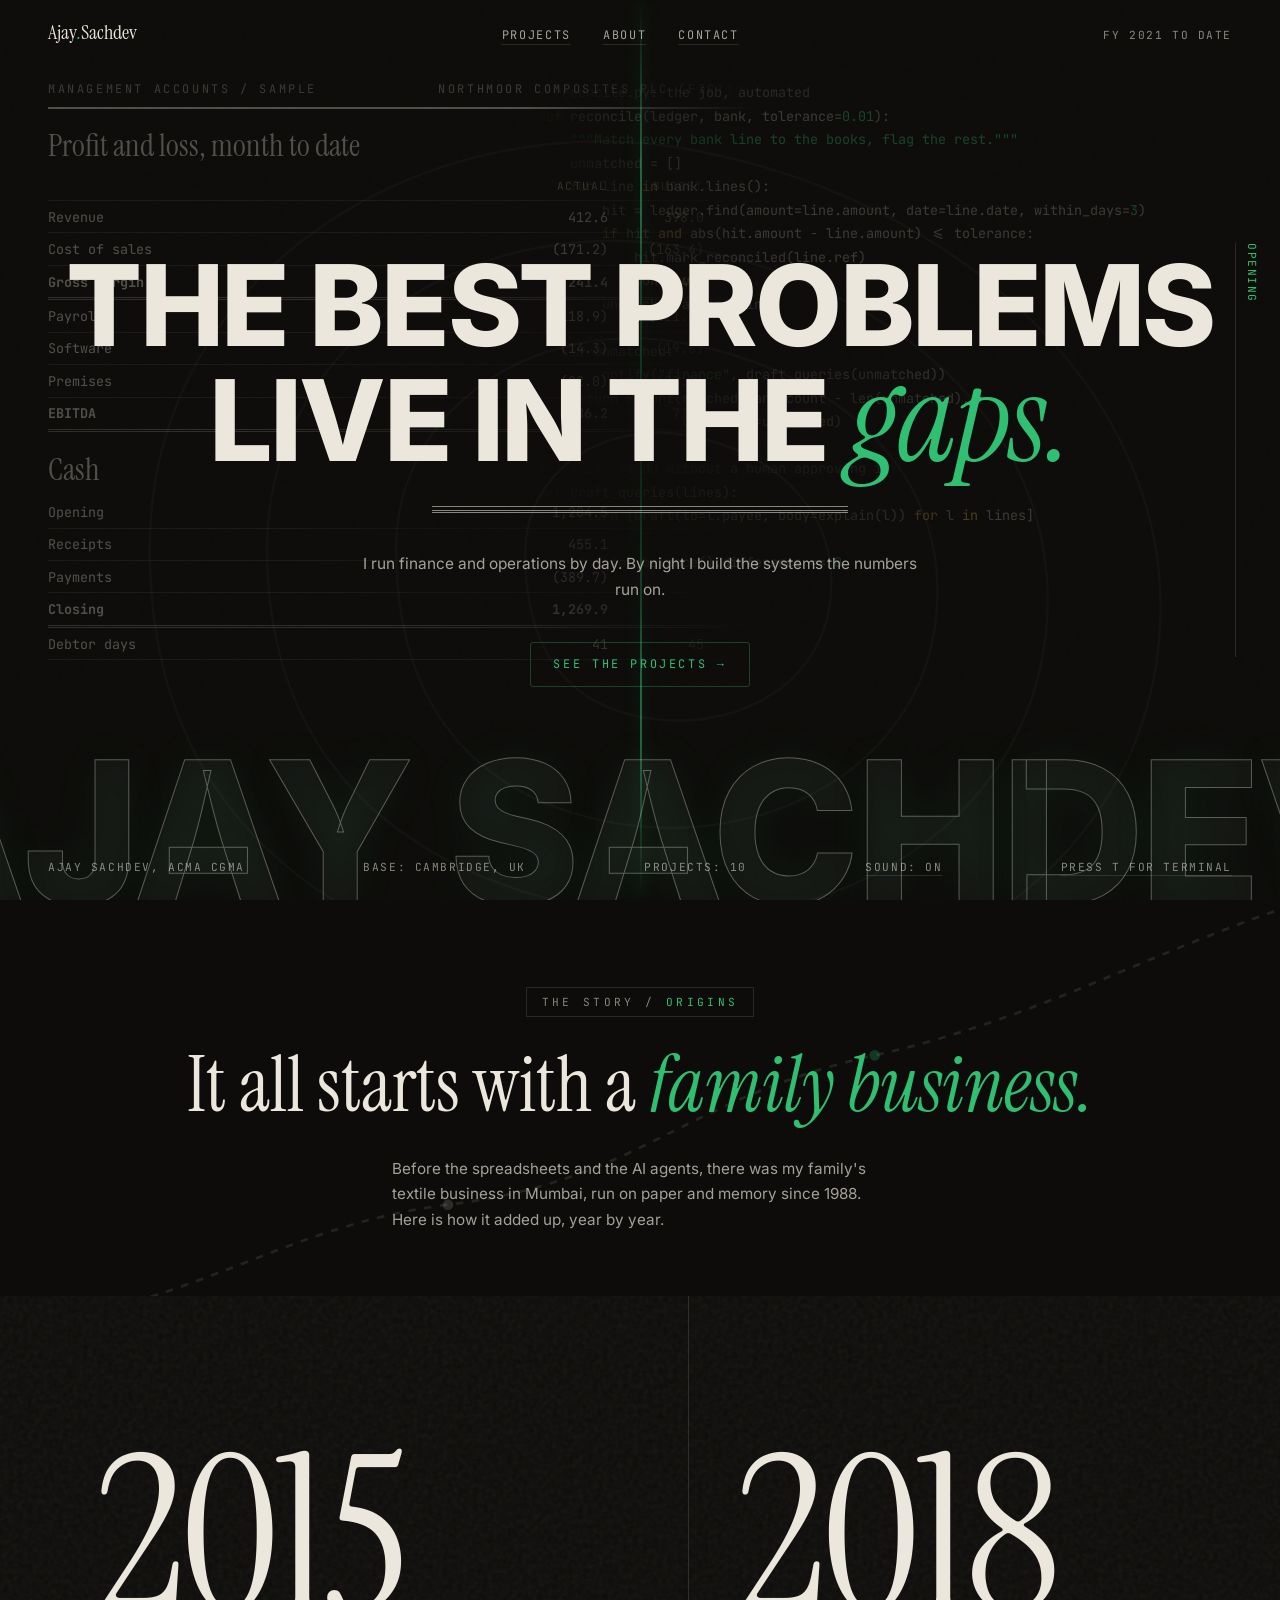
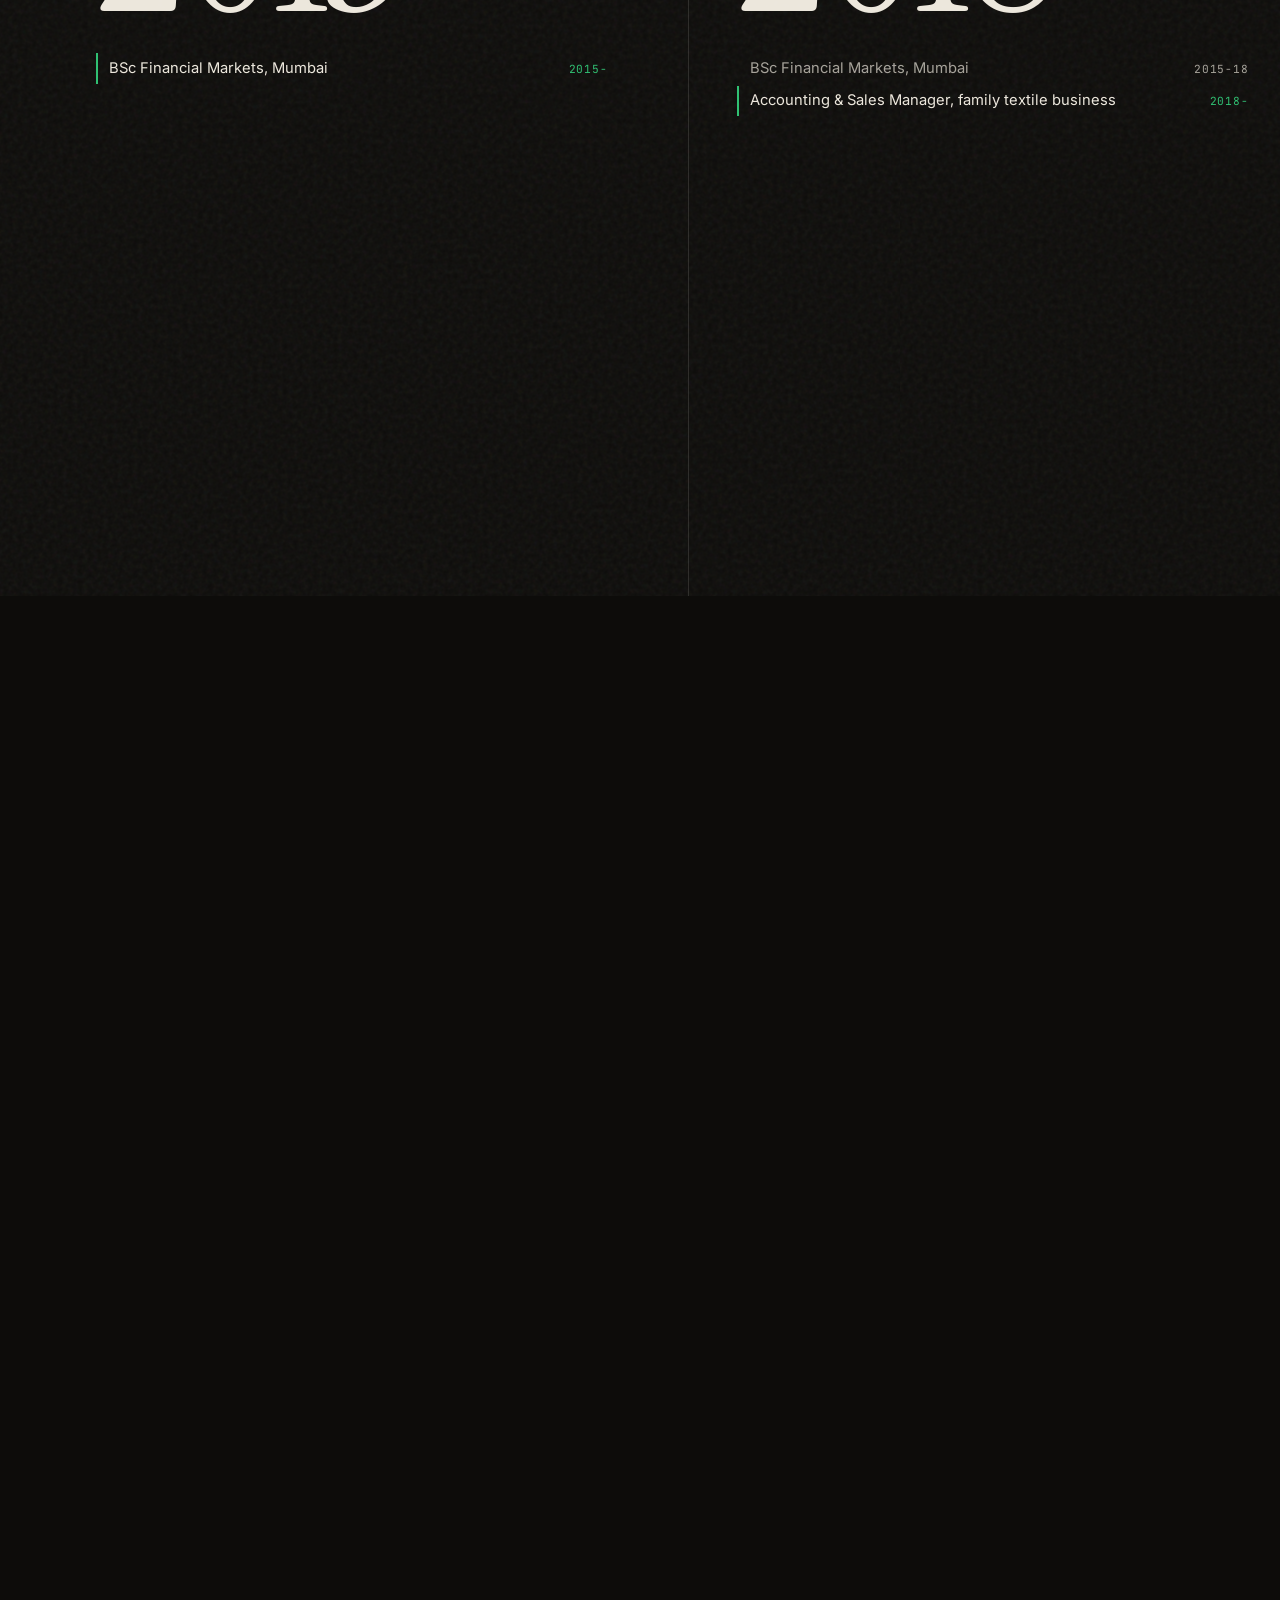
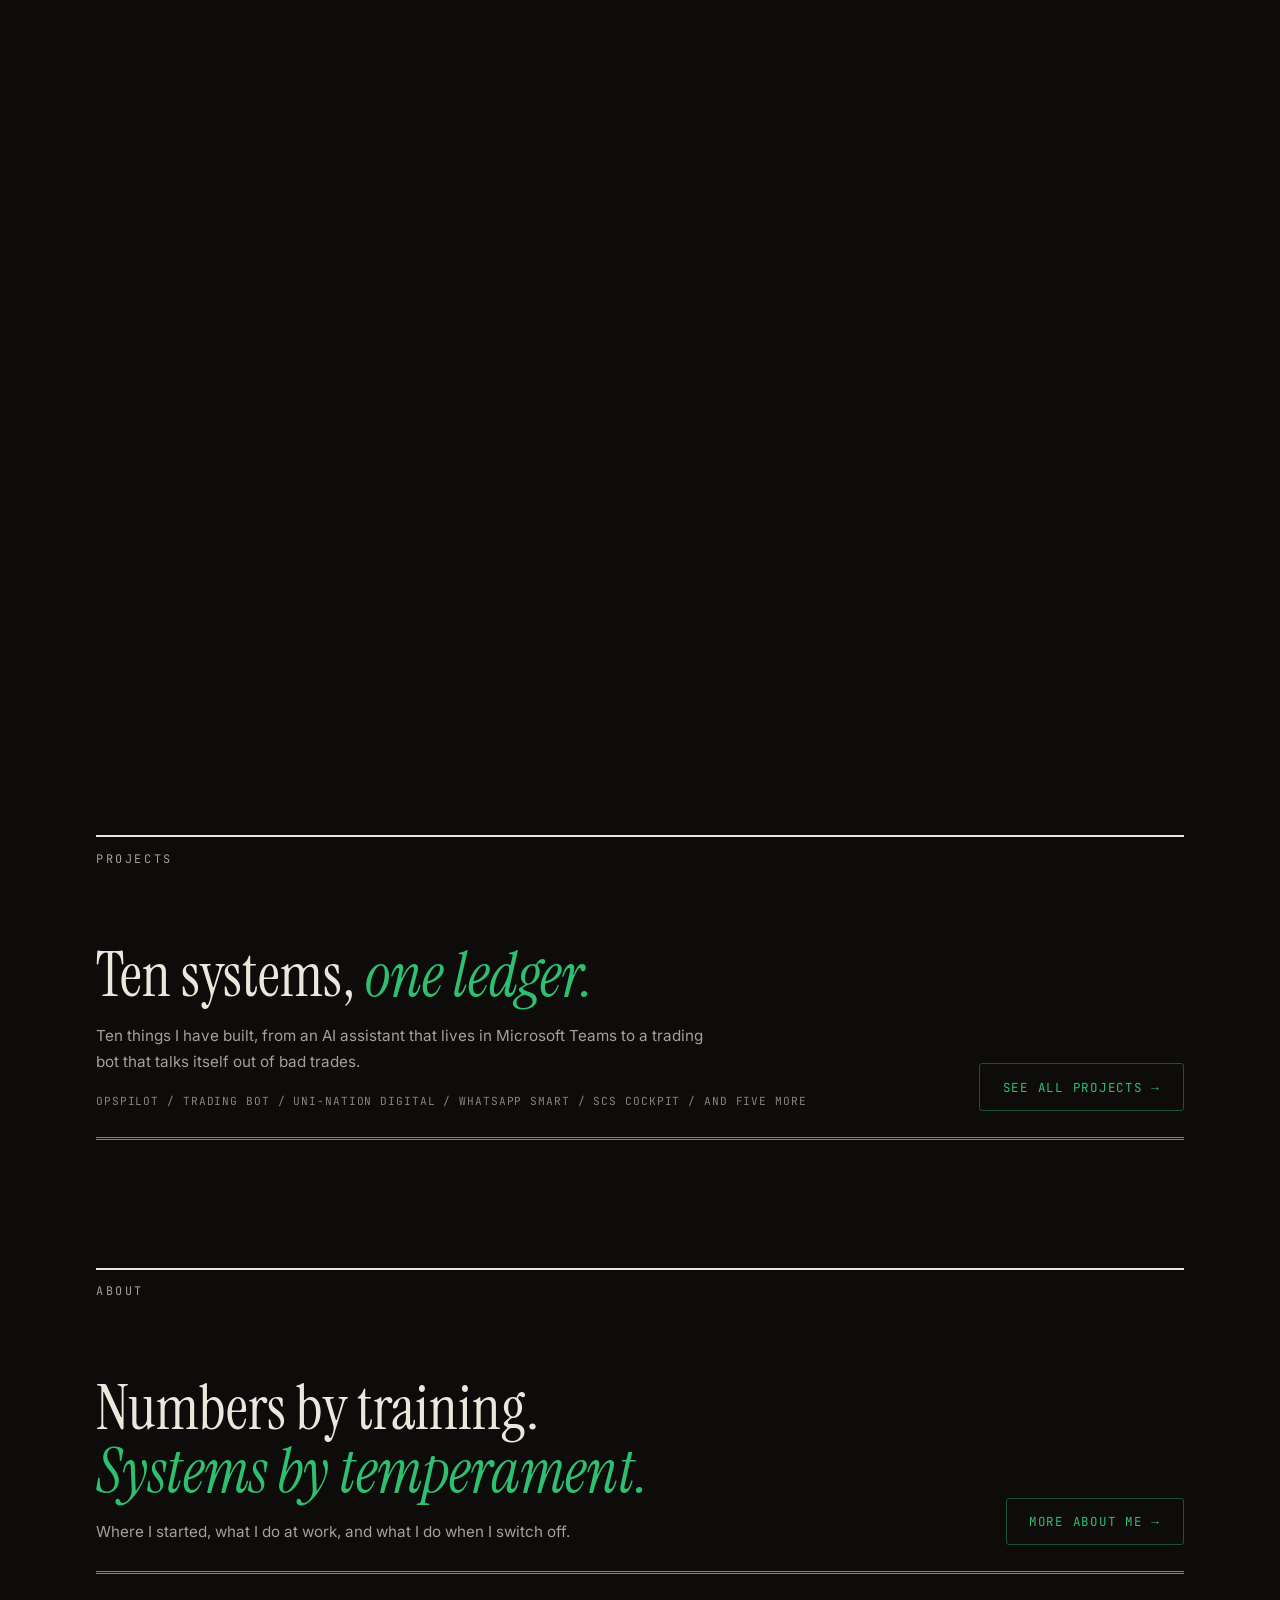
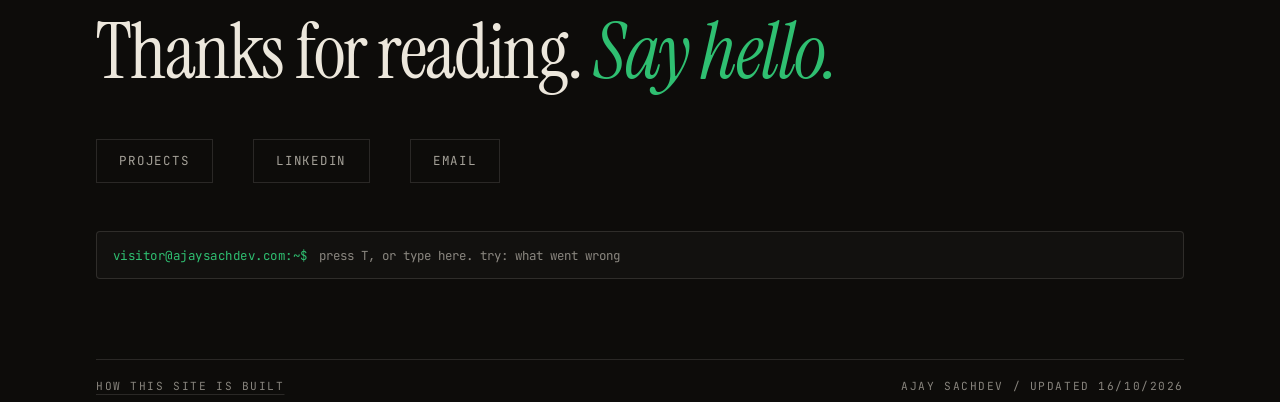
==== index.html @ e719e19d "Phones: notch returns as the monogram only on scroll up; smaller footer heading - js/nav.js: on phon" ====
<!DOCTYPE html>
<html lang="en-GB">
<head>
<meta charset="UTF-8">
<meta name="viewport" content="width=device-width, initial-scale=1.0">
<title>Ajay Sachdev | Finance & Operations Manager who ships software</title>
<meta name="description" content="Finance and operations manager, ACMA CGMA, who ships software: an AI that answers his messages, agents that veto his trades, a family business gone digital.">
<meta property="og:title" content="Ajay Sachdev | Finance &amp; Operations Manager">
<meta property="og:description" content="Finance and operations by day, production software by night. Ten projects, five case studies.">
<meta property="og:type" content="website">
<meta name="author" content="Ajay Sachdev">
<meta name="publish_date" property="og:publish_date" content="2026-07-22T00:00:00+0000">
<meta property="article:published_time" content="2026-07-22T00:00:00+00:00">
<meta property="article:modified_time" content="2026-10-15T00:00:00+00:00">
<meta property="article:author" content="Ajay Sachdev">
<link rel="canonical" href="https://ajaysachdev.com/">
<meta property="og:url" content="https://ajaysachdev.com/">
<meta property="og:image" content="https://ajaysachdev.com/images/og-card-2.jpg">
<meta property="og:image:width" content="1200">
<meta property="og:image:height" content="630">
<meta property="og:image:type" content="image/jpeg">
<meta property="og:image:alt" content="Ajay Sachdev. The accountant who ships code.">
<meta property="og:site_name" content="Ajay Sachdev">
<meta name="twitter:card" content="summary_large_image">
<meta name="twitter:title" content="Ajay Sachdev | Finance &amp; Operations Manager">
<meta name="twitter:description" content="Finance and operations by day, production software by night. Ten projects, five case studies.">
<meta name="twitter:image" content="https://ajaysachdev.com/images/og-card-2.jpg">
<meta name="twitter:image:alt" content="Ajay Sachdev. The accountant who ships code.">
<meta name="theme-color" content="#0d0c0a">
<link rel="icon" href="data:image/svg+xml,%3Csvg xmlns='http://www.w3.org/2000/svg' viewBox='0 0 32 32'%3E%3Crect width='32' height='32' fill='%230d0c0a'/%3E%3Ccircle cx='16' cy='16' r='6' fill='%232fbf71'/%3E%3C/svg%3E">
<link rel="apple-touch-icon" href="images/apple-touch-icon.png">
<script type="application/ld+json">
{"@context":"https://schema.org","@graph":[{"@type":"WebSite","@id":"https://ajaysachdev.com/#site","name":"Ajay Sachdev","url":"https://ajaysachdev.com/","inLanguage":"en-GB","publisher":{"@id":"https://ajaysachdev.com/#person"}},{"@type":"Person","@id":"https://ajaysachdev.com/#person","name":"Ajay Sachdev","url":"https://ajaysachdev.com/","jobTitle":"Finance & Operations Manager","email":"mailto:ajay@ajaysachdev.com","sameAs":["https://www.linkedin.com/in/ajayy-sachdev/"],"knowsAbout":["Management accounting","Financial operations","AI agents","Retrieval-augmented generation","Process automation","Python","TypeScript","React"],"alumniOf":[{"@type":"CollegeOrUniversity","name":"Loughborough University","sameAs":"https://www.lboro.ac.uk/"},{"@type":"CollegeOrUniversity","name":"Jai Hind College, University of Mumbai"}],"description":"Finance & Operations Manager and CIMA qualified accountant (ACMA, CGMA) in Cambridge, UK, who builds production software: AI assistants, trading agents and inventory tools.","image":"https://ajaysachdev.com/images/og-card-2.jpg","homeLocation":{"@type":"Place","name":"Cambridge, United Kingdom"},"hasCredential":{"@type":"EducationalOccupationalCredential","name":"ACMA, CGMA","credentialCategory":"Professional qualification","recognizedBy":{"@type":"Organization","name":"Chartered Institute of Management Accountants (CIMA)","sameAs":"https://www.cimaglobal.com/"}},"knowsLanguage":["en","hi","sd","mr"]}]}
</script>

<link rel="preload" href="vendor/fonts/inter-400-500-800-latin.woff2" as="font" type="font/woff2" crossorigin>
<link rel="preload" href="vendor/fonts/instrumentserif-400-italic-latin.woff2" as="font" type="font/woff2" crossorigin>
<link rel="preload" href="vendor/fonts/instrumentserif-400-latin.woff2" as="font" type="font/woff2" crossorigin>
<link rel="preload" href="vendor/fonts/jetbrainsmono-400-500-700-latin.woff2" as="font" type="font/woff2" crossorigin>
<link rel="stylesheet" href="css/design-tokens.css">
<style>
@font-face { font-family: 'Instrument Serif'; font-style: normal; font-weight: 400; font-display: swap; src: url('vendor/fonts/instrumentserif-400-latin.woff2') format('woff2'); }
@font-face { font-family: 'Instrument Serif'; font-style: italic; font-weight: 400; font-display: swap; src: url('vendor/fonts/instrumentserif-400-italic-latin.woff2') format('woff2'); }
@font-face { font-family: 'Inter'; font-style: normal; font-weight: 100 900; font-display: swap; src: url('vendor/fonts/inter-400-500-800-latin.woff2') format('woff2'); }
@font-face { font-family: 'JetBrains Mono'; font-style: normal; font-weight: 100 800; font-display: swap; src: url('vendor/fonts/jetbrainsmono-400-500-700-latin.woff2') format('woff2'); }
/* Metric-matched fallbacks (size-adjust): no layout shift when the webfonts swap in. Measured with fontTools against the Windows system faces, 08/10/2026 */
@font-face { font-family: 'Instrument Serif Fallback'; src: local('Georgia'); size-adjust: 76.92%; ascent-override: 128.71%; descent-override: 40.3%; line-gap-override: 0%; }
@font-face { font-family: 'Inter Fallback'; src: local('Arial'), local('Helvetica'); size-adjust: 107.48%; ascent-override: 90.14%; descent-override: 22.44%; line-gap-override: 0%; }
@font-face { font-family: 'JetBrains Mono Fallback'; src: local('Consolas'); size-adjust: 109.13%; ascent-override: 93.47%; descent-override: 27.49%; line-gap-override: 0%; }
</style>

<!-- Motion libraries, self-hosted and deferred: no render-blocking third-party requests (was CDN + SRI + document.write fallback; mobile LCP) -->
<script src="vendor/gsap.min.js" defer></script>
<script src="vendor/ScrollTrigger.min.js" defer></script>
<script src="vendor/lenis.min.js" defer></script>
<script src="js/nav.js" defer></script>
<script src="js/terminal-answers.js" defer></script>
<style>
/* ================= Tokens: The Ledger, filmed ================= */
* { margin: 0; padding: 0; box-sizing: border-box; }
html { background: var(--ink); scrollbar-color: var(--paper-faint) var(--ink); overflow-x: clip; }
body {
  background: var(--ink); color: var(--paper); font-family: var(--sans);
  -webkit-font-smoothing: antialiased; -moz-osx-font-smoothing: grayscale;
  overflow-x: clip; /* clip, never hidden: hidden makes body a clip context and kills position:sticky */
}
@media (prefers-reduced-motion: reduce) { body { transition: background var(--dur-medium) ease; } }
body.scene-map { background: #11100c; }
/* the notes band is cream: the rail reads ink while it passes */
::selection { background: var(--credit); color: var(--ink); }
/* View transitions: shared in css/design-tokens.css (12B, title carries over) */
a:focus-visible, button:focus-visible, input:focus-visible, [tabindex]:focus-visible {
  outline: 2px solid var(--credit); outline-offset: 3px;
}
.visually-hidden {
  position: absolute; width: 1px; height: 1px; padding: 0; margin: -1px;
  overflow: hidden; clip-path: inset(50%); white-space: nowrap; border: 0;
}
.skip-link {
  position: fixed; top: 0.9rem; left: 0.9rem; z-index: 200;
  font-family: var(--mono); font-size: var(--ms-3); letter-spacing: var(--tr-2); text-transform: uppercase;
  color: var(--paper); background: var(--ink); border: 1px solid var(--credit);
  padding: 0.7rem 1.1rem; text-decoration: none;
  /* parked above the viewport AND invisible: iOS 26 Safari paints content behind its see-through status bar, so a parked link showed its green border there (14/10/2026) */
  transform: translateY(calc(-100% - 1.5rem)); opacity: 0; pointer-events: none;
  transition: transform var(--dur-micro) ease, opacity var(--dur-micro) ease;
}
.skip-link:focus { transform: translateY(0); opacity: 1; pointer-events: auto; }
button.term-hint {
  background: none; border: none; font: inherit; color: inherit;
  letter-spacing: inherit; text-transform: inherit;
  padding: 0.55rem 0.4rem; margin: -0.55rem -0.4rem;
}
body::after {
  content: ''; position: fixed; inset: 0; z-index: 60; pointer-events: none; mix-blend-mode: overlay;
  background-image: url("data:image/svg+xml,%3Csvg viewBox='0 0 256 256' xmlns='http://www.w3.org/2000/svg'%3E%3Cfilter id='n'%3E%3CfeTurbulence type='fractalNoise' baseFrequency='0.65' numOctaves='3' stitchTiles='stitch'/%3E%3C/filter%3E%3Crect width='100%25' height='100%25' filter='url(%23n)' opacity='0.04'/%3E%3C/svg%3E");
}
a { color: inherit; }
.wrap { max-width: 74rem; margin: 0 auto; padding: 0 clamp(1.25rem, 4vw, 3rem); }

/* Nav: shared component in css/design-tokens.css (nav C) */

/* ================= Progress rail ================= */
/* 4C (motion pass): a hairline that fills as you read, plus the current chapter's name. An indicator, not counted */
.rail {
  position: fixed; right: 1.3rem; top: 50%; transform: translateY(-50%); z-index: 45; pointer-events: none;
  display: flex; align-items: flex-start; gap: 0.6rem; height: 46vh;
  font-family: var(--mono); font-size: var(--ms-2); letter-spacing: var(--tr-2); text-transform: uppercase;
}
.rail-track { position: relative; width: var(--rule-hair); height: 100%; background: var(--rule); }
.rail-fill { position: absolute; inset: 0; background: var(--credit); transform-origin: top; transform: scaleY(0); }
.rail-cur { writing-mode: vertical-rl; color: var(--credit); white-space: nowrap; }
@media (max-width: 860px) { .rail { display: none; } }

/* ================= Scroll progress (orientation where the rail is hidden) ================= */
/* iOS 26 Safari tints its see-through status bar by sampling fixed elements within ~4px of the
   top edge, and only re-samples now and then, so a green fixed bar left a stale copy up there.
   The wrapper is transparent; the fill is an absolute child, which the sampler skips (14/10/2026). */
.scroll-prog { position: fixed; top: 0; left: 0; height: 2px; width: 100%; z-index: 50; pointer-events: none; }
.scroll-prog i {
  position: absolute; inset: 0;
  background: var(--credit); transform: scaleX(0); transform-origin: 0 50%; opacity: 0.85;
}
@media (min-width: 861px) { .scroll-prog { display: none; } }

/* ================= v4 split hero: the accounts and the code =================
   Two real-looking artefacts behind the statement. On desktop the seam follows
   the cursor; on touch it drifts slowly; reduced motion holds it at the middle. */
.split { position: absolute; inset: 0; pointer-events: none; --mx: 0.5; }
/* a soft pool of ink behind the statement keeps it legible over both artefacts */
.split::after { content: ''; position: absolute; inset: 0; background: radial-gradient(ellipse 34% 30% at 50% 50%, rgba(13, 12, 10, 0.82), rgba(13, 12, 10, 0.4) 60%, transparent 85%); }
.sp { position: absolute; inset: 0; overflow: hidden; opacity: 0.3; text-align: left; padding: clamp(5rem, 9vh, 7rem) clamp(1.25rem, 4vw, 3rem) 0; }
.sp-acc { -webkit-mask-image: linear-gradient(90deg, #000 calc(var(--mx) * 100% - 9%), transparent calc(var(--mx) * 100% + 9%)); mask-image: linear-gradient(90deg, #000 calc(var(--mx) * 100% - 9%), transparent calc(var(--mx) * 100% + 9%)); }
.sp-code { -webkit-mask-image: linear-gradient(90deg, transparent calc(var(--mx) * 100% - 9%), #000 calc(var(--mx) * 100% + 9%)); mask-image: linear-gradient(90deg, transparent calc(var(--mx) * 100% - 9%), #000 calc(var(--mx) * 100% + 9%)); }
/* 13/10/2026 (Ajay): seam 1.5px at 50% green with a soft glow, veil 34% x 30%, panes 30%, so the swap reads past the headline */
.sp-seam { position: absolute; top: 0; bottom: 0; left: calc(var(--mx) * 100%); width: 1.5px; background: linear-gradient(180deg, transparent, rgba(47, 191, 113, 0.5) 18%, rgba(47, 191, 113, 0.5) 82%, transparent); box-shadow: 0 0 16px rgba(47, 191, 113, 0.3); }
.sp-acc .ma { font-family: var(--serif); color: var(--paper); max-width: 46rem; }
.ma-h { font-family: var(--mono); font-size: var(--ms-3); letter-spacing: var(--tr-3); text-transform: uppercase; color: var(--paper-dim); display: flex; justify-content: space-between; border-bottom: 2px solid var(--paper); padding-bottom: 0.6rem; }
.ma-t { font-size: clamp(1.4rem, 2.4vw, 2rem); margin: 1.1rem 0 0.4rem; }
.ma-r { display: grid; grid-template-columns: 1fr 6rem 6rem 5rem; padding: 0.42rem 0; border-bottom: 1px solid rgba(236, 231, 220, 0.2); font-family: var(--mono); font-size: clamp(0.72rem, 1.05vw, 0.86rem); }
.ma-r span:not(:first-child) { text-align: right; font-variant-numeric: tabular-nums; }
.ma-r.th { color: var(--paper-dim); font-size: var(--ms-2); letter-spacing: var(--tr-2); text-transform: uppercase; }
.ma-r.tot { border-bottom: 3px double rgba(236, 231, 220, 0.5); font-weight: 700; }
.ma-r .neg { color: var(--debit); }
.ma-r .pos { color: var(--credit); }
.sp-code pre { margin-left: auto; max-width: 46rem; font-family: var(--mono); font-size: clamp(0.72rem, 1.05vw, 0.88rem); line-height: 1.75; color: var(--paper-dim); white-space: pre; counter-reset: ln; }
.sp-code pre span.l { display: block; counter-increment: ln; }
.sp-code pre span.l::before { content: counter(ln); display: inline-block; width: 2.6rem; color: rgba(236, 231, 220, 0.3); }
.sp-code .k { color: var(--amber); } .sp-code .s { color: var(--credit); } .sp-code .c { color: rgba(236, 231, 220, 0.42); } .sp-code .f { color: var(--paper); }
@media (max-width: 720px) { .sp { opacity: 0.12; } .sp-seam { display: none; } .split::after { background: radial-gradient(ellipse 80% 45% at 50% 48%, rgba(13, 12, 10, 0.88), rgba(13, 12, 10, 0.5) 70%, transparent 95%); } .ma-r { grid-template-columns: 1fr 4.6rem 4.6rem; } .ma-r span:nth-child(4) { display: none; } }

/* ================= v4 compact mobile position line (brief 3.3) ================= */
.nav-pos { display: none; }
@media (max-width: 720px) {
  .nav-pos {
    display: block; position: absolute; left: 50%; top: 2.75rem; transform: translateX(-50%);
    padding: 0.25rem 0.6rem; white-space: nowrap;
    font-family: var(--mono); font-size: var(--ms-1); letter-spacing: var(--tr-2); text-transform: uppercase; color: var(--paper-dim);
    background: rgba(13, 12, 10, 0.88); border-radius: var(--radius-1);
    opacity: 0; transition: opacity var(--dur-micro) var(--ease-micro);
  }
  .site-nav.is-squeezed .nav-pos { opacity: 1; }
  .site-nav:has(.nav-notch.is-open) .nav-pos { opacity: 0; }
  .site-nav.is-tucked .nav-pos { opacity: 0; }
}

/* ================= v4 schedule notes ================= */
/* Schedule impairments line: puts "publishes his own failures" on the homepage, not only on case pages */

/* ================= v4 footer terminal prompt (brief 3.3) ================= */
.foot-prompt {
  display: flex; align-items: center; gap: 0.7rem; margin-top: 3rem; padding: 0.9rem 1rem;
  border: 1px solid var(--rule); border-radius: 4px; background: rgba(236, 231, 220, 0.025);
  font-family: var(--mono); font-size: var(--ms-4); letter-spacing: 0.04em;
  transition: border-color var(--dur-link) var(--ease-micro);
}
.foot-prompt label { color: var(--credit); white-space: nowrap; }
.foot-prompt input { flex: 1; min-width: 0; background: transparent; border: 0; color: var(--paper); font: inherit; caret-color: var(--credit); }
.foot-prompt input::placeholder { color: var(--paper-faint); }
.foot-prompt input:focus { outline: none; }
/* iOS Safari zooms the page into any focused input under 16px: touch devices get 16px inputs (no maximum-scale hack, so pinch zoom still works) */
@media (pointer: coarse) { html .foot-prompt input, html .term-input input { font-size: 16px; } }
.foot-prompt:focus-within { border-color: var(--credit); box-shadow: 0 0 0 1px var(--credit); }
@media (max-width: 480px) { .foot-prompt label { display: none; } }

/* ================= Cold open ================= */
/* scoped to the header: .terminal.open shares the class name and was inheriting the centring */
header.open { min-height: 100svh; position: relative; display: grid; place-items: center; text-align: center; overflow: hidden; padding: 2rem; }
.open canvas { position: absolute; inset: 0; width: 100%; height: 100%; opacity: 0.7; }
.topo {
  position: absolute; inset: -10%; opacity: 0.5; pointer-events: none;
  background-image: url("data:image/svg+xml,%3Csvg xmlns='http://www.w3.org/2000/svg' viewBox='0 0 600 600'%3E%3Cg fill='none' stroke='%23ece7dc' stroke-opacity='0.06' stroke-width='1'%3E%3Cpath d='M80 300 C 80 180 200 110 310 130 C 430 152 520 240 510 340 C 500 450 380 510 270 490 C 150 468 80 410 80 300 Z'/%3E%3Cpath d='M130 300 C 130 210 220 155 310 172 C 405 190 470 255 462 335 C 453 425 360 470 275 455 C 180 438 130 385 130 300 Z'/%3E%3Cpath d='M185 300 C 185 240 245 200 310 213 C 378 226 422 272 415 330 C 408 395 340 428 278 417 C 212 405 185 360 185 300 Z'/%3E%3Cpath d='M240 302 C 240 268 272 245 310 252 C 350 260 374 287 370 322 C 366 360 327 379 290 372 C 252 365 240 336 240 302 Z'/%3E%3C/g%3E%3C/svg%3E");
  background-size: 110vmax 110vmax; background-position: 70% 20%; background-repeat: no-repeat;
}
.open-inner { position: relative; z-index: 2; max-width: 100%; }
/* The statement is a posted journal entry: ref, debit, credit, then the narrative lifts */
.jrnl {
  display: flex; gap: 0.9rem 2rem; justify-content: center; flex-wrap: wrap; align-items: baseline;
  font-family: var(--mono); font-size: var(--ms-3); letter-spacing: var(--tr-3); text-transform: uppercase;
  color: var(--paper-dim);
}
.jrnl span { opacity: 0; transform: translateY(10px); animation: fadeUp 0.5s var(--ease-out) forwards; }
.jrnl .j-ref { animation-delay: 0.08s; color: var(--paper-faint); }
.jrnl .j-dr { animation-delay: 0.24s; }
.jrnl .j-cr { animation-delay: 0.4s; }
.jrnl .j-nar { animation-delay: 0.56s; color: var(--paper-faint); }
.jrnl b { font-weight: 700; }
.jrnl .j-dr b { color: var(--credit); }
.jrnl .j-cr b { color: var(--debit); }
.total-rule {
  width: min(26rem, 62%); margin: 1.7rem auto 0; height: 7px;
  border-top: 1px solid rgba(236, 231, 220, 0.55); border-bottom: 3px double rgba(236, 231, 220, 0.55);
  transform: scaleX(0); animation: ruledraw 0.8s 0.34s var(--ease-hero) forwards;
}
@keyframes ruledraw { to { transform: scaleX(1); } }
.open h1 {
  margin-top: 2.4rem; font-family: var(--sans); font-weight: 800; text-transform: uppercase;
  font-size: clamp(2.7rem, 8.8vw, 7.6rem); line-height: 0.96; letter-spacing: -0.025em; text-wrap: balance;
}
.open h1 em {
  font-family: var(--serif); font-style: italic; font-weight: 400; text-transform: lowercase;
  color: var(--credit); font-size: 1.1em; letter-spacing: -0.01em;
}
/* 1B (motion pass): the statement arrives with the shared reveal, lines 120ms apart (Paco, measured) */
.open h1 .row { display: block; }
.open h1 .row span { display: block; opacity: 0; transform: translateY(var(--reveal-dist)); animation: fadeUp var(--dur-reveal) var(--ease-reveal) forwards; }
.open h1 .row:nth-child(1) span { animation-delay: 0.1s; }
.open h1 .row:nth-child(2) span { animation-delay: calc(0.1s + var(--stagger-reveal)); }
.open-name {
  /* centred (Ajay 13/10/2026): flex centring keeps it centred even when it is wider than the hero and crops both edges */
  position: absolute; left: 0; right: 0; bottom: -0.16em; z-index: 1; display: flex; justify-content: center;
  font-family: var(--sans); font-weight: 800; white-space: nowrap;
  font-size: clamp(5rem, 15.5vw, 14rem); line-height: 1; letter-spacing: -0.02em; text-transform: uppercase;
  -webkit-text-fill-color: rgba(236, 231, 220, 0.035); -webkit-text-stroke: 1px rgba(236, 231, 220, 0.34);
  text-shadow: 0 0 44px rgba(47, 191, 113, 0.07);
  user-select: none; pointer-events: none;
}
.open-sub {
  margin-top: 2.4rem; font-size: clamp(0.92rem, 1.2vw, 1.02rem); color: var(--paper-dim); line-height: 1.7;
  max-width: 36rem; margin-left: auto; margin-right: auto;
  opacity: 0; transform: translateY(var(--reveal-dist)); animation: fadeUp var(--dur-reveal) calc(0.1s + 3 * var(--stagger-reveal)) var(--ease-reveal) forwards;
}
/* The hero's one action: the projects live on their own page */
.open-proj {
  position: relative; display: inline-block; margin-top: 2.4rem;
  font-family: var(--mono); font-size: var(--ms-3); letter-spacing: var(--tr-3); text-transform: uppercase;
  color: var(--credit); text-decoration: none; border: 1px solid rgba(47, 191, 113, 0.3); border-radius: 3px; padding: 0.85rem 1.4rem;
  opacity: 0; transform: translateY(var(--reveal-dist)); animation: fadeUp var(--dur-reveal) calc(0.1s + 4 * var(--stagger-reveal)) var(--ease-reveal) forwards;
}
/* 2F (motion pass): four edges trace the outline, top and bottom first, the sides just after */
.open-proj .tr { position: absolute; background: var(--credit); transition: transform var(--dur-trace) var(--ease-out); }
.open-proj .tr.t, .open-proj .tr.b { left: -1px; right: -1px; height: 1px; transform: scaleX(0); }
.open-proj .tr.l, .open-proj .tr.r { top: -1px; bottom: -1px; width: 1px; transform: scaleY(0); transition-delay: var(--delay-trace); }
.open-proj .tr.t { top: -1px; transform-origin: left; }
.open-proj .tr.b { bottom: -1px; transform-origin: right; }
.open-proj .tr.r { right: -1px; transform-origin: top; }
.open-proj .tr.l { left: -1px; transform-origin: bottom; }
.open-proj:focus-visible .tr { transform: none; }
@media (hover: hover) { .open-proj:hover .tr { transform: none; } }
.open-readout {
  position: absolute; bottom: 1.6rem; left: clamp(1.25rem, 4vw, 3rem); right: clamp(1.25rem, 4vw, 3rem); z-index: 2;
  display: flex; justify-content: space-between; flex-wrap: wrap; gap: 0.7rem 2rem;
  font-family: var(--mono); font-size: var(--ms-2); letter-spacing: var(--tr-2); color: var(--paper-faint); text-transform: uppercase;
}
.open-readout .term-hint { cursor: pointer; text-decoration: underline; text-decoration-color: var(--rule); text-underline-offset: 4px; transition: color var(--dur-link) var(--ease-micro), text-decoration-color var(--dur-link) var(--ease-micro); }
.open-readout .term-hint:focus-visible { color: var(--paper); text-decoration-color: var(--credit); }
@media (hover: hover) { .open-readout .term-hint:hover { color: var(--paper); text-decoration-color: var(--credit); } }
/* Phone: the readout is the identity payload (name, CGMA, base), so it stacks legibly; PRESS T moves to the footer prompt, the ghost name goes (noise behind a crowded hero) */
@media (max-width: 480px) {
  .open-readout { position: relative; left: auto; right: auto; bottom: auto; margin-top: 2.2rem; flex-direction: column; gap: 0.35rem; font-size: 0.7rem; letter-spacing: var(--tr-1); }
  .open-readout [data-term] { display: none; }
  .open-name { display: none; }
}
@keyframes fadeUp { to { opacity: 1; transform: translateY(0); } }

/* ================= Chapter title cards ================= */
.chapter { min-height: var(--ch-h, 44vh); display: grid; place-items: center; text-align: center; padding: var(--ch-pt, 3rem) 2rem var(--ch-pb, 1.5rem); position: relative; overflow: hidden; }
.chapter > div { position: relative; z-index: 1; }
.ch-motif { position: absolute; inset: 0; width: 100%; height: 100%; pointer-events: none; user-select: none; opacity: var(--motif-o, 1); }
.chapter .num {
  font-family: var(--mono); font-size: var(--ms-2); letter-spacing: var(--tr-4); color: var(--paper-faint); text-transform: uppercase;
  display: inline-block; border: 1px solid var(--rule); padding: 0.45rem 0.9rem;
}
.chapter .num b { color: var(--credit); font-weight: 400; }
.chapter h2 { font-family: var(--serif); font-size: clamp(2.2rem, 6vw, 5rem); font-weight: 400; margin-top: 1.1rem; text-wrap: balance; }
.chapter h2 em { color: var(--credit); }
.chapter p { margin: 1.3rem auto 0; color: var(--paper-dim); max-width: 31rem; line-height: 1.7; font-size: 0.95rem; text-align: left; text-wrap: pretty; }
.open-sub, .op-lab, .door-sub { text-wrap: pretty; }

/* ================= Chapter 1: big years (13/10/2026, Ajay's pick E; Canals Amsterdam) =================
   The static list is the real content (screen readers, reduced motion, no JS, print): it reads as the 2026 year.
   With motion on, JS builds one aria-hidden panel per year, each holding everything done up to then, and the
   pinned track slides sideways as you scroll down. */
.years { position: relative; }
.yr-pin { position: relative; overflow: hidden; }
.yr-pin::after {
  content: ''; position: absolute; inset: 0; pointer-events: none; mix-blend-mode: overlay; opacity: 0.7;
  background-image: url("data:image/svg+xml,%3Csvg viewBox='0 0 200 200' xmlns='http://www.w3.org/2000/svg'%3E%3Cfilter id='p'%3E%3CfeTurbulence type='fractalNoise' baseFrequency='0.9' numOctaves='2' stitchTiles='stitch'/%3E%3C/filter%3E%3Crect width='100%25' height='100%25' filter='url(%23p)' opacity='0.09'/%3E%3C/svg%3E");
}
.yr-static, .yr-panel { padding: clamp(5rem, 12vh, 7rem) clamp(1.25rem, 4vw, 3rem) clamp(2rem, 6vh, 3.5rem); }
h3.yr-num { margin: 0; font-weight: 400; }
.yr-num { font-family: var(--serif); font-size: clamp(6rem, 17vw, 15rem); line-height: 0.82; letter-spacing: -0.02em; color: var(--paper); }
.yr-last .yr-num, .yr-static .yr-num { color: var(--credit); font-style: italic; }
.yr-list { list-style: none; margin: clamp(1.2rem, 3vh, 2rem) 0 0; padding: 0; max-width: 32rem; display: grid; gap: 0.15rem; }
.yr-list li { display: flex; justify-content: space-between; align-items: baseline; gap: 1rem; padding: 0.32rem 0 0.32rem 0.7rem; border-left: 2px solid transparent; font-size: 0.92rem; line-height: 1.35; color: var(--paper-dim); }
.yr-list li.new { color: var(--paper); border-left-color: var(--credit); }
.yr-list .yr-when { font-family: var(--mono); font-size: var(--ms-2); letter-spacing: var(--tr-1); font-variant-numeric: tabular-nums; white-space: nowrap; color: var(--paper-dim); }
.yr-list li.new .yr-when { color: var(--credit); }
/* live (motion on): the static list stays for screen readers only */
.years.is-live .yr-static { position: absolute; width: 1px; height: 1px; overflow: hidden; clip: rect(0 0 0 0); clip-path: inset(50%); white-space: nowrap; padding: 0; }
.years.is-live .yr-pin { height: 100vh; height: 100svh; }
/* track starts on the page column (.wrap is 74rem) and every panel is top-aligned, so the numeral sits at one height while the list grows */
.yr-static { max-width: 74rem; margin: 0 auto; }
.yr-track { display: flex; height: 100%; will-change: transform; padding-inline: max(0px, calc((100vw - 74rem) / 2)); }
/* width: half the empty space right of the list removed (Ajay 16/10/2026), which also shortens the slide */
.yr-panel { flex: 0 0 clamp(36rem, 50vw, 45.5rem); display: flex; flex-direction: column; justify-content: flex-start; padding-top: clamp(6rem, 17vh, 9.5rem); border-left: 1px solid var(--rule); }
.yr-panel:first-child { border-left: 0; }
@media (max-width: 700px) {
  /* phones (16/10/2026): one whole year per screen, snapped, so no half-panels mid-slide */
  .yr-panel { flex-basis: 100vw; border-left: 0; }
  .yr-list li { font-size: 0.86rem; }
}
/* short viewports (iPhone SE 568, iPhone 15 659): the pin is 100svh, so shrink the panel until the 12-row 2026 list fits under the fixed notch (top >= 5rem) */
@media (max-height: 760px) {
  .yr-panel { padding-top: 5rem; padding-bottom: 1rem; }
  .yr-num { font-size: min(clamp(6rem, 17vw, 15rem), 14vh); }
  .yr-list { margin-top: 0.8rem; gap: 0.1rem; }
  .yr-list li { padding-top: 0.2rem; padding-bottom: 0.2rem; line-height: 1.3; }
}
@media (max-height: 620px) {
  .yr-num { font-size: min(clamp(6rem, 17vw, 15rem), 12vh); }
  .yr-list li { font-size: 0.8rem; padding-top: 0.14rem; padding-bottom: 0.14rem; }
}

/* ================= Ledger sections (the books) ================= */
.section-head {
  font-family: var(--mono); font-size: var(--ms-3); letter-spacing: var(--tr-3); text-transform: uppercase;
  color: var(--paper-dim); padding: 0.85rem 0; border-top: 2px solid var(--paper);
  display: flex; justify-content: space-between; gap: 1rem; margin-top: clamp(5rem, 10vw, 8rem);
}
.section-head .right { color: var(--paper-faint); }

/* ================= The door to /projects/: one totals line, not a gallery ================= */
.door {
  display: grid; grid-template-columns: minmax(0, 1fr) auto; gap: 1.4rem 2.5rem; align-items: end;
  margin-top: 2.2rem; padding: 1.8rem 0 1.6rem;
  border-bottom: 3px double var(--paper-faint);
}
.door-h { font-family: var(--serif); font-weight: 400; font-size: clamp(2.2rem, 5vw, 3.8rem); line-height: 1.04; text-wrap: balance; }
.door-h em { color: var(--credit); }
.door-sub { margin-top: 1rem; max-width: 38rem; font-size: 0.95rem; line-height: 1.7; color: var(--paper-dim); }
.door-names { margin-top: 1rem; font-family: var(--mono); font-size: var(--ms-2); letter-spacing: var(--tr-1); line-height: 1.8; text-transform: uppercase; color: var(--paper-faint); }
.door-go {
  font-family: var(--mono); font-size: var(--ms-4); letter-spacing: var(--tr-2); text-transform: uppercase; white-space: nowrap;
  color: var(--credit); text-decoration: none; border: 1px solid rgba(47, 191, 113, 0.4); border-radius: 3px; padding: 0.9rem 1.4rem;
  transition: color var(--dur-link) var(--ease-micro), border-color var(--dur-link) var(--ease-micro);
}
.door-go:focus-visible { color: var(--paper); border-color: var(--credit); }
@media (hover: hover) { .door-go:hover { color: var(--paper); border-color: var(--credit); } }
@media (max-width: 720px) { .door { grid-template-columns: 1fr; } .door-go { justify-self: start; } }



/* ================= Mid-page reach line ================= */
.reach-line {
  margin-top: 1.6rem; font-family: var(--serif); font-size: clamp(1.3rem, 2.4vw, 1.9rem);
  line-height: 1.45; color: var(--paper-dim); max-width: 36rem;
}
.reach-line a { color: var(--credit); text-decoration: none; border-bottom: 1px solid rgba(47, 191, 113, 0.4); transition: border-color var(--dur-micro) ease; }
@media (hover: hover) { .reach-line a:hover { border-color: var(--credit); } }

/* ================= Operating results (the day job) ================= */
.op-lede { margin-top: 1.4rem; max-width: 40rem; color: var(--paper-dim); line-height: 1.7; font-size: 0.95rem; }
.op-grid { display: grid; grid-template-columns: repeat(3, 1fr); gap: clamp(1.6rem, 4vw, 3rem) clamp(1.5rem, 4vw, 2.5rem); margin-top: 2.5rem; }
.op-fig { border-top: 1px solid var(--rule); padding-top: 1rem; }
.op-num { display: block; font-family: var(--serif); font-size: clamp(2.4rem, 5vw, 3.6rem); line-height: 1; color: var(--paper); }
.op-num i { font-style: normal; font-family: var(--mono); font-size: 0.3em; letter-spacing: var(--tr-1); color: var(--credit); margin: 0 0.12em; }
.op-lab { display: block; margin-top: 0.7rem; font-family: var(--mono); font-size: var(--ms-2); letter-spacing: var(--tr-1); line-height: 1.5; color: var(--paper-dim); text-transform: uppercase; }
@media (max-width: 720px) { .op-grid { grid-template-columns: 1fr 1fr; } }
@media (max-width: 440px) { .op-grid { grid-template-columns: 1fr; } }

/* ================= Footer ================= */
footer { padding: clamp(6rem, 12vw, 10rem) 0 2rem; }
/* same scale as the chapter headings (was up to 8rem, Ajay 16/10/2026: too big next to the other headings) */
.foot-cta { font-family: var(--serif); font-size: clamp(2.2rem, 6vw, 5rem); line-height: 1; letter-spacing: -0.02em; margin-top: 2.5rem; }
.foot-cta em { color: var(--credit); }
.foot-links { display: flex; flex-wrap: wrap; gap: 1rem 2.5rem; margin-top: 3rem; }
.foot-links a {
  font-family: var(--mono); font-size: var(--ms-4); letter-spacing: var(--tr-2); text-transform: uppercase;
  color: var(--paper-dim); text-decoration: none; border: 1px solid var(--rule); padding: 0.8rem 1.4rem;
  transition: color var(--dur-link) var(--ease-micro), border-color var(--dur-link) var(--ease-micro);
}
.foot-links a:focus-visible { color: var(--paper); border-color: var(--credit); }
@media (hover: hover) { .foot-links a:hover { color: var(--paper); border-color: var(--credit); } }
@media (max-width: 480px) { .foot-links a { flex: 1 1 40%; text-align: center; } }
.foot-sign {
  margin-top: 5rem; padding-top: 1.2rem; border-top: 1px solid var(--rule);
  display: flex; justify-content: space-between; flex-wrap: wrap; gap: 0.6rem 2rem;
  font-family: var(--mono); font-size: var(--ms-2); letter-spacing: var(--tr-2); color: var(--paper-faint); text-transform: uppercase;
}
.foot-sign .term-hint { cursor: pointer; text-decoration: underline; text-decoration-color: var(--rule); text-underline-offset: 4px; transition: color var(--dur-link) var(--ease-micro), text-decoration-color var(--dur-link) var(--ease-micro); }
.foot-sign .term-hint:focus-visible { color: var(--paper); text-decoration-color: var(--credit); }
@media (hover: hover) { .foot-sign .term-hint:hover { color: var(--paper); text-decoration-color: var(--credit); } }
@media (pointer: coarse) { .foot-sign button.term-hint { padding: 0.95rem 0.4rem; margin: -0.95rem -0.4rem; } }

/* ================= Terminal ================= */
.terminal {
  position: fixed; inset: clamp(0.8rem, 2vw, 1.5rem); z-index: 100;
  background: rgba(13, 12, 10, 0.97); border: 1px solid var(--paper-faint);
  display: none; flex-direction: column; box-shadow: 0 2rem 6rem rgba(0, 0, 0, 0.6);
}
.terminal.open { display: flex; }
.term-bar {
  display: flex; justify-content: space-between; align-items: center;
  padding: 0.7rem 1.1rem; border-bottom: 1px solid var(--rule);
  font-family: var(--mono); font-size: var(--ms-2); letter-spacing: var(--tr-2); color: var(--paper-faint); text-transform: uppercase;
}
.term-bar button {
  background: none; border: 1px solid var(--rule); color: var(--paper-dim);
  font-family: var(--mono); font-size: var(--ms-2); letter-spacing: var(--tr-1); padding: 0.3rem 0.7rem; cursor: pointer;
  transition: color var(--dur-link) var(--ease-micro), border-color var(--dur-link) var(--ease-micro);
}
.term-bar button:focus-visible { color: var(--paper); border-color: var(--credit); }
@media (hover: hover) { .term-bar button:hover { color: var(--paper); border-color: var(--credit); } }
.term-body { flex: 1; overflow-y: auto; padding: 1.2rem 1.3rem; font-family: var(--mono); font-size: 0.8rem; line-height: 1.85; color: var(--paper-dim); white-space: pre-wrap; overflow-wrap: anywhere; display: flex; flex-direction: column; }
.term-body::before { content: ''; flex: 1 0 auto; }
/* phones: answers start at the top, no empty paper above the boot lines */
@media (max-width: 720px) { .term-body::before { display: none; } }
.term-body .in { color: var(--credit); }
.term-body .out b { color: var(--paper); font-weight: 500; }
.term-body .out .ok { color: var(--credit); }
.term-body .out .warn { color: var(--amber); }
/* phones: "name   description" lines stacked (stackCols in the terminal script) */
.term-body .kv .k, .term-body .kv .v { display: block; }
.term-body .kv .v { padding-left: 1.4em; color: var(--paper-faint); }
.term-body .kv + div:not(.kv) { margin-top: 0.2em; }
.term-input { display: flex; gap: 0.6rem; padding: 0.9rem 1.3rem; border-top: 1px solid var(--rule); font-family: var(--mono); font-size: 0.8rem; transition: border-color var(--dur-micro) ease; }
.term-input:focus-within { border-top-color: var(--credit); box-shadow: inset 0 0 0 2px var(--credit); }
.term-input .ps1 { color: var(--credit); white-space: nowrap; }
.term-input input { flex: 1; background: none; border: none; outline: none; color: var(--paper); font-family: var(--mono); font-size: 0.8rem; caret-color: var(--credit); }

/* terminal owl: stands bottom-right above the input row; the body keeps a gutter so text never runs under it */
.term-body { padding-right: 150px; }
.owl { position: absolute; right: 14px; bottom: calc(58px + var(--chips-h, 0px)); width: 128px; height: 128px; pointer-events: none; transform-origin: 50% 92%; }
.owl svg { width: 100%; height: 100%; overflow: visible; }
.owl.pop { animation: owl-pop 0.42s var(--ease-spring); }
@keyframes owl-pop { 0% { transform: scale(1.06, 0.9); } 45% { transform: scale(0.96, 1.06); } 100% { transform: none; } }
.owl .pupil { transition: transform 0.18s var(--ease-out); }
.owl .head { transform-box: view-box; transform-origin: 60px 70px; transition: transform 0.35s var(--ease-out); }
.owl .lid, .owl .lidhalf { transform-box: fill-box; transform-origin: 50% 0; transform: scaleY(0); }
.owl .lid { transition: transform 0.09s ease-in; }
.owl .lidhalf { transition: transform 0.25s var(--ease-out); }
.owl.blink .lid, .owl[data-s="idle"] .lid { transform: scaleY(1); }
.owl[data-s="idle"] .lid { transition-duration: 0.7s; }
.owl[data-s="rude"] .lidhalf { transform: scaleY(0.55); }
.owl .wingL { transform-box: fill-box; transform-origin: 80% 15%; transition: transform 0.4s var(--ease-spring); }
.owl .wingR { transform-box: fill-box; transform-origin: 20% 15%; transition: transform 0.4s var(--ease-spring); }
.owl[data-s="warm"] .wingR { transform: rotate(-70deg); }
.owl[data-s="point"] .wingL { transform: rotate(48deg); }
.owl[data-s="miss"] .wingL, .owl[data-s="off"] .wingL { transform: rotate(-35deg); }
.owl[data-s="miss"] .wingR, .owl[data-s="off"] .wingR { transform: rotate(35deg); }
.owl .happy, .owl .brow, .owl .ohh, .owl .zz { opacity: 0; transition: opacity 0.15s ease; }
.owl .eyes { transition: opacity 0.15s ease; }
.owl[data-s="sure"] .happy, .owl[data-s="warm"] .happy { opacity: 1; }
.owl[data-s="sure"] .eyes, .owl[data-s="warm"] .eyes { opacity: 0; }
.owl[data-s="maybe"] .brow, .owl[data-s="think"] .brow { opacity: 1; }
.owl[data-s="off"] .ohh { opacity: 1; }
.owl[data-s="idle"] .zz { opacity: 1; animation: owl-zz 2.4s ease-in-out infinite; }
@keyframes owl-zz { 0%, 100% { transform: translateY(0); } 50% { transform: translateY(-5px); } }
.term-body .out b.try-cmd { transition: background-color 0.3s ease, color 0.3s ease; }
.term-body .out b.try-cmd.lit { background: var(--credit); color: var(--ink); }
.owl-measure { position: absolute; visibility: hidden; white-space: pre; font-family: var(--mono); font-size: 0.8rem; }
@media (max-width: 600px) { .term-body { padding-right: 76px; } .owl { width: 64px; height: 64px; right: 8px; bottom: calc(54px + var(--chips-h, 0px)); } }
/* phones (16/10/2026, Ajay): the terminal goes solid paper like the share card (og-card-2), using the
   light-scene tokens, with the card's double rule under the bar. Desktop keeps the dark terminal */
@media (max-width: 720px) {
  .terminal {
    --ink: var(--light-bg); --paper: var(--light-ink); --paper-dim: var(--light-ink-dim); --paper-faint: var(--light-ink-faint);
    --rule: var(--light-rule); --credit: var(--light-credit); --amber: var(--light-amber); --debit: var(--light-debit);
    background: var(--light-bg); border-color: var(--light-rule); box-shadow: 0 1.5rem 4rem rgba(0, 0, 0, 0.55);
  }
  .term-bar { border-bottom: 3px double var(--rule); }
  .term-chips .chip { background: var(--light-panel); }
}
/* touch: the 1-3 key numbers on the chips are a keyboard hint */
@media (pointer: coarse) { .term-chips .chip kbd { display: none; } }
/* touch: no sound toggle in the hero (home plays nothing, and the iOS silent switch mutes the case pages anyway) */
@media (pointer: coarse) { .open-readout #snd { display: none; } }

/* ================= Owl dock (16/10/2026, Ajay's pick C) =================
   Round owl button bottom-right that opens the terminal. Widens to show "Ask me" on hover or keyboard
   focus (dqnamo Dynamic Button: width 0.3s, label crossfade); eyes follow a fine pointer (page-mascot).
   Shown past the hero, hidden at the footer (it has its own prompt) and while the terminal is open;
   on phones it tucks away with the notch on scroll down. */
.owl-dock {
  position: fixed; z-index: 90; right: clamp(14px, 2vw, 24px); bottom: calc(16px + env(safe-area-inset-bottom, 0px));
  display: flex; align-items: center; height: 64px; width: 64px; padding: 0 0 0 5px; overflow: hidden;
  font: inherit; color: var(--paper); cursor: pointer;
  background: var(--ink); border: var(--rule-hair) solid var(--rule); border-radius: 9999px; box-shadow: 0 10px 30px rgba(0, 0, 0, 0.4);
  opacity: 0; transform: translateY(12px); pointer-events: none;
  transition: opacity var(--dur-short) var(--ease-out), transform var(--dur-short) var(--ease-out), width 0.3s cubic-bezier(0.23, 1, 0.32, 1), border-color 0.15s cubic-bezier(0.23, 1, 0.32, 1);
}
.owl-dock.show {
  opacity: 1; transform: none; pointer-events: auto;
  transition: opacity var(--dur-short) var(--ease-out), transform var(--dur-short) var(--ease-out), width 0.3s cubic-bezier(0.23, 1, 0.32, 1), border-color 0.15s cubic-bezier(0.23, 1, 0.32, 1);
}
body:has(.site-nav.is-tucked) .owl-dock.show { opacity: 0; transform: translateY(12px); pointer-events: none; }
/* phones: the one stretch where it stays out even while the notch is tucked, the two doors before the footer */
body:has(.site-nav.is-tucked) .owl-dock.show.keep { opacity: 1; transform: none; pointer-events: auto; }
/* never visibility:hidden: it stays in the tab order (last stop, after the footer) and keyboard focus shows it anywhere */
.owl-dock:focus-visible, body:has(.site-nav.is-tucked) .owl-dock:focus-visible { opacity: 1; transform: none; pointer-events: auto; outline: 2px solid var(--credit); outline-offset: 4px; }
.owl-dock .dk-owl { flex: 0 0 53px; width: 53px; height: 53px; }
.owl-dock .dk-owl svg { width: 100%; height: 100%; overflow: visible; display: block; }
.owl-dock .pupil { transition: transform 0.18s var(--ease-out); }
.owl-dock .head { transform-box: view-box; transform-origin: 60px 70px; transition: transform 0.35s var(--ease-out); }
.owl-dock .lid, .owl-dock .lidhalf { transform: scaleY(0); }
.owl-dock .happy, .owl-dock .brow, .owl-dock .ohh, .owl-dock .zz { opacity: 0; }
.owl-dock .dk-tag {
  padding: 0 18px 0 8px; white-space: nowrap; opacity: 0; transition: opacity 0.2s cubic-bezier(0.23, 1, 0.32, 1);
  font-family: var(--mono); font-size: var(--ms-2); letter-spacing: var(--tr-2); text-transform: uppercase; color: var(--paper);
}
.owl-dock.wide { width: var(--dk-w, 150px); border-color: var(--credit); }
.owl-dock.wide .dk-tag { opacity: 1; transition-delay: 0.08s; }
@keyframes dk-squash { 0% { transform: scale(1.08, 0.88); } 45% { transform: scale(0.95, 1.06); } 100% { transform: none; } }
.owl-dock .dk-owl.squash { animation: dk-squash 0.42s var(--ease-spring); transform-origin: 50% 92%; }
/* reduced motion: no transitions at all (a 0.01ms one starts at "hidden", so focus handed back on close would miss it) */
@media (prefers-reduced-motion: reduce) { .owl-dock, .owl-dock.show, .owl-dock * { transition: none !important; } .owl-dock, body:has(.site-nav.is-tucked) .owl-dock.show { transform: none; } }
/* suggested replies (14/10/2026, Ajay picked board option B + F's ghost): numbered tags above the input, a
   "Show all commands" tag at the end, the first suggestion as ghost text in the empty input. Tags sit clear of
   the input rule; the owl stands on the row (--chips-h, set in JS). Hover is the button family: no new motion */
.term-chips { display: flex; flex-wrap: wrap; align-items: center; gap: 6px; padding: 0.6rem 1.3rem 0.7rem; }
.term-chips:empty { display: none; }
.term-chips .chip { font-family: var(--mono); font-size: calc(var(--ms-3) * 0.8); line-height: 1.2; color: var(--paper-dim); text-align: left;
  background: rgba(236, 231, 220, 0.04); border: 1px solid var(--rule); border-radius: var(--radius-1); padding: 0.36rem 0.56rem; min-height: 29px; cursor: pointer;
  transition: color var(--dur-link) var(--ease-micro), border-color var(--dur-link) var(--ease-micro); }
.term-chips .chip:focus-visible { color: var(--paper); border-color: var(--credit); }
@media (hover: hover) { .term-chips .chip:hover { color: var(--paper); border-color: var(--credit); } .term-chips .chip.all:hover { color: var(--paper); } }
.term-chips .chip:focus-visible { outline-offset: 2px; }
.term-chips .chip kbd { font: inherit; color: var(--credit); margin-right: 0.5em; }
.term-chips .chip.all { margin-left: auto; color: var(--credit); }
.term-chips .chip.all:focus-visible { color: var(--paper); }
.term-input input::placeholder { color: var(--paper-faint); opacity: 0.7; }
@media (prefers-reduced-motion: reduce) { .owl *, .owl { transition: none !important; animation: none !important; } }

/* ================= Print: the statement of work on actual paper ================= */
@media print {
  body { background: #fff !important; color: #1c160d; }
  body::after, nav, .rail, .scroll-prog, .terminal, .owl-dock,
  .split, .nav-pos, .foot-prompt, .topo, .open-name, .open-readout,
  .yr-pin::after, .yr-track, .ch-motif { display: none !important; }
  .years.is-live .yr-static { position: static; width: auto; height: auto; overflow: visible; clip: auto; clip-path: none; white-space: normal; }
  .yr-static { padding: 1rem 0; }
  .yr-static .yr-num { color: #1f7a4d !important; font-size: 3rem; }
  .yr-list li, .yr-list li.new { color: #3a332a !important; border-color: rgba(28, 22, 13, 0.25) !important; }
  .open { min-height: auto; padding: 2rem 0; }
  .chapter { min-height: auto; padding: 1.2rem 0; overflow: visible; }
  .open h1, .chapter h2, .door-h, .foot-cta, .l-name, .op-num { color: #1c160d !important; }
  .open h1 em, .chapter h2 em, .door-h em, .foot-cta em { color: #1f7a4d !important; }
  .jrnl, .credit-line, .open-sub, .chapter p, .l-desc, .door-sub, .op-lab,
  .section-head, .ledger th, .ledger td, .foot-sign, .reach-line { color: #3a332a !important; }
  .total-rule { border-color: #3a332a; }
  .section-head { border-top-color: #1c160d; }
  .ledger td, .ledger th, .op-fig { border-color: rgba(28, 22, 13, 0.25) !important; }
  .reveal, .jrnl span, .open-sub, .open-proj, .open h1 .row span { opacity: 1 !important; transform: none !important; animation: none !important; }
  .foot-links a { border-color: rgba(28, 22, 13, 0.4); color: #1c160d; }
  a { text-decoration: none; }
}

/* ================= Reveal + motion prefs ================= */
/* Reveal B (motion pass): Paco, measured: 600ms, 10px, plain ease; JS staggers a batch 120ms apart */
.reveal { opacity: 0; transform: translateY(var(--reveal-dist)); transition: opacity var(--dur-reveal) var(--ease-reveal), transform var(--dur-reveal) var(--ease-reveal); }
.reveal.in { opacity: 1; transform: none; }
@media (prefers-reduced-motion: reduce) {
  *, *::before, *::after { animation-duration: 0.01ms !important; animation-iteration-count: 1 !important; transition-duration: 0.01ms !important; }
  .open h1 .row span { transform: none; }
  .open h1 .row span, .jrnl span, .open-sub, .open-proj, .reveal { opacity: 1; transform: none; }
  .total-rule { transform: none; }
}
</style>
<noscript><style>
.reveal { opacity: 1; transform: none; }
</style></noscript>
</head>
<body>

<a class="skip-link" href="#main">Skip to content</a>

<div class="scroll-prog" aria-hidden="true"><i id="scrollprog"></i></div>

<nav id="nav" class="site-nav is-clear" aria-label="Main">
  <div class="nav-bar">
    <a class="nav-mark" href="#top">Ajay<em>.</em>Sachdev</a>
    <div class="nav-links">
      <a href="projects/" data-track="projects-nav">Projects</a>
      <a class="nav-hide-sm" href="about/">About</a>
      <a href="#contact">Contact</a>
    </div>
    <span class="nav-fy">FY 2021 TO DATE</span>
  </div>
  <span class="nav-pos" id="nav-pos" aria-hidden="true">Opening</span>
</nav>

<div class="rail" aria-hidden="true">
  <div class="rail-track"><i class="rail-fill"></i></div>
  <span class="rail-cur" id="rail-cur">Opening</span>
</div>

<!-- ============ Opening ============ -->
<header class="open" id="top">
  <div class="split" id="split" aria-hidden="true">
    <div class="sp sp-acc">
      <div class="ma">
        <div class="ma-h"><span>Management accounts / sample</span><span>Northmoor Composites plc (fictional)</span></div>
        <div class="ma-t">Profit and loss, month to date</div>
        <div class="ma-r th"><span></span><span>Actual</span><span>Budget</span><span>Var</span></div>
        <div class="ma-r"><span>Revenue</span><span>412.6</span><span>398.0</span><span class="pos">14.6</span></div>
        <div class="ma-r"><span>Cost of sales</span><span>(171.2)</span><span>(163.4)</span><span class="neg">(7.8)</span></div>
        <div class="ma-r tot"><span>Gross margin</span><span>241.4</span><span>234.6</span><span class="pos">6.8</span></div>
        <div class="ma-r"><span>Payroll</span><span>(118.9)</span><span>(121.0)</span><span class="pos">2.1</span></div>
        <div class="ma-r"><span>Software</span><span>(14.3)</span><span>(19.8)</span><span class="pos">5.5</span></div>
        <div class="ma-r"><span>Premises</span><span>(22.0)</span><span>(22.0)</span><span>0.0</span></div>
        <div class="ma-r tot"><span>EBITDA</span><span>86.2</span><span>71.8</span><span class="pos">14.4</span></div>
        <div class="ma-t">Cash</div>
        <div class="ma-r"><span>Opening</span><span>1,204.5</span><span></span><span></span></div>
        <div class="ma-r"><span>Receipts</span><span>455.1</span><span></span><span></span></div>
        <div class="ma-r"><span>Payments</span><span>(389.7)</span><span></span><span></span></div>
        <div class="ma-r tot"><span>Closing</span><span>1,269.9</span><span></span><span></span></div>
        <div class="ma-r"><span>Debtor days</span><span>41</span><span>45</span><span class="pos">4</span></div>
      </div>
    </div>
    <div class="sp sp-code">
<pre><span class="l"><span class="c"># reconcile.py: the job, automated</span></span><span class="l"><span class="k">def</span> <span class="f">reconcile</span>(ledger, bank, tolerance=<span class="s">0.01</span>):</span><span class="l">    <span class="s">"""Match every bank line to the books, flag the rest."""</span></span><span class="l">    unmatched = []</span><span class="l">    <span class="k">for</span> line <span class="k">in</span> bank.lines():</span><span class="l">        hit = ledger.find(amount=line.amount, date=line.date, within_days=<span class="s">3</span>)</span><span class="l">        <span class="k">if</span> hit <span class="k">and</span> abs(hit.amount - line.amount) &lt;= tolerance:</span><span class="l">            hit.mark_reconciled(line.ref)</span><span class="l">            <span class="k">continue</span></span><span class="l">        unmatched.append(line)</span><span class="l"></span><span class="l">    <span class="k">if</span> unmatched:</span><span class="l">        notify(<span class="s">"finance"</span>, draft_queries(unmatched))</span><span class="l">    <span class="k">return</span> Report(matched=bank.count - len(unmatched),</span><span class="l">                  unmatched=unmatched)</span><span class="l"></span><span class="l"><span class="c"># nothing sends without a human approving it</span></span><span class="l"><span class="k">def</span> <span class="f">draft_queries</span>(lines):</span><span class="l">    <span class="k">return</span> [Draft(to=l.payee, body=explain(l)) <span class="k">for</span> l <span class="k">in</span> lines]</span><span class="l"></span><span class="l"><span class="k">assert</span> trial_balance().difference == <span class="s">0</span></span></pre>
    </div>
    <i class="sp-seam"></i>
  </div>
  <div class="topo"></div>
  <div class="open-name" aria-hidden="true">Ajay Sachdev</div>
  <div class="open-inner">
    <h1>
      <span class="row"><span>The best problems</span></span>
      <span class="row"><span>live in the <em>gaps.</em></span></span>
    </h1>
    <div class="total-rule" aria-hidden="true"></div>
    <p class="open-sub">I run finance and operations by day. By night I build the systems the numbers run on.</p>
    <a class="open-proj" href="projects/" data-track="projects-hero"><i class="tr t" aria-hidden="true"></i><i class="tr r" aria-hidden="true"></i><i class="tr b" aria-hidden="true"></i><i class="tr l" aria-hidden="true"></i>See the projects &rarr;</a>
  </div>
  <div class="open-readout">
    <span>AJAY SACHDEV, ACMA CGMA</span>
    <span>BASE: CAMBRIDGE, UK</span>
    <span>PROJECTS: 10</span>
    <button type="button" class="term-hint" id="snd">SOUND: ON</button>
    <button type="button" class="term-hint" data-term>PRESS T FOR TERMINAL</button>
  </div>
</header>

<main id="main">

<!-- ============ Origins ============ -->
<section class="chapter" id="ch1">
  <svg class="ch-motif" viewBox="0 0 1200 600" preserveAspectRatio="xMidYMid slice" aria-hidden="true">
    <path d="M -20 520 C 180 500 260 420 420 400 C 600 378 640 300 820 260 C 980 224 1080 160 1240 110"
      fill="none" stroke="rgba(236, 231, 220, 0.1)" stroke-width="2.5" stroke-dasharray="7 8"/>
    <circle cx="420" cy="400" r="5" fill="rgba(236, 231, 220, 0.14)"/>
    <circle cx="820" cy="260" r="5" fill="rgba(47, 191, 113, 0.24)"/>
  </svg>
  <div class="reveal">
    <div class="num">The story / <b>Origins</b></div>
    <h2>It all starts with a <em>family business.</em></h2>
    <p>Before the spreadsheets and the AI agents, there was my family's textile business in Mumbai, run on paper and memory since 1988. Here is how it added up, year by year.</p>
  </div>
</section>

<section class="years" id="years" aria-labelledby="years-h">
  <div class="yr-pin">
    <div class="yr-static">
      <h3 class="yr-num" id="years-h"><span class="visually-hidden">Everything to date, </span>2026</h3>
      <ol class="yr-list">
        <li data-from="2015" data-to="2018"><span class="yr-what">BSc Financial Markets, Mumbai</span><span class="yr-when">2015-18</span></li>
        <li data-from="2018" data-to="2020"><span class="yr-what">Accounting &amp; Sales Manager, family textile business</span><span class="yr-when">2018-20</span></li>
        <li data-from="2019" data-to="2019"><span class="yr-what">Chartered Wealth Manager</span><span class="yr-when">2019</span></li>
        <li data-from="2019" data-to="2019"><span class="yr-what">M.Com, first year</span><span class="yr-when">2019</span></li>
        <li data-from="2019" data-to="2020"><span class="yr-what">Diploma in Weaving Technology</span><span class="yr-when">2019-20</span></li>
        <li data-from="2020" data-to="2020"><span class="yr-what">Moved to the UK</span><span class="yr-when">2020</span></li>
        <li data-from="2020" data-to="2021"><span class="yr-what">MSc Finance, Loughborough</span><span class="yr-when">2020-21</span></li>
        <li data-from="2021" data-to="2022"><span class="yr-what">Intern, B2B tech scale-up</span><span class="yr-when">2021-22</span></li>
        <li data-from="2022" data-to="2024"><span class="yr-what">Finance Associate</span><span class="yr-when">2022-24</span></li>
        <li data-from="2025" data-to=""><span class="yr-what">Finance &amp; Operations Manager</span><span class="yr-when">2025-</span></li>
        <li data-from="2025" data-to="2026"><span class="yr-what">CIMA studies</span><span class="yr-when">2025-26</span></li>
        <li class="new" data-from="2026" data-to="2026"><span class="yr-what">Qualified ACMA CGMA</span><span class="yr-when">2026</span></li>
      </ol>
    </div>
  </div>
</section>

<!-- ============ The night work ============ -->
<div class="wrap">

  <section id="books">
    <div class="section-head"><span>Projects</span></div>
    <div class="door reveal">
      <div>
        <h2 class="door-h">Ten systems, <em>one ledger.</em></h2>
        <p class="door-sub">Ten things I have built, from an AI assistant that lives in Microsoft Teams to a trading bot that talks itself out of bad trades.</p>
        <p class="door-names">OpsPilot / Trading Bot / Uni-Nation Digital / WhatsApp Smart / SCS Cockpit / and five more</p>
      </div>
      <a class="door-go" href="projects/" data-track="projects-door">See all projects &rarr;</a>
    </div>
  </section>

</div>

<div class="wrap">
  <section id="about">
    <div class="section-head"><span>About</span></div>
    <div class="door reveal">
      <div>
        <h2 class="door-h">Numbers by training. <em>Systems by temperament.</em></h2>
        <p class="door-sub">Where I started, what I do at work, and what I do when I switch off.</p>
      </div>
      <a class="door-go" href="about/" data-track="about-door">More about me &rarr;</a>
    </div>
  </section>
</div>

</main>

<footer class="wrap" id="contact">
  <p class="foot-cta reveal">Thanks for reading. <em>Say hello.</em></p>
  <div class="foot-links reveal">
    <a href="projects/" data-track="projects-footer">Projects</a>
    <a href="https://www.linkedin.com/in/ajayy-sachdev/" target="_blank" rel="noopener">LinkedIn</a>
    <a href="mailto:ajay@ajaysachdev.com?subject=Hello">Email</a>
  </div>
  <form class="foot-prompt reveal" id="foot-prompt" autocomplete="off">
    <label for="foot-cmd">visitor@ajaysachdev.com:~$</label>
    <input id="foot-cmd" type="text" placeholder="press T, or type here. try: what went wrong" spellcheck="false" autocapitalize="off" aria-label="Terminal command">
  </form>
  <div class="foot-sign">
    <button type="button" class="term-hint" id="basis-link">How this site is built</button>
    <span>Ajay Sachdev / updated 16/10/2026</span>
  </div>
</footer>


<!-- ============ Terminal ============ -->
<button type="button" class="owl-dock" id="owl-dock" aria-label="Ask me: open the terminal"><span class="dk-owl" aria-hidden="true"></span><span class="dk-tag" aria-hidden="true">Ask me</span></button>

<div class="terminal" id="terminal" role="dialog" aria-modal="true" aria-label="Terminal">
  <div class="term-bar">
    <span>visitor@ajaysachdev.com</span>
    <button id="term-close">ESC TO CLOSE</button>
  </div>
  <div class="term-body" id="term-body" role="log" aria-live="off"></div>
  <div class="term-chips" id="term-chips" role="group" aria-label="Suggested replies"></div>
  <div class="term-input">
    <span class="ps1">visitor@ajaysachdev.com:~$</span>
    <input id="term-cmd" type="text" autocomplete="off" spellcheck="false" aria-label="Terminal command">
  </div>
</div>

<script>
/* Runs after the deferred GSAP / ScrollTrigger / Lenis in <head> (deferred scripts execute before DOMContentLoaded) */
document.addEventListener('DOMContentLoaded', function () {
  'use strict';
  var reduced = window.matchMedia('(prefers-reduced-motion: reduce)').matches;
  var touch = window.matchMedia('(pointer: coarse)').matches;
  var pageStart = Date.now();
  /* Motion tokens from css/design-tokens.css, so GSAP timings follow the same file as the CSS */
  var rootStyle = getComputedStyle(document.documentElement);
  function tok(name, fallback) { var v = parseFloat(rootStyle.getPropertyValue(name)); return isNaN(v) ? fallback : v; }

  /* ---------- Analytics: GoatCounter (production only, no cookies, no PII) ---------- */
  /* automated browsers (Playwright, Lighthouse QA runs) set navigator.webdriver: never count them */
  if ((location.hostname === 'ajaysachdev.com' || location.hostname === 'www.ajaysachdev.com') && !navigator.webdriver) {
    var gc = document.createElement('script');
    gc.async = true;
    gc.src = 'https://gc.zgo.at/count.js';
    gc.setAttribute('data-goatcounter', 'https://ajaysachdev.goatcounter.com/count');
    document.head.appendChild(gc);
  }
  var tracked = {};
  function track(name) {
    if (tracked[name]) return;
    tracked[name] = true;
    if (window.goatcounter && window.goatcounter.count) {
      window.goatcounter.count({ path: name, event: true });
    }
  }

  /* Scroll-depth funnel: how far do visitors get down the story? (12/10/2026 restructure: new names, old chapter events retired) */
  if ('IntersectionObserver' in window) {
    var depthMap = [
      ['#ch1', 'depth-ch1-origins'], ['#books', 'depth-books'],
      ['#about', 'depth-notes'], ['#contact', 'depth-footer']
    ];
    var io = new IntersectionObserver(function (entries) {
      entries.forEach(function (en) {
        if (en.isIntersecting) { track(en.target.dataset.depth); io.unobserve(en.target); }
      });
    }, { threshold: 0.2 });
    depthMap.forEach(function (d) {
      var el = document.querySelector(d[0]);
      if (el) { el.dataset.depth = d[1]; io.observe(el); }
    });
  }

  /* 12B (motion pass): name the door title only when the door is used, so it pairs with the /projects/ h1 */
  var doorGo = document.querySelector('.door-go'), doorH = document.querySelector('.door-h');
  if (doorGo && doorH) doorGo.addEventListener('click', function () { doorH.style.viewTransitionName = 'schedule-title'; });
  addEventListener('pageshow', function () { if (doorH) doorH.style.viewTransitionName = ''; });

  /* Contact intent */
  document.addEventListener('click', function (e) {
    var a = e.target.closest && e.target.closest('a');
    if (!a) return;
    if ((a.getAttribute('href') || '').indexOf('mailto:') === 0) track('contact-email');
    else if ((a.getAttribute('href') || '').indexOf('linkedin.com') !== -1) track('contact-linkedin');
    else if (a.dataset.track) track(a.dataset.track); /* projects-nav / -hero / -door / -footer: which door gets used */
  });

  /* ---------- Sound toggle: the preference (ledger-snd) also governs the case pages' moment sounds ---------- */
  var muted = false;
  try { muted = localStorage.getItem('ledger-snd') === 'off'; } catch (e) { /* private mode */ }
  var sndBtn = document.getElementById('snd');
  sndBtn.textContent = muted ? 'SOUND: OFF' : 'SOUND: ON';
  sndBtn.addEventListener('click', function () {
    muted = !muted;
    sndBtn.textContent = muted ? 'SOUND: OFF' : 'SOUND: ON';
    try { localStorage.setItem('ledger-snd', muted ? 'off' : 'on'); } catch (e) { /* private mode */ }
  });
  /* ---------- Reading progress: phone bar (top) and the desktop rail hairline (4C) ---------- */
  var prog = document.getElementById('scrollprog');
  var railFill = document.querySelector('.rail-fill');
  var railShown = window.matchMedia('(min-width: 861px)');
  var progTick = false;
  addEventListener('scroll', function () {
    if (progTick) return;
    progTick = true;
    requestAnimationFrame(function () {
      progTick = false;
      var h = document.documentElement.scrollHeight - innerHeight;
      var p = h > 0 ? Math.min(1, scrollY / h) : 0;
      if (railShown.matches) { if (railFill) railFill.style.transform = 'scaleY(' + p + ')'; }
      else prog.style.transform = 'scaleX(' + p + ')';
    });
  }, { passive: true });

  /* ---------- GSAP scenes ---------- */
  if (window.gsap && !reduced) {
    gsap.registerPlugin(ScrollTrigger);

    /* iOS address bar show/hide resizes the viewport: do not re-measure the pin for it */
    ScrollTrigger.config({ ignoreMobileResize: true });
    /* touch scroll is native under Lenis anyway (no syncTouch), so phones skip its every-frame ticker */
    if (window.Lenis && !touch) {
      var lenis = new Lenis({ duration: 1.15, easing: function (t) { return Math.min(1, 1.001 - Math.pow(2, -10 * t)); } });
      if (location.hostname === 'localhost' || location.hostname === '127.0.0.1') { window.__lenis = lenis; }
      /* local-only design tweak panel (press D); file is gitignored, 404s in prod, loader is hostname-gated anyway */
      if (location.hostname === 'localhost' || location.hostname === '127.0.0.1') {
        var tw = document.createElement('script');
        tw.src = 'design-history/tweak.js';
        document.body.appendChild(tw);
      }
      lenis.on('scroll', ScrollTrigger.update);
      gsap.ticker.add(function (time) { lenis.raf(time * 1000); });
      gsap.ticker.lagSmoothing(0);
      document.querySelectorAll('a[href^="#"]').forEach(function (a) {
        a.addEventListener('click', function (e) {
          var target = document.querySelector(a.getAttribute('href'));
          if (target) { e.preventDefault(); lenis.scrollTo(target, { offset: -20 }); }
        });
      });
    }

    /* The years section's own tint class */
    ScrollTrigger.create({
      trigger: '#years', start: 'top 55%', end: 'bottom 45%',
      onToggle: function (st) { document.body.classList.toggle('scene-map', st.isActive); }
    });

    /* Background colour follows the scroll through each chapter card */
    function blend(trigger, from, to, startPos, endPos) {
      gsap.fromTo(document.body,
        { backgroundColor: from },
        {
          backgroundColor: to, ease: 'none', immediateRender: false,
          scrollTrigger: { trigger: trigger, start: startPos || 'top 92%', end: endPos || 'top 25%', scrub: 0.3 }
        }
      );
    }
    blend('#ch1', '#0d0c0a', '#11100c');
    /* back to plain ink once the years have passed */
    blend('#books', '#11100c', '#0d0c0a', 'top 98%', 'top 60%');

    /* Reveal B: CSS does the motion (.reveal.in); ScrollTrigger.batch groups items entering together, 120ms apart */
    var stagger = tok('--stagger-reveal', 0.12);
    ScrollTrigger.batch('.reveal', {
      start: 'top 86%', once: true,
      onEnter: function (batch) {
        batch.forEach(function (el, i) { el.style.transitionDelay = (Math.min(i, 4) * stagger) + 's'; el.classList.add('in'); });
      }
    });

    /* Ghost name drifts and loosens as the hero scrolls away */
    if (!window.matchMedia('(max-width: 480px)').matches) gsap.to('.open-name', {
      letterSpacing: '0.05em', yPercent: 18, ease: 'none',
      scrollTrigger: { trigger: '#top', start: 'top top', end: 'bottom top', scrub: true }
    });

    /* Big years (13/10/2026, Canals Amsterdam): one aria-hidden panel per year, built from the static list,
       each holding everything done up to that year (new that year = green rule). The pinned track slides
       sideways while you scroll down; scroll distance is 0.44 of the slide on desktop (0.45 on phones), so a year costs less than half a screen. */
    var years = document.getElementById('years');
    var yrPin = years.querySelector('.yr-pin');
    var entries = [].map.call(years.querySelectorAll('.yr-static li'), function (li) {
      return { from: +li.dataset.from, to: li.dataset.to ? +li.dataset.to : 0, what: li.querySelector('.yr-what').innerHTML };
    });
    var marks = [];
    entries.forEach(function (e) { if (marks.indexOf(e.from) === -1) marks.push(e.from); });
    marks.sort();
    function when(e, y) {
      if (!e.to || e.to > y) return e.from + '-';
      return e.to === e.from ? String(e.from) : e.from + '-' + String(e.to).slice(2);
    }
    var yrTrack = document.createElement('div');
    yrTrack.className = 'yr-track';
    yrTrack.setAttribute('aria-hidden', 'true');
    yrTrack.innerHTML = marks.map(function (y, i) {
      return '<div class="yr-panel' + (i === marks.length - 1 ? ' yr-last' : '') + '"><div class="yr-num">' + y + '</div><ol class="yr-list">' +
        entries.filter(function (e) { return e.from <= y; }).map(function (e) {
          return '<li' + (e.from === y ? ' class="new"' : '') + '><span>' + e.what + '</span><span class="yr-when">' + when(e, y) + '</span></li>';
        }).join('') + '</ol></div>';
    }).join('');
    yrPin.appendChild(yrTrack);
    years.classList.add('is-live');
    function yrDist() { return Math.max(0, yrTrack.scrollWidth - yrPin.clientWidth); }
    /* phones: full-width panels that snap to one whole year, and a shorter run (0.45 of the slide).
       desktop: 0.44 of the slide (was 0.55, cut 20% on 16/10/2026 after the persona review: evaluators tired by 2021) */
    var yrPhone = window.matchMedia('(max-width: 700px)').matches;
    gsap.to(yrTrack, {
      x: function () { return -yrDist(); }, ease: 'none',
      scrollTrigger: {
        trigger: yrPin, pin: true, anticipatePin: 1, start: 'top top',
        end: function () { return '+=' + Math.round(yrDist() * (yrPhone ? 0.45 : 0.44)); },
        scrub: yrPhone ? 0.4 : 0.6, invalidateOnRefresh: true,
        snap: yrPhone ? { snapTo: 1 / Math.max(1, marks.length - 1), directional: true, inertia: false, delay: 0.06, duration: { min: 0.2, max: 0.45 }, ease: 'power2.out' } : false
      }
    });

  } else {
    document.querySelectorAll('.reveal').forEach(function (el) { el.classList.add('in'); });
  }

  /* ---------- v4 split hero: the seam follows the cursor ---------- */
  (function () {
    var split = document.getElementById('split');
    if (!split) return;
    /* touch: held at the middle (the drift was a forever rAF loop behind panes at 12% opacity) */
    if (reduced || touch) { split.style.setProperty('--mx', '0.5'); return; }
    var hero = document.getElementById('top');
    var target = 0.5, cur = 0.5, fine = window.matchMedia('(pointer: fine)').matches, t0 = performance.now(), visible = true;
    if (fine) hero.addEventListener('pointermove', function (e) { target = Math.max(0.12, Math.min(0.88, e.clientX / innerWidth)); }, { passive: true });
    if ('IntersectionObserver' in window) new IntersectionObserver(function (es) { visible = es[0].isIntersecting; }).observe(hero);
    (function loop(now) {
      if (visible) {
        if (!fine) target = 0.5 + 0.3 * Math.sin((now - t0) / 9000 * Math.PI * 2);
        cur += (target - cur) * 0.08;
        split.style.setProperty('--mx', cur.toFixed(4));
      }
      requestAnimationFrame(loop);
    })(t0);
  })();

  /* ---------- v4 compact position line (mobile header) ---------- */
  (function () {
    var pos = document.getElementById('nav-pos');
    var railCur = document.getElementById('rail-cur');
    if (!pos) return;
    var marks = [['top', 'Opening'], ['ch1', 'Origins'], ['books', 'Projects'],
      ['about', 'About'], ['contact', 'Contact']]
      .map(function (m) { return [document.getElementById(m[0]), m[1]]; }).filter(function (m) { return m[0]; });
    var ticking = false, last = '';
    function update() {
      ticking = false;
      var y = innerHeight * 0.4, label = 'Opening';
      marks.forEach(function (m) { if (m[0].getBoundingClientRect().top <= y) label = m[1]; });
      if (label !== last) { pos.textContent = label; if (railCur) railCur.textContent = label; last = label; }
    }
    addEventListener('scroll', function () { if (!ticking) { ticking = true; requestAnimationFrame(update); } }, { passive: true });
    update();
  })();

  /* ---------- Terminal ---------- */
  var term = document.getElementById('terminal');
  var tbody = document.getElementById('term-body');
  var input = document.getElementById('term-cmd');
  var opened = false;
  var cwd = '/';
  var PROJECTS = {
    'opspilot': { page: 'projects/opspilot.html', line: 'opspilot/        production    95,000+ lines, 43 features',
      desc: 'AI executive assistant in Microsoft Teams. Reads 6,124+ SharePoint documents, pulls live Xero and HubSpot data, drafts replies approved with one click. Runs 24/7.',
      stats: '95,000+ lines | 43 features | 25 orchestrator tools | 6,124+ docs indexed | 100% on 50-query retrieval suite | 327 commits in seven months',
      wrong: 'the 1am journal: a believable wrong number', status: 'production', tech: 'Python, Gemini, Claude fallback, FAISS, BM25' },
    'trading-bot': { page: 'projects/trading-bot.html', line: 'trading-bot/     paper-mode    4 agents, 115+ sessions, 0 bad trades',
      desc: 'Intraday FTSE 100 system. Four AI agents vote on every signal. A risk auditor holds absolute veto. Paper trading by design.',
      stats: '7,000+ lines | 4 agents | 115+ sessions | 0 impulsive trades | GBP 750 hard notional cap',
      wrong: 'the backtests said no, so it never went live', status: 'paper trading, by design', tech: 'Python, Claude' },
    'uni-nation': { page: 'projects/uni-nation.html', line: 'uni-nation/      repairing     ~$2m sales data, Hindi voice entry',
      desc: 'Website, inventory system and analytics for the family textile business, running since 1988. Voice stock entry in Hindi.',
      stats: '30,000+ lines | ~2,000 products | 650+ customers | ~$2m sales data | 19 screens | 150 tests | 11 UX principles',
      wrong: 'nothing written off yet. status: being repaired', status: 'being repaired', tech: 'PWA, voice recognition, Hindi NLP' },
    'whatsapp-smart': { page: 'projects/whatsapp-smart.html', line: 'whatsapp-smart/  prototype     11 features, privacy-first',
      desc: 'Chrome extension adding scheduling, AI replies, tone adjustment and group summaries to WhatsApp Web. Privacy-first: messages stay in the browser unless you send one to the AI.',
      stats: '~16,000 lines TypeScript | 11 features | 3 codebases | 14 tests',
      wrong: 'built on someone else\'s page', status: 'prototype, unreleased', tech: 'TypeScript, Chrome Extension, Claude' },
    'scs-cockpit': { page: 'projects/scs-cockpit.html', line: 'scs-cockpit/     retired       11,584 lines, 0 dependencies, passed',
      desc: 'Zero-dependency browser study tool for the CIMA Strategic Case Study exam. Timed drills, spaced repetition, five-dimension debrief scoring. Passed.',
      stats: '11,584 lines | 0 dependencies | 166 study items | 23 frameworks | 54 source PDFs normalised',
      wrong: 'the mock exam mode I never built', status: 'retired, job done', tech: 'vanilla JS, no build step' }
  };
  /* Virtual filesystem: files you can cat */
  var FILES = {
    '/': { type: 'd', children: ['about.txt', 'projects/', 'skills.txt', 'education.txt', 'timeline.txt'] },
    'about.txt': { type: 'f', content: 'Ajay Sachdev. Finance and operations manager at a UK tech company.\nRuns the numbers by day. Builds the systems the numbers run on by night.\nACMA CGMA, MSc Finance. Grew up in the family textile business in India.' },
    'skills.txt': { type: 'f', content: 'Finance: financial modelling, budgeting, forecasting, cash management, reporting\nData: Power BI (50+ dashboards), SQL, GA4, Firebase, Python data analysis\nSystems: Xero, HubSpot, Factorial\nAI/Eng: Python, TypeScript, Claude, Gemini, FAISS, BM25, RAG, voice interfaces\nCommercial: contract drafting, NDAs, SoWs, cost negotiation' },
    'education.txt': { type: 'f', content: 'ACMA CGMA (CIMA), qualified 2026\nMSc Finance, Loughborough University, 2020-21 (2:1)\nBachelor in Financial Markets, Jai Hind College, Mumbai, 2015-18\nDiploma in Weaving Technology, Sasmira, Mumbai, 2019-20' },
    'timeline.txt': { type: 'f', content: '2015-18    BSc Financial Markets, Mumbai\n2018-20    Accounting and Sales Manager, family textile business\n2019       Chartered Wealth Manager (AAFM)\n2019       M.Com (first year), University of Mumbai\n2019-20    Diploma in Weaving Technology, Sasmira\n2020       Moved to the UK\n2020-21    MSc Finance, Loughborough University\n2021 Oct   Intern at a B2B tech scale-up\n2022 Jan   Finance Associate\n2025 Jan   Finance & Operations Manager (current)\n2026       ACMA CGMA qualified' },
    'projects/': { type: 'd', children: Object.keys(PROJECTS).map(function (k) { return k + '/'; }) }
  };
  Object.keys(PROJECTS).forEach(function (k) {
    FILES[k + '/'] = { type: 'd', children: ['README.md', 'stats.txt', 'status.txt'] };
    FILES['projects/' + k + '/'] = FILES[k + '/'];
    FILES[k + '/README.md'] = { type: 'f', content: PROJECTS[k].desc };
    FILES[k + '/stats.txt'] = { type: 'f', content: PROJECTS[k].stats.replace(/ \| /g, '\n') };
    FILES[k + '/status.txt'] = { type: 'f', content: PROJECTS[k].status };
  });
  /* Plain-English questions: answered ONLY from the pre-written bank in js/terminal-answers.js
     (nothing is generated). Scorer: slang map, stop words, rarity-weighted words (a word that
     appears in few intents counts more), strict stems, a bonus for whole known phrases.
     Tuned against two held-out test sets, 14/10/2026. */
  var KB_SLANG = { r: 'are', u: 'you', ur: 'your', urself: 'yourself', abt: 'about', pls: 'please', plz: 'please', whos: 'who is', wheres: 'where is', whats: 'what is', hows: 'how is', thx: 'thanks', ty: 'thanks' };
  var KB_STOP = {};
  'a an the is are was were do does did i you he his him me my your yourself to of in on at for and or it this that what how who where which why can could would should tell about please so then any got there have has be am with from by into just really very some much many one ones today now right mate'.split(' ').forEach(function (w) { KB_STOP[w] = 1; });
  function kbClean(s) {
    return s.toLowerCase().replace(/[^a-z0-9 ]/g, ' ').replace(/\s+/g, ' ').trim().split(' ').map(function (w) { return KB_SLANG[w] || w; }).join(' ');
  }
  function kbToks(s) { return kbClean(s).split(' ').filter(function (w) { return w && !KB_STOP[w]; }); }
  var KB_SUF = ['ations', 'ation', 'ions', 'ion', 'ings', 'ing', 'ers', 'er', 'ed', 'es', 's', 'ly'];
  function kbRoot(w) {
    for (var i = 0; i < KB_SUF.length; i++) {
      var f = KB_SUF[i];
      if (w.length - f.length >= 3 && w.slice(-f.length) === f) return w.slice(0, -f.length);
    }
    return w;
  }
  /* same word after suffix stripping (fail, failed, failures). No prefix matching: it paired profile with profitable */
  function kbStem(a, b) {
    return a === b || kbRoot(a) === kbRoot(b) || a.replace(/s$/, '') === b.replace(/s$/, '');
  }
  var KB = null, KB_DF = null, kbLastScore = 0;
  function kbIndex() {
    if (KB || !window.TERMINAL_KB) return KB;
    KB = window.TERMINAL_KB.map(function (k) {
      var pt = {};
      k.phrases.forEach(function (ph) { kbToks(ph).forEach(function (w) { pt[w] = 1; }); });
      return { src: k, phr: k.phrases.map(kbClean), ptoks: Object.keys(pt), keys: k.keys.map(kbClean) };
    });
    KB_DF = {};
    KB.forEach(function (k) {
      var seen = {};
      k.ptoks.concat(k.keys).forEach(function (w) { if (!seen[w]) { seen[w] = 1; KB_DF[w] = (KB_DF[w] || 0) + 1; } });
    });
    return KB;
  }
  function kbIdf(w) {
    var d = 0;
    Object.keys(KB_DF).forEach(function (x) { if (kbStem(x, w)) d = Math.max(d, KB_DF[x]); });
    return d ? Math.log(1 + KB.length / d) : 0;
  }
  function matchFact(text) {
    if (!kbIndex()) return null;
    var nq = kbClean(text);
    if (!nq) return null;
    for (var i = 0; i < KB.length; i++) if (KB[i].phr.indexOf(nq) !== -1) { kbLastScore = 99; return KB[i].src; }
    var qt = kbToks(text);
    if (!qt.length) return null;
    var best = null, bestScore = 0, padded = ' ' + nq + ' ';
    KB.forEach(function (k) {
      var s = 0;
      qt.forEach(function (w) {
        var wi = kbIdf(w);
        if (k.keys.some(function (x) { return kbStem(x, w); })) s += 1.5 * wi;
        else if (k.ptoks.some(function (x) { return kbStem(x, w); })) s += wi;
      });
      k.phr.forEach(function (ph) { if (ph.indexOf(' ') !== -1 && padded.indexOf(' ' + ph + ' ') !== -1) s += 2; });
      if (s > bestScore) { bestScore = s; best = k.src; }
    });
    kbLastScore = bestScore;
    return bestScore >= 2 ? best : null;
  }
  function tprint(html, cls) {
    var div = document.createElement('div');
    div.className = cls || 'out';
    div.innerHTML = termPhone && typeof html === 'string' ? stackCols(html) : html;
    tbody.appendChild(div);
    tbody.scrollTop = tbody.scrollHeight;
    return div;
  }
  /* phones (16/10/2026): the short prompt, and "name   description" lines stack into one column */
  var termPhone = window.matchMedia('(max-width: 720px)').matches;
  var PS1 = termPhone ? '~$' : 'visitor@ajaysachdev.com:~$';
  if (termPhone) document.querySelector('.term-input .ps1').textContent = PS1;
  function stackCols(html) {
    var lines = html.split(/<br\s*\/?>/), hit = false;
    function balanced(t) { return (t.match(/<[a-z][^>]*>/gi) || []).length === (t.match(/<\/[a-z]+>/gi) || []).length; }
    for (var i = 0; i < lines.length; i++) {
      if (!balanced(lines[i])) return html;
      if (/^\S.*?\S {2,}\S/.test(lines[i])) hit = true;
    }
    if (!hit) return html;
    return lines.map(function (l) {
      var m = /^(\S.*?\S|\S) {2,}(\S.*)$/.exec(l);
      if (m && balanced(m[1])) return '<div class="kv"><span class="k">' + m[1] + '</span><span class="v">' + m[2].replace(/ {2,}/g, ', ') + '</span></div>';
      return '<div>' + (l || '<br>') + '</div>';
    }).join('');
  }
  function esc(s) { return String(s).replace(/&/g, '&amp;').replace(/</g, '&lt;').replace(/>/g, '&gt;'); }
  function echo(cmd) { tprint('<span class="in">' + PS1 + '</span> ' + esc(cmd)); }
  var COMMANDS = {
    help: function (arg) {
      if (arg) {
        var name = ALIASES[arg] || arg;
        if (HELP[name]) { tprint('<b>' + esc(name) + '</b>  ' + HELP[name]); return; }
        tprint('help: no entry for \'' + esc(arg) + '\'. type help for the full list');
        return;
      }
      tprint('<b>Projects</b><br>ls projects        list the projects<br>project &lt;n&gt;        read project n (1 to 5)<br>open &lt;project&gt;     open a case study (or just type its name)<br>projects           go to the projects page<br>impairments        what went wrong, written down<br>status             system status board<br>stats              the numbers<br><br>' +
        '<b>About</b><br>cat about          who is behind this<br>cgma               the qualification<br>guardrails         the guardrails on his AI coding tools<br>timeline           the career years<br>skills             the skill set<br>education          degrees and qualifications<br>contact            email and linkedin<br><br>' +
        '<b>This site</b><br>log                the change log of this site<br>basis              how this site is built<br>uptime             how long the books have been open<br>date               today, in the house format<br>balance            trial balance of every system<br><br>' +
        '<b>Filesystem</b><br>tree               show the file tree<br>cat &lt;file&gt;         read a file (try: cat about.txt)<br>grep &lt;word&gt;        search across all facts<br>ls | grep &lt;word&gt;   pipe output through grep<br><br>' +
        '<b>The terminal</b><br>history            what you have typed this session<br>sound on | off     blips on the case pages<br>echo &lt;text&gt;        say it back<br>' + (touch ? 'clear              wipe the screen' : 'clear | Ctrl+L     wipe the screen') + '<br>!!                 repeat the last command<br>' + (touch ? 'exit               close the terminal' : 'exit | Esc         close the terminal') + '<br><br>' +
        (touch ? 'Ask a question in plain English.<br>help &lt;command&gt; explains one.' : 'Tab completes commands and project names. Ask a question in plain English.<br>help &lt;command&gt; explains one. up/down arrows recall history.'));
    },
    basis: function () {
      tprint('<b>How this site is built</b><br>One hand-written HTML file per page. No framework, no build step, no npm.<br>Type: Instrument Serif, Inter, JetBrains Mono. Subset and self-hosted.<br>Motion: GSAP + ScrollTrigger + Lenis, self-hosted and deferred.<br>Analytics: GoatCounter. No cookies, nothing personal collected.<br>Also on file: <b>humans.txt</b>, <b>llms.txt</b>, and a 404 that balances.');
    },
    log: function () {
      tprint('<b>Audit trail</b><br>2015-18    BSc, Mumbai<br>2021       joins a B2B tech scale-up as the intern<br>2025       OpsPilot answers its first message in production<br>12/06/26   the Ledger: full redesign begins<br>22/07/26   v2 ships as a single clean commit<br>03/08/26   craft pass: the books learn to move<br>09/10/26   v4: CGMA, a margin on every page, five moments you can play<br>12/10/26   restructure: the story stays here, the projects get their own page');
    },
    ls: function (arg) {
      if (arg && arg.indexOf('project') !== 0) { tprint('ls: cannot access \'' + esc(arg) + '\': only projects/ here'); return; }
      var out = Object.keys(PROJECTS).map(function (k) { return PROJECTS[k].line; }).join('<br>');
      return out + '<br><b>5 directories.</b> type projects for all ten.';
    },
    cat: function (arg) {
      if (!arg) { tprint('cat: missing file. try: cat about.txt or cat opspilot/README.md'); return; }
      var fname = arg.replace(/^\//, '');
      /* resolve project subdirectory files */
      var file = FILES[fname] || FILES[fname + '.txt'];
      if (!file && PROJECTS[fname]) { file = FILES[fname + '/README.md']; }
      if (!file) {
        /* try with projects/ prefix */
        file = FILES['projects/' + fname];
      }
      if (!file || file.type === 'd') {
        if (fname === 'about' || fname === 'about.txt') {
          return 'Ajay Sachdev. Finance and operations manager at a UK tech company.<br>Runs the numbers by day. Builds the systems the numbers run on by night.<br>ACMA CGMA, MSc Finance. Grew up in the family textile business in India.';
        }
        tprint('cat: ' + esc(arg) + ': no such file. try: tree');
        return;
      }
      return esc(file.content).replace(/\n/g, '<br>');
    },
    status: function () {
      tprint('opspilot          <span class="ok">[OK] operational</span><br>trading-bot       <span class="ok">[OK] paper mode, deliberately</span><br>uni-nation        <span class="warn">[WARN] being repaired</span><br>whatsapp-smart    <span class="warn">[WARN] prototype, unreleased</span><br>scs-cockpit       [--] retired with honour');
    },
    uptime: function () {
      var s = Math.floor((Date.now() - pageStart) / 1000);
      tprint('this page: ' + Math.floor(s / 60) + 'm ' + (s % 60) + 's. opspilot: running since january 2026. the family business: since 1988.');
    },
    open: function (arg) {
      var p = PROJECTS[arg];
      if (!p) { tprint('open: unknown project \'' + esc(arg || '') + '\'. try: ls projects'); return; }
      if (!p.page) { tprint('scs-cockpit has no public exhibit. it did its job quietly.'); return; }
      tprint('opening ' + arg + '...');
      setTimeout(function () { location.href = p.page; }, 450);
    },
    projects: function () {
      track('terminal-projects');
      tprint('opening projects...');
      setTimeout(function () { location.href = 'projects/'; }, 450);
    },
    contact: function () { tprint('email      ajay@ajaysachdev.com<br>linkedin   linkedin.com/in/ajayy-sachdev<br><br>fastest route: email. response time: usually same day.'); },
    clear: function () { tbody.innerHTML = ''; },
    exit: function () { closeTerm(); },
    whoami: function () { tprint('a visitor. to learn about me: cat about'); },
    sudo: function () { tprint('nice try. this ledger is read-only.'); },
    ping: function () { tprint('pong.'); },
    cgma: function () { tprint('<b>ACMA CGMA (CIMA)</b>, qualified 2026.<br>Strategic Case Study: passed, with a study engine I built for it.<br>try: open scs-cockpit'); },
    impairments: function () {
      tprint('<b>Impairments</b> (what went wrong, written down)<br>opspilot         the 1am journal: a believable wrong number<br>trading-bot      the backtests said no, so it never went live<br>whatsapp-smart   built on someone else\'s page<br>scs-cockpit      the mock exam mode I never built<br>uni-nation       <span class="warn">nothing written off. status: being repaired (PIN build)</span>');
    },
    schedule: function (arg) {
      var keys = Object.keys(PROJECTS), i = parseInt(arg, 10);
      if (!(i >= 1 && i <= keys.length)) { tprint('project: pick a number from 1 to ' + keys.length + '. e.g. project 5'); return; }
      var k = keys[i - 1];
      tprint('<b>Project 0' + i + '</b>  ' + PROJECTS[k].line + '<br>open ' + k + ' to see the case study');
    },
    history: function () {
      if (!histBuf.length) { tprint('history: nothing yet. try: help'); return; }
      tprint(histBuf.map(function (h, i) { return ('  ' + (i + 1)).slice(-3) + '  ' + esc(h); }).join('<br>'));
    },
    date: function () {
      var d = new Date(), p = function (n) { return (n < 10 ? '0' : '') + n; };
      tprint(p(d.getDate()) + '/' + p(d.getMonth() + 1) + '/' + d.getFullYear() + '  ' + p(d.getHours()) + ':' + p(d.getMinutes()) + '.');
    },
    echo: function (arg, rest) { tprint(rest ? esc(rest) : '&nbsp;'); },
    pwd: function () { tprint(cwd); },
    cd: function (arg) {
      if (!arg || arg === '/' || arg === '~') { cwd = '/'; tprint('/'); return; }
      if (arg === '..' || arg === '../') { cwd = '/'; tprint('/'); return; }
      if (arg.indexOf('project') === 0) { cwd = '/projects/'; tprint('/projects/'); return; }
      if (PROJECTS[arg]) { cwd = '/' + arg + '/'; tprint('/' + arg + '/'); return; }
      tprint('cd: ' + esc(arg) + ': no such directory. try: cd projects');
    },
    sound: function (arg) {
      if (arg !== 'on' && arg !== 'off') { tprint('sound is ' + (muted ? 'off' : 'on') + '. sound on | off changes it (blips play only on the case pages, after a click)'); return; }
      if ((arg === 'off') !== muted) sndBtn.click();
      tprint('sound ' + arg + '. the preference holds across the site');
    },
    hello: function () { tprint('hello. type help for the commands, or ask a question.'); },
    thanks: function () { tprint('anytime. type contact for email and LinkedIn.'); },
    cv: function () { tprint('there is no cv on this site. the projects are the record: type projects. for anything else: contact.'); },
    rm: function () { tprint('rm: refused. the deletion guard is active: nothing on these books is deleted, it moves to trash. see: guardrails'); },
    vim: function () { tprint('read-only ledger, no editor here. to exit vim in real life: :q (here: exit).'); },
    guardrails: function () {
      tprint('<b>guardrails --status</b><br><span class="ok">[OK]</span> secret protection     active<br><span class="ok">[OK]</span> deletion guard        active, moves to trash, never deletes<br><span class="ok">[OK]</span> circuit breaker       active, warns at 4 edits to a file, stops at 7<br><span class="ok">[OK]</span> push review           active<br><span class="ok">[OK]</span> auto-format           active<br><span class="ok">[OK]</span> prompt log            active<br>11 hooks loaded. destructive actions wait for me.');
    },
    tree: function () {
      var out = '<b>.</b>';
      out += '<br>+-- about.txt';
      out += '<br>+-- skills.txt';
      out += '<br>+-- education.txt';
      out += '<br>+-- timeline.txt';
      out += '<br>\\-- projects/';
      Object.keys(PROJECTS).forEach(function (k, i, arr) {
        var pre = (i < arr.length - 1) ? '    +-- ' : '    \\-- ';
        out += '<br>' + pre + k + '/';
        out += '<br>' + pre.replace(/[+\\]--/, '   ') + '    +-- README.md';
        out += '<br>' + pre.replace(/[+\\]--/, '   ') + '    +-- stats.txt';
        out += '<br>' + pre.replace(/[+\\]--/, '   ') + '    \\-- status.txt';
      });
      out += '<br><br>5 projects, 4 root files.';
      tprint(out);
    },
    stats: function (arg) {
      if (arg && PROJECTS[arg]) {
        return '<b>' + esc(arg) + '</b><br>' + esc(PROJECTS[arg].stats).replace(/ \| /g, '<br>');
      }
      var out = '<b>The figures</b>';
      out += '<br><br>160,000+ lines across the five case studies';
      Object.keys(PROJECTS).forEach(function (k) {
        out += '<br><br><b>' + esc(k) + '</b> (' + PROJECTS[k].status + ')<br>' + esc(PROJECTS[k].stats).replace(/ \| /g, '<br>');
      });
      return out;
    },
    timeline: function () {
      tprint('<b>The years</b><br>2015-18    BSc Financial Markets, Jai Hind College, Mumbai<br>2018-20    Accounting and Sales Manager, family textile business<br>2019       Chartered Wealth Manager (AAFM)<br>2019       M.Com (first year), University of Mumbai<br>2019-20    Diploma in Weaving Technology, Sasmira<br>2020       Moved to the UK<br>2020-21    MSc Finance, Loughborough University (2:1)<br>2021 Oct   Intern at a B2B tech scale-up<br>2022 Jan   Finance Associate<br>2025 Jan   Finance & Operations Manager (current)<br>2026       ACMA CGMA (CIMA) qualified');
    },
    skills: function () {
      return COMMANDS.cat('skills.txt');
    },
    education: function () {
      return COMMANDS.cat('education.txt');
    },
    grep: function (arg, rest) {
      if (!arg) { tprint('grep: missing pattern. try: grep python'); return; }
      var pattern = arg.toLowerCase();
      var results = [];
      Object.keys(FILES).forEach(function (fname) {
        var f = FILES[fname];
        if (f.type !== 'f') return;
        var lines = f.content.split('\n');
        lines.forEach(function (line) {
          if (line.toLowerCase().indexOf(pattern) !== -1) {
            results.push('<span class="in">' + esc(fname) + '</span>: ' + esc(line).replace(new RegExp('(' + esc(pattern).replace(/[.*+?^${}()|[\]\\]/g, '\\$&') + ')', 'gi'), '<b>$1</b>'));
          }
        });
      });
      /* Also search fact answers */
      (window.TERMINAL_KB || []).forEach(function (f) {
        if (f.id !== 'offtopic' && f.answer.toLowerCase().indexOf(pattern) !== -1) {
          results.push('<span class="in">[fact]</span>: ' + esc(f.answer.substring(0, 120)).replace(new RegExp('(' + esc(pattern).replace(/[.*+?^${}()|[\]\\]/g, '\\$&') + ')', 'gi'), '<b>$1</b>') + (f.answer.length > 120 ? '...' : ''));
        }
      });
      if (!results.length) { tprint('grep: no matches for \'' + esc(arg) + '\'.'); return; }
      return results.join('<br>');
    },
    balance: function () {
      /* phones: the 53-character table cannot fit, so one account per line, same figures */
      if (termPhone) {
        tprint('<b>Trial Balance</b> (status of accounts)<br><br>' +
          'OpsPilot  95,000+ lines, <span class="ok">production</span><br>' +
          'Trading Bot  7,000+ lines, <span class="ok">paper mode</span><br>' +
          'Uni-Nation  30,000+ lines, <span class="warn">repairing</span><br>' +
          'WhatsApp Smart  ~16,000 lines, <span class="warn">prototype</span><br>' +
          'SCS Cockpit  11,584 lines, [--] retired<br>' +
          'Evenings and weekends  CR 160,000+ lines<br>' +
          'TOTAL  DR 160,000+ = CR 160,000+, <span class="ok">balanced</span><br>' +
          '<br>DR: what got built. CR: the evenings and weekends that paid for it.<br>rows are rounded down, so they do not cast to the total. approximate where marked.');
        return;
      }
      tprint('<b>Trial Balance</b> (status of accounts)<br><br>' +
        'ACCOUNT                     DR        CR  STATUS<br>' +
        '-----------------------------------------------------<br>' +
        'OpsPilot               95,000+            <span class="ok">production</span><br>' +
        'Trading Bot             7,000+            <span class="ok">paper mode</span><br>' +
        'Uni-Nation             30,000+            <span class="warn">repairing</span><br>' +
        'WhatsApp Smart         ~16,000            <span class="warn">prototype</span><br>' +
        'SCS Cockpit             11,584            [--] retired<br>' +
        'Evenings and weekends           160,000+  what it took<br>' +
        '-----------------------------------------------------<br>' +
        'TOTAL (lines)         160,000+  160,000+  <span class="ok">balanced</span><br>' +
        '=====================================================<br>' +
        '<br>DR: what got built. CR: the evenings and weekends that paid for it.<br>rows are rounded down, so they do not cast to the total. approximate where marked.');
    },
    wc: function (arg) {
      if (!arg) { tprint('160,000+ lines across the five case studies.'); return; }
      var p = PROJECTS[arg] || PROJECTS[PROJECT_ALIASES[arg]];
      if (p) { tprint(p.stats.split(' | ')[0]); return; }
      tprint('wc: ' + esc(arg) + ': no such project. try: wc opspilot');
    },
    neofetch: function () {
      tprint(
        '<b>ajaysachdev.com</b><br>' +
        '-------------------<br>' +
        'OS:        static HTML, no build step<br>' +
        'Host:      GitHub Pages<br>' +
        'Kernel:    GSAP 3.13 + ScrollTrigger + Lenis<br>' +
        'Shell:     this terminal<br>' +
        'Display:   Instrument Serif / Inter / JetBrains Mono<br>' +
        'Analytics: GoatCounter (no cookies)<br>' +
        'Projects:  10<br>' +
        'Lines:     160,000+<br>' +
        'Uptime:    since 12/06/2026'
      );
    },
    head: function (arg) {
      var out = COMMANDS.cat(arg);
      if (typeof out === 'string') {
        var lines = out.split('<br>');
        tprint(lines.slice(0, 5).join('<br>') + (lines.length > 5 ? '<br>...' : ''));
      }
    },
    tail: function (arg) {
      var out = COMMANDS.cat(arg);
      if (typeof out === 'string') {
        var lines = out.split('<br>');
        tprint((lines.length > 5 ? '...<br>' : '') + lines.slice(-5).join('<br>'));
      }
    },
    find: function (arg) {
      if (!arg) { tprint('find: missing name. try: find opspilot'); return; }
      var pat = arg.toLowerCase();
      var matches = Object.keys(FILES).filter(function (k) { return k.toLowerCase().indexOf(pat) !== -1; });
      if (!matches.length) { tprint('find: no files matching \'' + esc(arg) + '\'.'); return; }
      tprint(matches.map(function (m) { return './' + esc(m); }).join('<br>'));
    },
    man: function (arg) { COMMANDS.help(arg); }
  };
  /* What visitors actually type: every alias lands on a real command */
  var ALIASES = {
    '?': 'help', h: 'help', commands: 'help', menu: 'help', info: 'help', start: 'help',
    about: 'cat', bio: 'cat', who: 'cat', ajay: 'cat', me: 'cat', 'about.txt': 'cat', readme: 'cat',
    email: 'contact', mail: 'contact', linkedin: 'contact', reach: 'contact', talk: 'contact', call: 'contact', message: 'contact',
    work: 'ls', portfolio: 'ls', list: 'ls', dir: 'ls', ll: 'ls', projects: 'projects', schedule: 'schedule', project: 'schedule',
    failures: 'impairments', failure: 'impairments', mistakes: 'impairments', wrong: 'impairments', lessons: 'impairments', postmortem: 'impairments',
    stack: 'basis', tech: 'basis', built: 'basis', colophon: 'basis', source: 'basis',
    history: 'history', cima: 'cgma', acma: 'cgma', qualification: 'cgma', qualifications: 'cgma', exam: 'cgma',
    git: 'log', changelog: 'log', story: 'log',
    top: 'status', ps: 'status', health: 'status', htop: 'status',
    ai: 'guardrails', safety: 'guardrails', claude: 'guardrails',
    quit: 'exit', q: 'exit', ':q': 'exit', ':wq': 'exit', close: 'exit', bye: 'exit', logout: 'exit',
    cls: 'clear', reset: 'clear', time: 'date', today: 'date', say: 'echo', mute: 'sound', unmute: 'sound', audio: 'sound',
    hi: 'hello', hey: 'hello', yo: 'hello', hola: 'hello', namaste: 'hello', sup: 'hello',
    thank: 'thanks', thx: 'thanks', ty: 'thanks', cheers: 'thanks',
    resume: 'cv', hire: 'cv', hiring: 'cv', jobs: 'cv', job: 'cv', career: 'cv',
    del: 'rm', delete: 'rm', rmdir: 'rm', format: 'rm',
    emacs: 'vim', nano: 'vim', vi: 'vim', edit: 'vim', su: 'sudo', admin: 'sudo', root: 'sudo',
    'cd..': 'cd', 'cd~': 'cd', id: 'whoami', years: 'timeline', path: 'timeline',
    numbers: 'stats', figures: 'stats', metrics: 'stats', count: 'stats',
    'trial-balance': 'balance', tb: 'balance', accounts: 'balance', ledger: 'balance', audit: 'balance', reconcile: 'balance',
    sysinfo: 'neofetch', fetch: 'neofetch', about_site: 'neofetch',
    locate: 'find', search: 'grep'
  };
  /* Project names typed on their own, or loosely */
  var PROJECT_ALIASES = {
    opspilot: 'opspilot', 'ops-pilot': 'opspilot', pilot: 'opspilot', 'ajay-brain': 'opspilot', brain: 'opspilot',
    'trading-bot': 'trading-bot', trading: 'trading-bot', bot: 'trading-bot', tradingbot: 'trading-bot', veto: 'trading-bot',
    'uni-nation': 'uni-nation', unination: 'uni-nation', uni: 'uni-nation', inventory: 'uni-nation', textile: 'uni-nation',
    'whatsapp-smart': 'whatsapp-smart', whatsapp: 'whatsapp-smart', whatsappsmart: 'whatsapp-smart', extension: 'whatsapp-smart',
    'scs-cockpit': 'scs-cockpit', scs: 'scs-cockpit', cockpit: 'scs-cockpit', 'scs-prep': 'scs-cockpit'
  };
  var HELP = {
    ls: 'lists the five case studies with status and a key figure. try: ls projects',
    schedule: 'shows one project by number. try: project 2',
    open: 'opens a case study page. try: open opspilot (or just type opspilot)',
    projects: 'opens /projects/: all ten projects',
    impairments: 'what went wrong on each entry, written down',
    status: 'one line per system: what is running, what is paused, what is retired',
    cat: 'reads a file. try: cat about.txt, cat opspilot/README.md, cat skills.txt',
    cgma: 'the qualification, and the study engine built to pass it',
    guardrails: 'the checks every AI tool here runs under',
    contact: 'email and linkedin. the quickest way to reach the preparer',
    log: 'the audit trail: dates that matter, oldest first',
    basis: 'how this site is built: one file per page, no framework',
    uptime: 'how long you have been here, and how long the books have been open',
    date: 'today\'s date, DD/MM/YYYY',
    history: 'every command you typed this session. up arrow recalls them',
    sound: 'sound on | off. blips play only after a click, on the case pages',
    echo: 'prints back what you type',
    clear: 'wipes the screen, keeps your history',
    exit: 'closes the terminal. Esc works too',
    help: 'you are reading it',
    stats: 'figures for every project. try: stats opspilot',
    timeline: 'the career years, from Mumbai to Cambridge',
    skills: 'finance, data, AI, engineering, commercial',
    education: 'degrees and qualifications',
    tree: 'shows the virtual file tree you can browse with cat',
    grep: 'search for a word across all files and facts. try: grep python',
    balance: 'trial balance: every system, its lines, its status',
    find: 'locate files by name. try: find stats',
    neofetch: 'system information for this site',
    wc: 'line count for a project. try: wc opspilot',
    head: 'first 5 lines of a file. try: head timeline.txt',
    tail: 'last 5 lines of a file. try: tail timeline.txt'
  };
  /* Typos get a suggestion: edit distance up to 2 against every command, alias and project name */
  function dist(a, b) {
    var m = a.length, n = b.length, d = [], i, j;
    for (i = 0; i <= m; i++) { d[i] = [i]; }
    for (j = 1; j <= n; j++) { d[0][j] = j; }
    for (i = 1; i <= m; i++) for (j = 1; j <= n; j++) d[i][j] = Math.min(d[i - 1][j] + 1, d[i][j - 1] + 1, d[i - 1][j - 1] + (a[i - 1] === b[j - 1] ? 0 : 1));
    return d[m][n];
  }
  function suggest(word) {
    var best = null, bestD = 3;
    Object.keys(COMMANDS).concat(Object.keys(ALIASES), Object.keys(PROJECT_ALIASES)).forEach(function (k) {
      var dd = dist(word, k);
      if (dd < bestD && k.length > 2) { best = k; bestD = dd; }
    });
    return best;
  }
  /* Pipe support: cmd | grep <pattern> filters output line by line */
  function runPiped(raw) {
    var segments = raw.split(/\s*\|\s*/);
    if (segments.length < 2) return null;
    /* run first command, capture its output */
    var firstCmd = segments[0].trim();
    var pipeCmd = segments[1].trim();
    var pipeParts = pipeCmd.split(/\s+/);
    if (pipeParts[0] !== 'grep' || !pipeParts[1]) return null;
    var pattern = pipeParts[1].toLowerCase();
    /* temporarily capture the output */
    var firstParts = firstCmd.split(/\s+/);
    var c = (firstParts[0] || '').toLowerCase();
    var a = (firstParts[1] || '').toLowerCase();
    var r = firstCmd.slice(firstParts[0].length).trim();
    var name = COMMANDS[c] ? c : ALIASES[c];
    if (name === 'ls' && c !== 'ls') a = 'projects';
    if (name === 'cat' && c !== 'cat') a = 'about';
    if (!name || !COMMANDS[name]) return null;
    var result = COMMANDS[name](a, r);
    if (typeof result !== 'string') return null;
    var lines = result.split('<br>');
    var stripped = lines.map(function (l) { return l.replace(/<[^>]+>/g, ''); });
    var filtered = [];
    stripped.forEach(function (line, i) {
      if (line.toLowerCase().indexOf(pattern) !== -1) filtered.push(lines[i]);
    });
    return filtered.length ? filtered.join('<br>') : 'grep: no matches for \'' + esc(pipeParts[1]) + '\' in the output.';
  }
  /* Tab completion */
  function tabComplete(partial) {
    if (!partial) return null;
    var low = partial.toLowerCase();
    var candidates = Object.keys(COMMANDS).concat(Object.keys(PROJECT_ALIASES));
    /* dedupe */
    var seen = {};
    candidates = candidates.filter(function (c) { if (seen[c]) return false; seen[c] = 1; return true; });
    var matches = candidates.filter(function (c) { return c.indexOf(low) === 0; });
    if (matches.length === 1) return matches[0];
    if (matches.length > 1) {
      /* find common prefix */
      var prefix = matches[0];
      matches.forEach(function (m) {
        while (m.indexOf(prefix) !== 0) prefix = prefix.slice(0, -1);
      });
      return { prefix: prefix, options: matches };
    }
    /* also try file completion for cat/grep */
    var fileMatches = Object.keys(FILES).filter(function (f) { return f.indexOf(low) === 0 && FILES[f].type === 'f'; });
    if (fileMatches.length === 1) return fileMatches[0];
    if (fileMatches.length > 1) return { prefix: low, options: fileMatches };
    return null;
  }
  var QUESTION = /^(what|who|how|why|where|when|can|could|do|does|is|are|will|would|should|tell|show|give|i|im|i'm|please|describe|explain)\b|\?$/;
  /* ---------- Terminal owl (14/10/2026, Ajay picked option B2) ----------
     Reacts to what the matcher actually decided: watches the caret and pointer, a short thinking
     beat, then a verdict face, then points at the suggested next command. Dozes after 9s idle.
     One choreographed behaviour in the page budget. Blinks only when motion is allowed. */
  var OWL_SVG = '<svg viewBox="0 0 120 120" aria-hidden="true">' +
    '<ellipse cx="60" cy="112" rx="26" ry="3" style="fill:#000;opacity:0.35"/>' +
    '<path d="M48 104 l-2 7 M51 104 l0 7 M54 104 l2 7 M66 104 l-2 7 M69 104 l0 7 M72 104 l2 7" style="stroke:#e8b34b;stroke-width:2.6;stroke-linecap:round"/>' +
    '<path class="wingL" d="M27 64 Q14 80 24 98 Q30 92 34 80 Z" style="fill:#e3dccd;stroke:#0d0c0a;stroke-width:2"/>' +
    '<path class="wingR" d="M93 64 Q106 80 96 98 Q90 92 86 80 Z" style="fill:#e3dccd;stroke:#0d0c0a;stroke-width:2"/>' +
    '<ellipse cx="60" cy="74" rx="34" ry="33" style="fill:#ece7dc;stroke:#0d0c0a;stroke-width:2.4"/>' +
    '<path d="M44 92 Q60 100 76 92" style="fill:none;stroke:#d8d0bf;stroke-width:3;stroke-linecap:round"/>' +
    '<g class="head">' +
      '<path d="M33 36 L30 22 L42 31 Z M87 36 L90 22 L78 31 Z" style="fill:#ece7dc;stroke:#0d0c0a;stroke-width:2;stroke-linejoin:round"/>' +
      '<ellipse cx="60" cy="52" rx="31" ry="27" style="fill:#ece7dc;stroke:#0d0c0a;stroke-width:2.4"/>' +
      '<path d="M30 40 Q60 22 90 40 L92 46 Q60 33 28 46 Z" style="fill:#2fbf71;stroke:#0d0c0a;stroke-width:2;stroke-linejoin:round"/>' +
      '<circle cx="84" cy="41" r="1.8" style="fill:#0d0c0a"/>' +
      '<g class="eyes">' +
        '<circle cx="47" cy="56" r="11.5" style="fill:#f6f2ea;stroke:#0d0c0a;stroke-width:2"/><circle cx="73" cy="56" r="11.5" style="fill:#f6f2ea;stroke:#0d0c0a;stroke-width:2"/>' +
        '<g class="pupil"><circle cx="47" cy="56" r="5.4" style="fill:#0d0c0a"/><circle cx="73" cy="56" r="5.4" style="fill:#0d0c0a"/><circle cx="45.2" cy="54" r="1.7" style="fill:#fff"/><circle cx="71.2" cy="54" r="1.7" style="fill:#fff"/></g>' +
        '<rect class="lidhalf" x="35" y="44" width="24" height="12" style="fill:#ece7dc"/><rect class="lidhalf" x="61" y="44" width="24" height="12" style="fill:#ece7dc"/>' +
        '<rect class="lid" x="35" y="44" width="24" height="24" rx="11" style="fill:#e6dfd0"/><rect class="lid" x="61" y="44" width="24" height="24" rx="11" style="fill:#e6dfd0"/>' +
      '</g>' +
      '<path class="happy" d="M39 57 Q47 49 55 57 M65 57 Q73 49 81 57" style="fill:none;stroke:#0d0c0a;stroke-width:2.6;stroke-linecap:round"/>' +
      '<path class="brow" d="M64 41.5 Q73 38 82 41" style="fill:none;stroke:#0d0c0a;stroke-width:2.2;stroke-linecap:round"/>' +
      '<circle cx="51" cy="63" r="6" style="fill:none;stroke:#0d0c0a;stroke-width:1.6"/><circle cx="69" cy="63" r="6" style="fill:none;stroke:#0d0c0a;stroke-width:1.6"/><path d="M57 63 L63 63" style="stroke:#0d0c0a;stroke-width:1.6"/>' +
      '<path d="M56 64 L64 64 L60 73 Z" style="fill:#e8b34b;stroke:#0d0c0a;stroke-width:1.6;stroke-linejoin:round"/>' +
      '<ellipse class="ohh" cx="60" cy="77" rx="2.4" ry="3" style="fill:#0d0c0a"/>' +
      '<text class="zz" x="88" y="22" style="font:600 13px \'JetBrains Mono\',monospace;fill:#2fbf71">z</text>' +
    '</g>' +
    '<g transform="rotate(28 82 82)"><rect x="79" y="70" width="6" height="22" rx="1" style="fill:#e8b34b;stroke:#0d0c0a;stroke-width:1.4"/><path d="M79 70 L82 63 L85 70 Z" style="fill:#ece7dc;stroke:#0d0c0a;stroke-width:1.4"/></g>' +
  '</svg>';
  var owl = null;
  var WARM = { greeting: 1, thanks: 1, 'how-are-you': 1, praise: 1, bye: 1, joke: 1 };
  function owlMake() {
    if (owl) return owl;
    var el = document.createElement('div');
    el.className = 'owl'; el.setAttribute('aria-hidden', 'true'); el.dataset.s = 'watch';
    el.innerHTML = OWL_SVG;
    term.appendChild(el);
    var pupil = el.querySelector('.pupil'), head = el.querySelector('.head');
    var timers = [], idleT = 0;
    function later(fn, ms) { timers.push(setTimeout(fn, ms)); }
    function stop() { timers.forEach(clearTimeout); timers = []; }
    function look(x, y) {
      x = Math.max(-1, Math.min(1, x)); y = Math.max(-1, Math.min(1, y));
      pupil.style.transform = 'translate(' + (x * 4.6).toFixed(1) + 'px,' + (y * 4).toFixed(1) + 'px)';
      head.style.transform = 'rotate(' + (x * 6).toFixed(1) + 'deg) translateY(' + (y * 1.5).toFixed(1) + 'px)';
    }
    function set(s) {
      el.dataset.s = s;
      if (s === 'think') look(0.5, -0.9);
      else if (s === 'miss' || s === 'off') { look(0, -0.4); head.style.transform = 'rotate(-10deg)'; }
      else if (s === 'idle') head.style.transform = 'rotate(8deg) translateY(2px)';
      else if (s === 'point') look(-1, 1);
      else if (s !== 'watch') look(0, 0);
      if (!reduced && s !== 'think' && s !== 'idle' && s !== 'watch') { el.classList.remove('pop'); void el.offsetWidth; el.classList.add('pop'); }
    }
    function kick() { clearTimeout(idleT); idleT = setTimeout(function () { stop(); set('idle'); }, 9000); }
    /* one blink timer, alive only while the terminal is open; wake() restarts it */
    var blinkT = 0;
    function blinkLoop() {
      if (reduced || blinkT) return;
      blinkT = setTimeout(function () {
        blinkT = 0;
        if (!term.classList.contains('open')) return;
        if (el.dataset.s !== 'idle') { el.classList.add('blink'); setTimeout(function () { el.classList.remove('blink'); }, 130); }
        blinkLoop();
      }, 3800 + Math.random() * 3200);
    }
    var meas = document.createElement('span');
    meas.className = 'owl-measure'; meas.setAttribute('aria-hidden', 'true');
    input.parentNode.appendChild(meas);
    function caret() {
      meas.textContent = input.value.slice(0, input.selectionStart == null ? input.value.length : input.selectionStart);
      var x = input.offsetLeft + Math.min(meas.offsetWidth, input.offsetWidth);
      return (x / term.offsetWidth) * 2 - 1;
    }
    input.addEventListener('input', function () {
      stop(); set('watch'); look(caret(), 1); kick();
      var lit = tbody.querySelector('b.try-cmd.lit'); if (lit) lit.classList.remove('lit');
    });
    if (window.matchMedia('(pointer: fine)').matches) term.addEventListener('pointermove', function (e) {
      if (el.dataset.s !== 'watch' && el.dataset.s !== 'idle') return;
      var r = el.getBoundingClientRect();
      var dx = (e.clientX - (r.left + r.width / 2)) / 160, dy = (e.clientY - (r.top + r.height * 0.4)) / 120;
      if (Math.hypot(dx, dy) < 0.25) { dx = 0; dy = 0; }
      if (el.dataset.s === 'idle') set('watch');
      look(dx, dy); kick();
    });
    owl = {
      /* state: sure | maybe | miss | off | rude | warm; line: the printed answer, so the owl can point at its "try" command */
      verdict: function (state, line) {
        stop(); kick();
        var prev = tbody.querySelector('b.try-cmd.lit');
        if (prev) prev.classList.remove('lit');
        var b = line && line.querySelector('b.try-cmd');
        function show() {
          set(state);
          if (b && state !== 'rude') later(function () { set('point'); b.classList.add('lit'); later(function () { b.classList.remove('lit'); set('watch'); look(0, 0); }, 1700); }, 1300);
          else later(function () { set('watch'); look(0, 0); }, 2200);
        }
        if (reduced) return show();
        set('think'); later(show, 380);
      },
      wake: function () { stop(); set('watch'); look(caret(), 1); kick(); blinkLoop(); }
    };
    return owl;
  }
  /* print a matched answer and let the owl react to it */
  function answer(fact) {
    var line = tprint(esc(fact.answer) + (fact.cmd ? '<br><br>try: <b class="try-cmd">' + esc(fact.cmd) + '</b>' : ''));
    var state = fact.id === 'offtopic' ? 'off' : fact.id === 'rude' ? 'rude' : WARM[fact.id] ? 'warm' : kbLastScore >= 5 ? 'sure' : 'maybe';
    chipFact = fact;
    if (owl) owl.verdict(state, line);
  }
  /* ---------- Suggested replies (14/10/2026, Ajay picked board option B with F's ghost text) ----------
     Up to 3 numbered tags from the chip table in js/terminal-answers.js: the last answer's suggested
     command first, then follow-up questions on the same topic, then "Show all commands". The first one
     also shows as ghost text in the empty input (Tab or Right arrow takes it); keys 1-3 run a tag while
     the input is empty. Pre-written like the answers: nothing is generated. */
  var chipsEl = document.getElementById('term-chips'), CH = window.TERMINAL_CHIPS, chipList = [], chipFact = null, chipGroup = {};
  var coarse = window.matchMedia('(pointer: coarse)').matches;
  var OPEN_TOPIC = { opspilot: 'opspilot', 'trading-bot': 'trading', 'uni-nation': 'uni-nation', 'whatsapp-smart': 'whatsapp', 'scs-cockpit': 'scs' };
  if (CH) Object.keys(CH.groups).forEach(function (g) { CH.groups[g].split(' ').forEach(function (id) { chipGroup[id] = g; }); });
  function chipsFor(fact, ran) {
    var out = [], seen = {};
    if (!CH) return out;
    if (fact && fact.cmd && CH.cmd[fact.cmd] && fact.cmd !== 'help' && fact.cmd !== ran) { out.push({ label: CH.cmd[fact.cmd], run: fact.cmd }); seen[fact.cmd] = 1; }
    CH.q[(fact && chipGroup[fact.id]) || 'start'].forEach(function (q) {
      var r = q[2] || q[1];
      if (out.length < 3 && (!fact || q[0] !== fact.id) && !seen[r] && r.toLowerCase() !== ran) { seen[r] = 1; out.push({ label: q[1], run: r }); }
    });
    return out;
  }
  /* the owl stands on the chip row, so it rises by the row's height */
  function liftOwl() { term.style.setProperty('--chips-h', chipsEl.offsetHeight + 'px'); }
  function renderChips(list) {
    chipList = list;
    chipsEl.innerHTML = '';
    list.concat(list.length ? [{ label: 'Show all commands', run: 'help', all: 1 }] : []).forEach(function (c, i) {
      var b = document.createElement('button');
      b.type = 'button'; b.className = 'chip' + (c.all ? ' all' : '');
      b.tabIndex = i === 0 ? 0 : -1;
      b.innerHTML = (c.all ? '' : '<kbd>' + (i + 1) + '</kbd>') + esc(c.label);
      b.addEventListener('click', function () { pickChip(c); });
      chipsEl.appendChild(b);
    });
    input.placeholder = list[0] ? list[0].run + (coarse ? '' : '   (Tab)') : '';
    liftOwl();
  }
  /* run, then offer the next set: from the matched answer, else from the command's topic, else the opening set */
  function runWithChips(raw) {
    chipFact = null;
    run(raw);
    var low = raw.trim().toLowerCase().replace(/\s+/g, ' ');
    var open = low.match(/^open ([a-z-]+)$/), proj = PROJECT_ALIASES[low] || PROJECT_ALIASES[low.replace(/ /g, '-')];
    var id = CH && CH.commands[low] || OPEN_TOPIC[open ? open[1] : proj] || null;
    renderChips(chipsFor(chipFact || (id ? { id: id } : null), low));
  }
  function pickChip(c) {
    track('terminal-chip');
    renderChips([]);
    histBuf.push(c.run); histIdx = -1; histDraft = '';
    runWithChips(c.run);
    /* on touch, keep focus in the terminal without raising the phone keyboard */
    if (!coarse) input.focus();
    else (chipsEl.querySelector('.chip') || document.getElementById('term-close')).focus({ preventScroll: true });
  }
  chipsEl.addEventListener('keydown', function (e) {
    var all = [].slice.call(chipsEl.querySelectorAll('.chip')), i = all.indexOf(document.activeElement), n;
    if (e.key === 'ArrowRight' || e.key === 'ArrowDown') n = Math.min(all.length - 1, i + 1);
    else if (e.key === 'ArrowLeft' || e.key === 'ArrowUp') n = Math.max(0, i - 1);
    else if (e.key === 'Home') n = 0;
    else if (e.key === 'End') n = all.length - 1;
    else return;
    e.preventDefault();
    all.forEach(function (b, j) { b.tabIndex = j === n ? 0 : -1; });
    all[n].focus();
  });
  addEventListener('resize', function () { if (term.classList.contains('open')) liftOwl(); });
  function missFact() {
    track('terminal-miss');
    if (owl) owl.verdict('miss', null);
    tprint('I don\'t have a fact for that. try one of these:<br>  help           full command list<br>  stats          project figures<br>  cat about      who is behind this<br>  grep &lt;word&gt;    search across everything<br>or ask about a specific project by name.');
  }
  function run(raw) {
    var text = raw.trim();
    /* !! repeats last command */
    if (text === '!!' && histBuf.length) {
      text = histBuf[histBuf.length - 1];
    }
    /* pipe support */
    if (text.indexOf('|') !== -1) {
      echo(raw);
      var piped = runPiped(text);
      if (piped !== null) { tprint(piped); return; }
    }
    var parts = text.split(/\s+/);
    var cmd = (parts[0] || '').toLowerCase();
    var arg = (parts[1] || '').toLowerCase();
    var rest = text.slice(parts[0].length).trim();
    if (!cmd) return;
    if (text.indexOf('|') === -1) echo(raw);
    if (cmd === 'ls' && arg.charAt(0) === '-') arg = '';
    if (cmd === 'sudo' && parts.length > 1) { if (owl) owl.verdict('off', null); tprint('nice try. this ledger is read-only, even for root.'); return; }
    /* a multi-word question that does not start with a real command goes to the facts before any alias,
       so "how much did you save" is answered instead of hijacked by the one-word alias how -> basis */
    if (!COMMANDS[cmd] && parts.length > 1 && (QUESTION.test(text.toLowerCase()) || text.indexOf('?') !== -1)) {
      var early = matchFact(text);
      if (early) { answer(early); return; }
      /* no fact: never fall through to a one-word alias, or "who is the ceo of ..." reads out the bio (who -> cat) */
      return missFact();
    }
    var name = COMMANDS[cmd] ? cmd : ALIASES[cmd];
    if (name === 'cat' && cmd !== 'cat') arg = 'about';
    if (name === 'ls' && cmd !== 'ls') arg = 'projects';
    if (name === 'sound' && cmd === 'mute') arg = 'off';
    if (name === 'sound' && cmd === 'unmute') arg = 'on';
    if (name && COMMANDS[name]) {
      if (owl && (name === 'hello' || name === 'thanks')) owl.verdict('warm', null);
      var output = COMMANDS[name](arg, rest);
      if (typeof output === 'string') tprint(output);
      return;
    }
    var proj = PROJECT_ALIASES[cmd] || PROJECT_ALIASES[text.toLowerCase().replace(/\s+/g, '-')];
    if (proj) { tprint(PROJECTS[proj].line + '<br>' + esc(PROJECTS[proj].desc) + '<br>open ' + proj + ' to see the case study'); return; }
    /* Natural language question answering */
    if (QUESTION.test(text.toLowerCase()) || text.indexOf('?') !== -1) {
      var fact = matchFact(text);
      if (fact) { answer(fact); return; }
      return missFact();
    }
    /* Try fact matching even for non-questions */
    var fact2 = matchFact(text);
    if (fact2) { answer(fact2); return; }
    var s = suggest(cmd);
    if (owl) owl.verdict('miss', null);
    tprint(esc(cmd) + ': command not found.' + (s ? ' did you mean <b>' + esc(s) + '</b>?' : ' try: help') + (s ? '' : ''));
  }
  var termTrigger = null;
  var morphMs = tok('--dur-morph', 0.22) * 1000;
  var morphEase = rootStyle.getPropertyValue('--ease-morph').trim() || 'ease-out';
  function openTerm(src) {
    /* src: the element it grows from when focus cannot say (iOS does not focus a tapped button) */
    termTrigger = src && src.nodeType === 1 ? src : document.activeElement;
    track('terminal-opened');
    term.classList.add('open');
    dockPlace();
    if (!reduced && term.animate) {
      var box = term.getBoundingClientRect();
      var from = termTrigger && termTrigger !== document.body && termTrigger.getBoundingClientRect ? termTrigger.getBoundingClientRect() : null;
      var ox = from && from.width ? from.left + from.width / 2 - box.left : box.width / 2;
      var oy = from && from.height ? from.top + from.height / 2 - box.top : box.height;
      term.style.transformOrigin = ox + 'px ' + oy + 'px';
      term.animate([{ transform: 'scale(0.6)', opacity: 0 }, { transform: 'none', opacity: 1 }], { duration: morphMs, easing: morphEase });
    }
    if (!opened) {
      opened = true;
      var boot = [
        'opening the books ............. <span class="ok">[OK]</span> 10 projects',
        'waking the owl ................ <span class="ok">[OK]</span> ready for questions',
        ''
      ];
      boot.forEach(function (line, i) { setTimeout(function () { tprint(line); }, i * 160); });
      setTimeout(function () {
        tprint('<b>The Ledger, interactive edition.</b>');
        tprint('Ask a question in plain English, pick a suggestion below, or type <b>help</b> for the commands.');
        renderChips(chipsFor(null));
        tbody.setAttribute('aria-live', 'polite');
      }, boot.length * 160 + 60);
    }
    owlMake().wake();
    liftOwl();
    setTimeout(function () { input.focus(); }, 50);
    document.body.style.overflow = 'hidden';
  }
  var closing = false;
  var dockPlace = function () {};
  function closeTerm() {
    if (closing || !term.classList.contains('open')) return;
    function done() {
      closing = false;
      term.classList.remove('open');
      document.body.style.overflow = '';
      dockPlace();
      if (termTrigger && typeof termTrigger.focus === 'function') { termTrigger._back = true; termTrigger.focus(); termTrigger._back = false; }
      termTrigger = null;
    }
    if (reduced || !term.animate) return done();
    closing = true;
    term.animate([{ transform: 'none', opacity: 1 }, { transform: 'scale(0.6)', opacity: 0 }], { duration: morphMs, easing: morphEase, fill: 'forwards' }).onfinish = function (ev) { ev.target.cancel(); done(); };
  }
  /* ---------- Owl dock (16/10/2026, option C): the terminal, reachable from anywhere on the page ---------- */
  (function () {
    var dock = document.getElementById('owl-dock');
    if (!dock) return;
    var dOwl = dock.querySelector('.dk-owl'), dTag = dock.querySelector('.dk-tag');
    dOwl.innerHTML = OWL_SVG;
    var dPupil = dOwl.querySelector('.pupil'), dHead = dOwl.querySelector('.head');
    var hero = document.getElementById('top'), foot = document.getElementById('contact'), navEl = document.getElementById('nav'), books = document.getElementById('books');
    var dFine = window.matchMedia('(hover: hover) and (pointer: fine)').matches, hinted = false;
    function widen() { dock.style.setProperty('--dk-w', (64 + dTag.scrollWidth) + 'px'); dock.classList.add('wide'); }
    /* only focus that arrived by Tab keeps the label open: a click, or focus handed back on close, does not */
    var kbFocus = false;
    function narrow() { if (!kbFocus) dock.classList.remove('wide'); }
    dockPlace = function () {
      var show = hero.getBoundingClientRect().bottom < innerHeight * 0.35 &&
        !(foot && foot.getBoundingClientRect().top < innerHeight * 0.85) && !term.classList.contains('open');
      dock.classList.toggle('show', show);
      dock.classList.toggle('keep', show && !dFine && books.getBoundingClientRect().top < innerHeight * 0.6);
      /* phones get the label once, the first time it appears, then it folds away */
      if (show && !dFine && !hinted && !navEl.classList.contains('is-tucked')) { hinted = true; widen(); setTimeout(function () { dock.classList.remove('wide'); }, 2600); }
    };
    var dTick = false;
    addEventListener('scroll', function () {
      if (dTick) return;
      dTick = true;
      requestAnimationFrame(function () { dTick = false; dockPlace(); });
    }, { passive: true });
    addEventListener('resize', dockPlace, { passive: true });
    dockPlace();
    if (dFine) {
      dock.addEventListener('pointerenter', widen);
      dock.addEventListener('pointerleave', narrow);
      /* eyes follow the cursor, with a dead zone so the head settles close up (page-mascot) */
      if (!reduced) {
        var lookTick = false, lx = 0, ly = 0;
        document.addEventListener('pointermove', function (e) {
          lx = e.clientX; ly = e.clientY;
          if (lookTick || !dock.classList.contains('show')) return;
          lookTick = true;
          requestAnimationFrame(function () {
            lookTick = false;
            var r = dOwl.getBoundingClientRect(), dx = lx - (r.left + r.width / 2), dy = ly - (r.top + r.height * 0.45), d = Math.sqrt(dx * dx + dy * dy);
            var k = d < 40 ? 0 : Math.min(1, d / 600), x = d ? dx / d * k : 0, y = d ? dy / d * k : 0;
            dPupil.style.transform = 'translate(' + (x * 4.6).toFixed(1) + 'px,' + (y * 4).toFixed(1) + 'px)';
            dHead.style.transform = 'rotate(' + (x * 6).toFixed(1) + 'deg) translateY(' + (y * 1.5).toFixed(1) + 'px)';
          });
        }, { passive: true });
      }
    }
    /* keyboard focus only: a tap, or focus handed back after the terminal closes, keeps it round */
    dock.addEventListener('focus', function () {
      if (dock._back) { dock._back = false; return; }
      if (dock.matches(':focus-visible')) { kbFocus = true; widen(); }
    });
    dock.addEventListener('blur', function () { kbFocus = false; dock.classList.remove('wide'); });
    dock.addEventListener('pointerdown', function () {
      if (reduced) return;
      dOwl.classList.remove('squash'); void dOwl.offsetWidth; dOwl.classList.add('squash');
    });
    dock.addEventListener('click', function () {
      track('terminal-dock');
      /* let the squash land before the terminal grows out of the button */
      if (reduced) openTerm(dock); else setTimeout(function () { openTerm(dock); }, 160);
    });
  })();
  term.addEventListener('keydown', function (e) {
    if (e.key !== 'Tab') return;
    /* Let tab completion handle Tab when the input has focus (non-shift) */
    if (document.activeElement === input && !e.shiftKey) return;
    var focusables = [document.getElementById('term-close')].concat([].slice.call(chipsEl.querySelectorAll('.chip[tabindex="0"]')), [input]);
    var first = focusables[0], last = focusables[focusables.length - 1];
    if (e.shiftKey && document.activeElement === first) { e.preventDefault(); last.focus(); }
    else if (!e.shiftKey && document.activeElement === last) { e.preventDefault(); first.focus(); }
    else if (focusables.indexOf(document.activeElement) === -1) { e.preventDefault(); first.focus(); }
  });
  document.querySelectorAll('[data-term]').forEach(function (el) { el.addEventListener('click', function () { openTerm(el); }); });
  /* [data-term-run="cmd"]: open the terminal and run one command (boot sequence needs ~1.2s on first open) */
  document.querySelectorAll('[data-term-run]').forEach(function (el) {
    el.addEventListener('click', function () {
      var firstBoot = !opened;
      openTerm();
      setTimeout(function () { runWithChips(el.getAttribute('data-term-run')); }, firstBoot ? 1250 : 150);
    });
  });
  var basisLink = document.getElementById('basis-link');
  if (basisLink) {
    basisLink.addEventListener('click', function () {
      var firstBoot = !opened;
      openTerm();
      setTimeout(function () { runWithChips('basis'); }, firstBoot ? 1250 : 150);
    });
  }
  if (window.matchMedia('(pointer: coarse)').matches) {
    document.querySelectorAll('[data-term]').forEach(function (el) { el.textContent = 'Tap for terminal'; });
  }
  document.getElementById('term-close').addEventListener('click', closeTerm);
  /* no Esc key on a phone */
  if (touch) document.getElementById('term-close').textContent = 'CLOSE';
  /* v4: the terminal is a feature now. The footer prompt runs straight into it */
  var footPrompt = document.getElementById('foot-prompt'), footCmd = document.getElementById('foot-cmd');
  /* no keyboard shortcut on a phone, so the hint drops 'press T' there */
  if (footCmd && window.matchMedia('(pointer: coarse)').matches) footCmd.placeholder = 'type here. try: what went wrong';
  if (footPrompt) {
    footPrompt.addEventListener('submit', function (e) {
      e.preventDefault();
      var v = footCmd.value.trim(), firstBoot = !opened;
      footCmd.value = '';
      track('terminal-footer');
      openTerm();
      if (v) setTimeout(function () { histBuf.push(v); runWithChips(v); }, firstBoot ? 1250 : 150);
    });
  }
  /* command history: any real terminal answers the up arrow */
  var histBuf = [], histIdx = -1, histDraft = '';
  input.addEventListener('keydown', function (e) {
    if (e.key === 'Enter') {
      histIdx = -1; histDraft = '';
      /* an empty Enter keeps the current chips */
      if (input.value.trim()) { histBuf.push(input.value); runWithChips(input.value); }
      input.value = '';
    } else if (e.key === 'ArrowUp') {
      e.preventDefault();
      if (!histBuf.length) return;
      if (histIdx === -1) { histDraft = input.value; histIdx = histBuf.length - 1; }
      else if (histIdx > 0) { histIdx -= 1; }
      input.value = histBuf[histIdx];
      setTimeout(function () { input.setSelectionRange(input.value.length, input.value.length); }, 0);
    } else if (e.key === 'ArrowDown') {
      e.preventDefault();
      if (histIdx === -1) return;
      histIdx += 1;
      if (histIdx >= histBuf.length) { histIdx = -1; input.value = histDraft; }
      else { input.value = histBuf[histIdx]; }
    } else if (!input.value && chipList.length && !e.ctrlKey && !e.metaKey && !e.altKey && /^[1-3]$/.test(e.key) && chipList[+e.key - 1]) {
      e.preventDefault();
      pickChip(chipList[+e.key - 1]);
    } else if (!input.value && chipList.length && ((e.key === 'Tab' && !e.shiftKey) || e.key === 'ArrowRight')) {
      /* take the ghost suggestion */
      e.preventDefault();
      input.value = chipList[0].run;
    } else if (e.key === 'Tab' && !e.shiftKey) {
      e.preventDefault();
      var val = input.value.trim();
      var tabParts = val.split(/\s+/);
      var completing = tabParts[tabParts.length - 1];
      var prefix = tabParts.length > 1 ? tabParts.slice(0, -1).join(' ') + ' ' : '';
      var result = tabComplete(completing);
      if (!result) return;
      if (typeof result === 'string') {
        input.value = prefix + result;
      } else {
        input.value = prefix + result.prefix;
        tprint(result.options.join('  '));
      }
    } else if (e.key === 'l' && e.ctrlKey) {
      e.preventDefault();
      COMMANDS.clear();
      renderChips(chipsFor(null));
    } else if (e.key === 'c' && e.ctrlKey) {
      e.preventDefault();
      if (input.value.trim()) {
        echo(input.value + '^C');
        input.value = '';
        histIdx = -1; histDraft = '';
      }
    }
  });
  addEventListener('keydown', function (e) {
    var typing = document.activeElement && (document.activeElement.tagName === 'INPUT' || document.activeElement.tagName === 'TEXTAREA');
    if (e.key === 'Escape' && term.classList.contains('open')) { closeTerm(); return; }
    if ((e.key === 't' || e.key === 'T') && !typing && !term.classList.contains('open') && !document.querySelector('dialog[open]') && !e.ctrlKey && !e.metaKey && !e.altKey) {
      e.preventDefault();
      openTerm();
    }
  });
});
</script>
</body>
</html>
---- css/design-tokens.css ----
/* =====================================================================
   The Ledger: design tokens (brief 7.2, polish cycle 1, 12/10/2026)
   Every free design decision lives here. Pages consume these; no page
   defines its own palette, timing or easing constant.
   Brand source: BRAND.md v3. Change a value here, every page follows.
   ===================================================================== */
:root {
  /* ---------- Palette (dark scenes) ---------- */
  --ink: #0d0c0a;
  --ink-2: #131210;
  --paper: #ece7dc;
  --paper-dim: rgba(236, 231, 220, 0.68);
  --paper-faint: rgba(236, 231, 220, 0.55);
  --rule: rgba(236, 231, 220, 0.13);
  --credit: #2fbf71;
  --amber: #e8b34b;
  --debit: #d96459;

  /* ---------- Palette (the one light scene per page: Ch.4 mill, Uni-Nation) ---------- */
  --light-bg: #efe8d5;
  --light-panel: #f7f0df;
  --light-ink: #1c160d;
  --light-ink-dim: rgba(28, 22, 13, 0.72);
  --light-ink-faint: rgba(28, 22, 13, 0.62);
  --light-rule: rgba(28, 22, 13, 0.16);
  --light-credit: #1c7146; /* AA on both #efe8d5 (4.91) and #f7f0df */
  --light-amber: #8a610f;
  --light-debit: #b04a40;

  /* ---------- Type families ---------- */
  --serif: "Instrument Serif", "Instrument Serif Fallback", Georgia, serif;
  --sans: "Inter", "Inter Fallback", -apple-system, sans-serif;
  --mono: "JetBrains Mono", "JetBrains Mono Fallback", Consolas, monospace;

  /* ---------- Mono micro-type scale: 4 sizes, 4 trackings ---------- */
  --ms-1: 0.66rem;
  --ms-2: 0.7rem;
  --ms-3: 0.74rem;
  --ms-4: 0.78rem;
  --tr-1: 0.08em;
  --tr-2: 0.14em;
  --tr-3: 0.22em;
  --tr-4: 0.3em;

  /* ---------- Shape ---------- */
  --radius-1: 3px; /* small controls */
  --radius-2: 5px; /* cards, chips, stamps */
  --radius-3: 8px; /* panels */
  --radius-round: 50%;
  --rule-hair: 1px;
  --rule-head: 2px;
  --measure-lede: 62ch;

  /* ---------- Motion (cycle 1b, 12/10/2026: motion pass, picks in the decision sheet; sources
     measured live in ~/.claude/ui-references/study-2026-10-12/, values in POLISH-LOG.md) ---------- */
  /* Easing */
  --ease-out: cubic-bezier(0.23, 1, 0.32, 1); /* settles: terminal, drawers, small entrances */
  --ease-hero: cubic-bezier(0.16, 1, 0.3, 1); /* expo-out: total-rule draw */
  --ease-micro: ease; /* hovers, colour and border changes */
  --ease-reveal: ease; /* shared reveal (Paco Coursey, measured: plain ease) */
  --ease-morph: cubic-bezier(0.22, 1, 0.36, 1); /* shared-element moves (Motion Primitives dialog, measured fit) */
  --ease-spring: cubic-bezier(0.3, 1.28, 0.5, 1); /* nav notch (fit of Knotch's ~1.095 overshoot) */
  --ease-stamp: cubic-bezier(0.16, 1.2, 0.4, 1); /* the veto stamp ONLY: the one violent moment */
  /* Durations */
  --dur-instant: 0.14s; /* presses, nudges */
  --dur-micro: 0.22s; /* small colour changes inside moments */
  --dur-link: 0.24s; /* links and buttons sitewide (Paco, measured: text-decoration-color 0.24s) */
  --dur-morph: 0.22s; /* title carry-over, screen viewer, terminal (Motion Primitives, measured ~215ms) */
  --dur-backdrop: 0.25s; /* dialog backdrop (Motion Primitives, measured 250ms linear) */
  --dur-short: 0.36s; /* small state changes, chips, panels swapping */
  --dur-medium: 0.52s; /* image filters, clip reveals */
  --dur-reveal: 0.6s; /* shared reveal (Paco, measured 600ms) */
  --dur-nav: 0.6s; /* notch open (Knotch, measured 600ms) */
  --dur-trace: 0.42s; /* hero button outline trace (2F, own idea: long enough to read as drawing) */
  --delay-trace: 0.1s; /* the trace's sides start after its top and bottom */
  --dur-ambient: 2.4s; /* the one status-dot pulse and the map "now" pulse */
  /* Choreography */
  --stagger-reveal: 0.12s; /* items entering together (Paco, measured 120ms) */
  --stagger-line: 0.075s; /* lines entering together inside moments */
  --stagger-item: 0.035s; /* list items inside moments */
  --reveal-dist: 10px; /* shared reveal travel (Paco, measured 10px) */
  --nav-blur: 4px; /* notch links un-blur (Knotch, measured 4px) */
  --nav-squeeze-at: 60; /* px scrolled before the bar squeezes into the notch (read by js/nav.js) */
  /* Exempt by design: the signature moments' keyframe timings (case pages). They are content
     timelines synced to JS sequencing (setTimeout beats), not free design constants. */
}

/* =====================================================================
   Shared components (motion pass, 12/10/2026). One copy for every page
   that has a nav; pages keep no nav CSS of their own.
   ===================================================================== */

/* ---------- Site nav, option C: full ledger bar at the top, squeezes into a black
   notch once scrolled (js/nav.js adds .is-squeezed). Hover, tap or focus reopens.
   No JS: the full bar simply stays. Notch after Knotch (knotch.framer.ai), measured:
   600ms, links un-blur from 4px. ---------- */
.site-nav { position: fixed; top: 0; left: 0; right: 0; z-index: 40; pointer-events: none; }
.nav-bar {
  pointer-events: auto;
  display: flex; justify-content: space-between; align-items: baseline;
  padding: 1.2rem clamp(1.25rem, 4vw, 3rem);
  /* --nav-fill: a light-scene page sets it with its token remap (Uni-Nation), so the bar matches its ink */
  background: var(--nav-fill, rgba(13, 12, 10, 0.82)); -webkit-backdrop-filter: blur(10px); backdrop-filter: blur(10px);
  border-bottom: var(--rule-hair) solid var(--rule);
  transition: opacity var(--dur-short) var(--ease-out), transform var(--dur-short) var(--ease-out), visibility 0s;
}
.site-nav.is-clear .nav-bar { background: transparent; -webkit-backdrop-filter: none; backdrop-filter: none; border-bottom-color: transparent; }
.nav-mark { font-family: var(--serif); font-size: 1.25rem; text-decoration: none; color: var(--paper); }
.nav-mark em, .nav-mono em { color: var(--credit); }
.nav-links { display: flex; gap: 2rem; align-items: baseline; }
.nav-links a, .nav-notch .side a {
  font-family: var(--mono); font-size: var(--ms-3); letter-spacing: var(--tr-2); text-transform: uppercase;
  color: var(--paper-dim);
  text-decoration: underline; text-decoration-thickness: var(--rule-hair); text-underline-offset: 5px; text-decoration-color: var(--rule);
  transition: color var(--dur-link) var(--ease-micro), text-decoration-color var(--dur-link) var(--ease-micro);
}
.nav-links a:hover, .nav-links a:focus-visible, .nav-links a[aria-current="page"],
.nav-notch .side a:hover, .nav-notch .side a:focus-visible, .nav-notch .side a[aria-current="page"] { color: var(--paper); text-decoration-color: var(--credit); }
.nav-fy { font-family: var(--mono); font-size: var(--ms-2); letter-spacing: var(--tr-2); color: var(--paper-faint); }

/* squeezed: the bar lifts away, the notch drops in */
.site-nav.is-squeezed .nav-bar {
  opacity: 0; transform: translateY(-40%); visibility: hidden; pointer-events: none;
  transition: opacity var(--dur-short) var(--ease-out), transform var(--dur-short) var(--ease-out), visibility 0s var(--dur-short);
}
.nav-notch {
  pointer-events: auto;
  position: absolute; top: 0; left: 50%; transform: translate(-50%, -110%); visibility: hidden;
  display: flex; align-items: center; height: 2.6rem; padding: 0 0.9rem;
  background: var(--ink); border: var(--rule-hair) solid var(--rule); border-top: 0; border-radius: 0 0 16px 16px;
  box-shadow: 0 10px 30px rgba(0, 0, 0, 0.35);
  transition: transform var(--dur-short) var(--ease-out), visibility 0s var(--dur-short);
}
.site-nav.is-squeezed .nav-notch { transform: translate(-50%, 0); visibility: visible; transition: transform var(--dur-short) var(--ease-out), visibility 0s; }
/* phones: tucked away while scrolling down (js/nav.js), back on scroll up */
.site-nav.is-squeezed.is-tucked .nav-notch { transform: translate(-50%, -110%); visibility: hidden; transition: transform var(--dur-short) var(--ease-out), visibility 0s var(--dur-short); }
.nav-mono {
  font: inherit; font-family: var(--serif); font-size: 1.15rem; line-height: 1; color: var(--paper);
  background: none; border: 0; padding: 0.4rem 0.55rem; cursor: pointer; white-space: nowrap;
}
.nav-notch .side { display: flex; gap: 1.1rem; max-width: 0; overflow: hidden; transition: max-width var(--dur-nav) var(--ease-spring), padding var(--dur-nav) var(--ease-spring); }
.nav-notch .side.l { justify-content: flex-end; }
.nav-notch .side a {
  padding: 0.2rem 0.15rem; white-space: nowrap;
  opacity: 0; filter: blur(var(--nav-blur)); transform: scale(1.1);
  transition: filter var(--dur-nav) var(--ease-spring), opacity var(--dur-nav) var(--ease-spring), transform var(--dur-nav) var(--ease-spring), color var(--dur-link) var(--ease-micro), text-decoration-color var(--dur-link) var(--ease-micro);
}
.nav-notch.is-open .side { max-width: 18rem; }
.nav-notch.is-open .side.l { padding-right: 0.4rem; }
.nav-notch.is-open .side.r { padding-left: 0.4rem; }
.nav-notch.is-open .side a { opacity: 1; filter: none; transform: none; }

@media (max-width: 720px) { .nav-fy { display: none; } .nav-links { gap: 1.2rem; } }
@media (max-width: 480px) {
  .nav-mark { font-size: 1.05rem; }
  .nav-links { gap: 0.9rem; }
  .nav-links a, .nav-notch .side a { font-size: var(--ms-2); letter-spacing: var(--tr-1); }
  .nav-hide-sm { display: none; }
  .nav-notch { padding: 0 0.6rem; }
  .nav-notch .side { gap: 0.75rem; }
}

/* ---------- Touch screens (16/10/2026): no grain. At phone size it cannot be seen, but its blend
   repaints the whole screen on every scroll frame. Pages keep their own grain rule for desktop. ---------- */
@media (pointer: coarse) { body::after, .yr-pin::after { display: none; } }

/* ---------- Touch targets (16/10/2026, persona review): 44px hit areas, nothing visible moves. Bar links
   grow an invisible hit box; the notch is 2px taller and its links fill its height. ---------- */
@media (pointer: coarse) {
  .nav-links a, .nav-mark { position: relative; }
  .nav-links a::after, .nav-mark::after { content: ''; position: absolute; inset: -15px -6px; }
  .nav-notch { height: 2.75rem; }
  .nav-notch .side { align-self: stretch; }
  .nav-notch .side a { display: flex; align-items: center; }
  .nav-mono { align-self: stretch; }
}

/* ---------- The one ambient pulse keyframe (status dot on "Production" only, map "now") ---------- */
@keyframes pulse { 0%, 100% { opacity: 1; } 50% { opacity: 0.45; } }

/* ---------- Page transitions, 12B (motion pass): the title you clicked carries over and becomes the
   next page's title, about 220ms (Motion Primitives morphing dialog, measured ~215ms, no overshoot).
   Pairs: home door title -> /projects/ h1 (schedule-title); ledger row name -> case h1 (entry-title).
   Names are given at click time by each page's script, never statically on both ends of a click. ---------- */
@view-transition { navigation: auto; }
@media (prefers-reduced-motion: reduce) { @view-transition { navigation: none; } }
::view-transition-old(root), ::view-transition-new(root) { animation-duration: var(--dur-backdrop); }
::view-transition-group(entry-title), ::view-transition-group(schedule-title),
::view-transition-old(entry-title), ::view-transition-new(entry-title),
::view-transition-old(schedule-title), ::view-transition-new(schedule-title) {
  animation-duration: var(--dur-morph); animation-timing-function: var(--ease-morph);
}

/* ---------- Case pages: "In plain words" line + jump to the moment (16/10/2026, persona review) ---------- */
.entry-plain { margin-top: 1.4rem; max-width: 62ch; font-family: var(--sans); font-size: 1rem; line-height: 1.6; color: var(--paper-dim); }
.entry-plain .ep-lab { display: block; margin-bottom: 0.35rem; font-family: var(--mono); font-size: var(--ms-2); letter-spacing: var(--tr-2); text-transform: uppercase; color: var(--paper-faint); }
.entry-plain .ep-try { display: inline-block; padding: 0.6rem 0; margin: -0.6rem 0; white-space: nowrap; color: var(--paper); text-decoration: underline; text-decoration-thickness: var(--rule-hair); text-underline-offset: 4px; text-decoration-color: var(--credit); transition: color var(--dur-link) var(--ease-micro); }
.entry-plain .ep-try:focus-visible { outline: 2px solid var(--credit); outline-offset: 3px; }
@media (hover: hover) { .entry-plain .ep-try:hover { color: var(--credit); } }
#adcard, #session, #voice, #undo, #drill { scroll-margin-top: 5rem; }
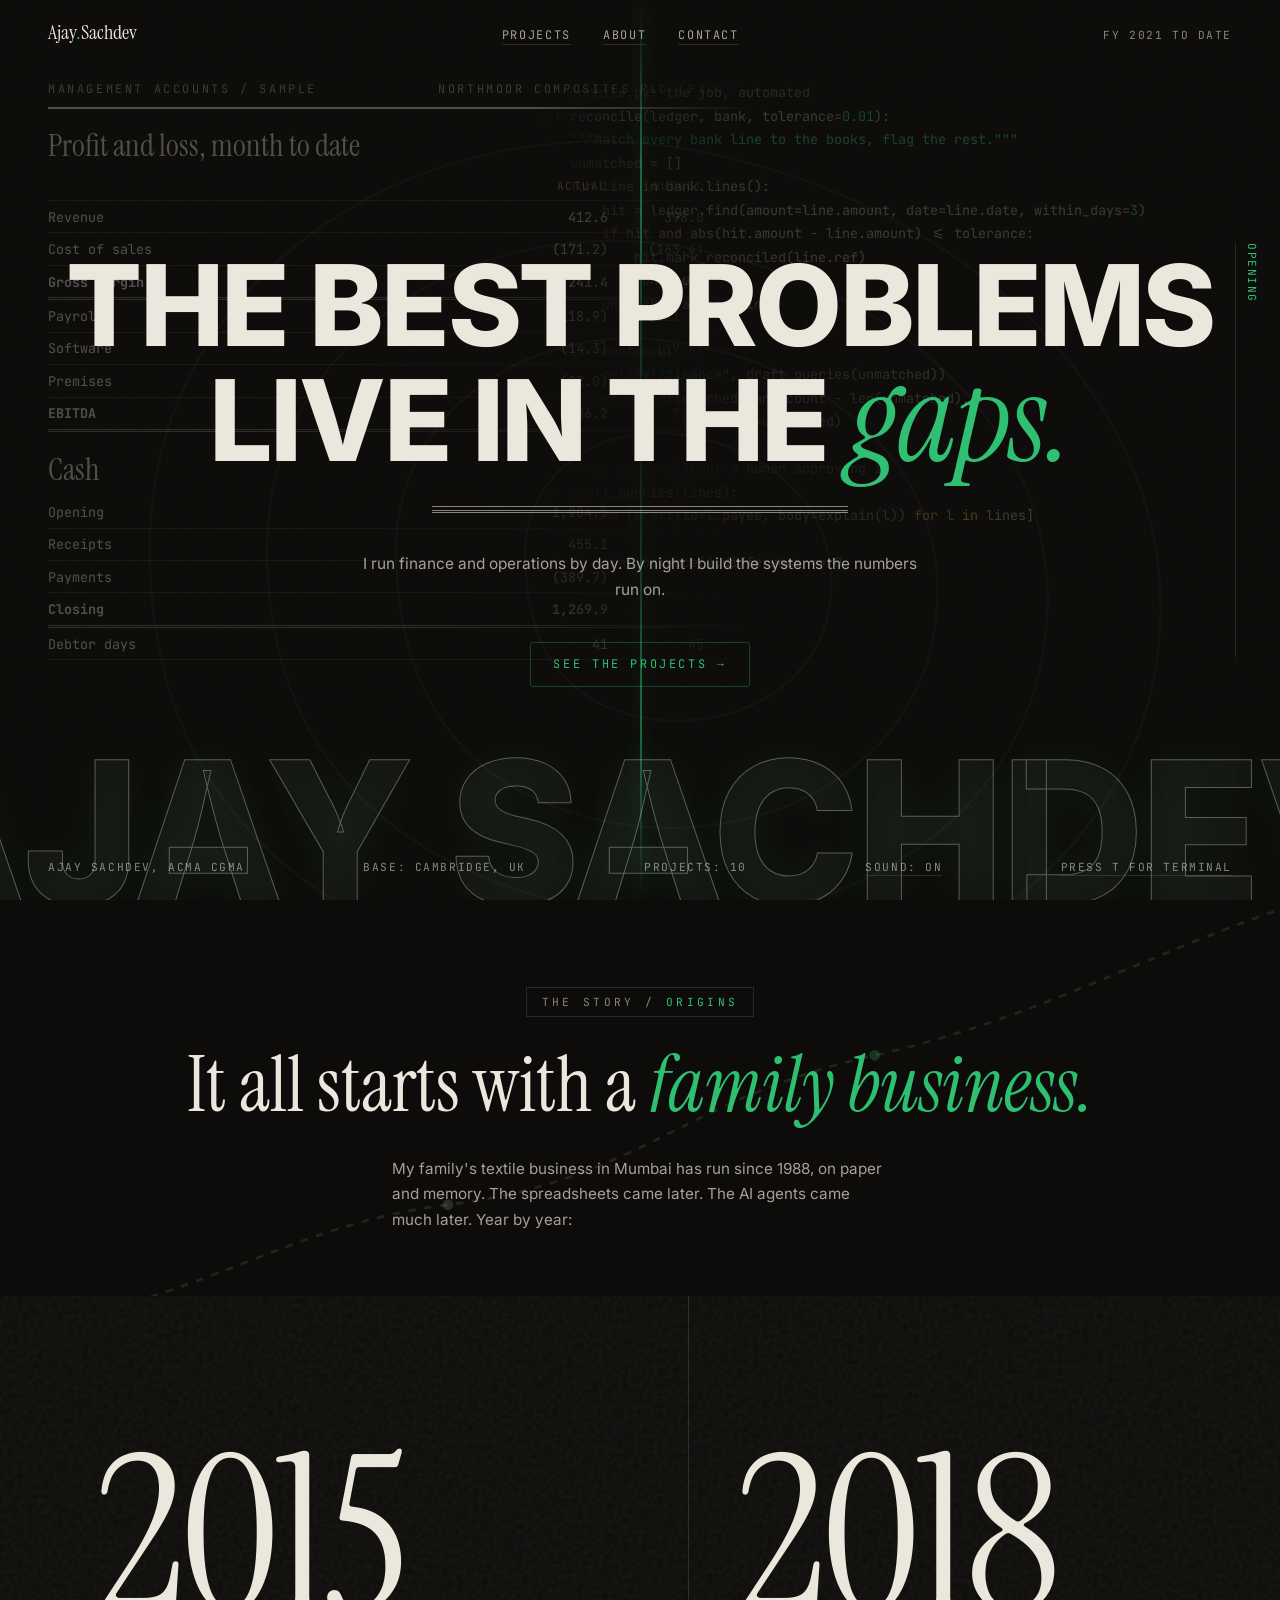
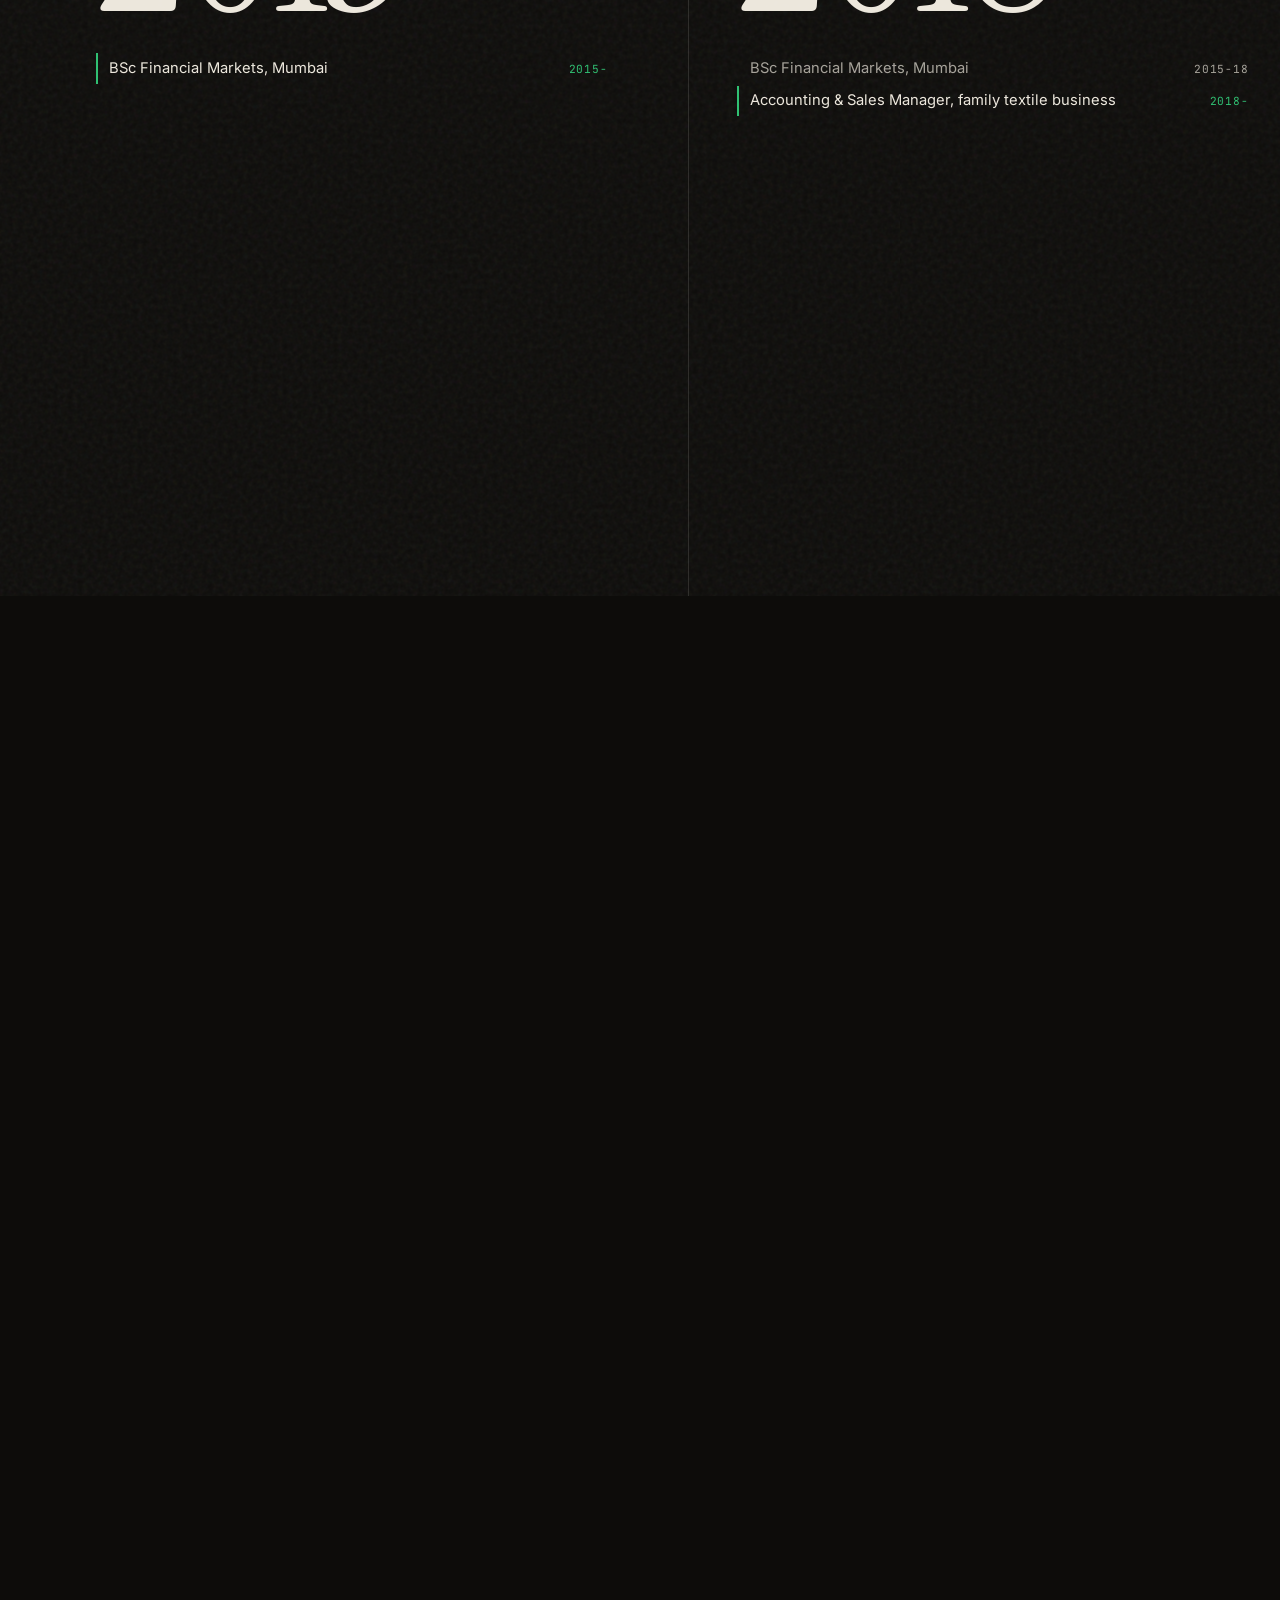
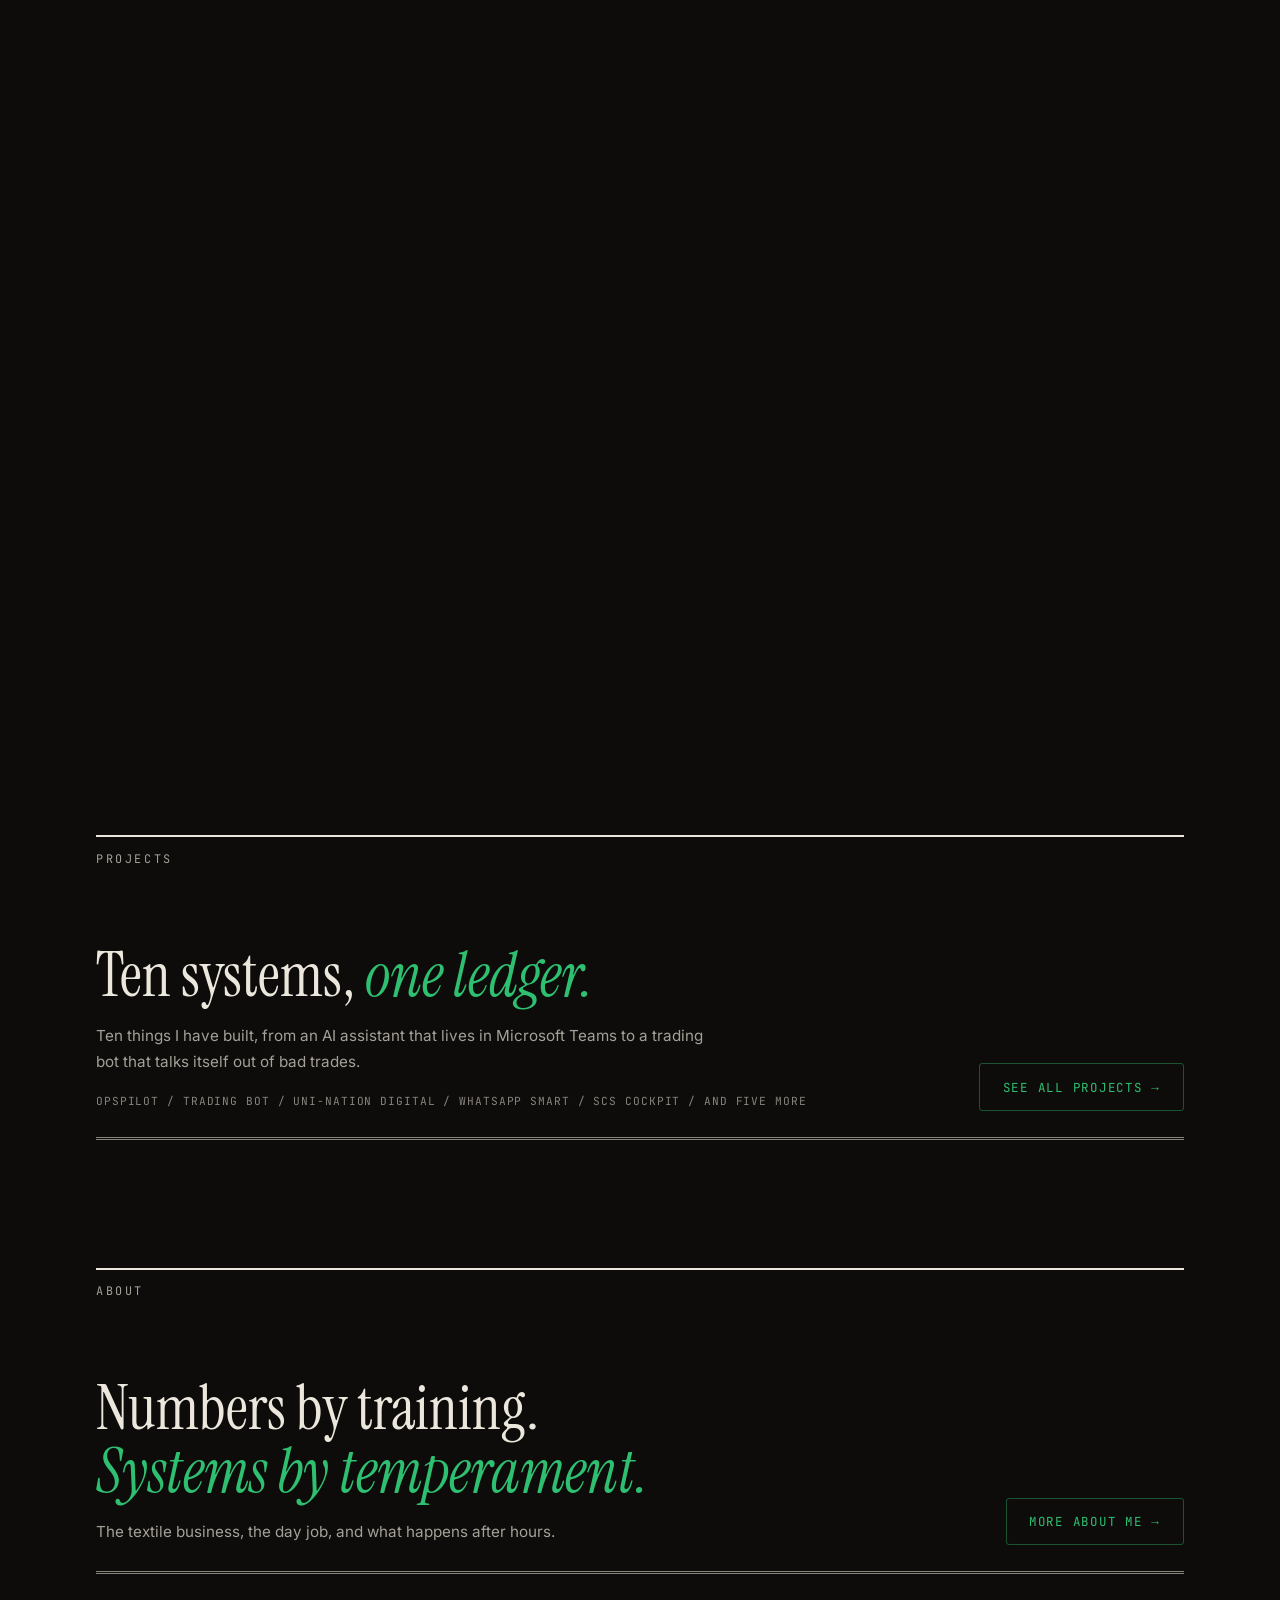
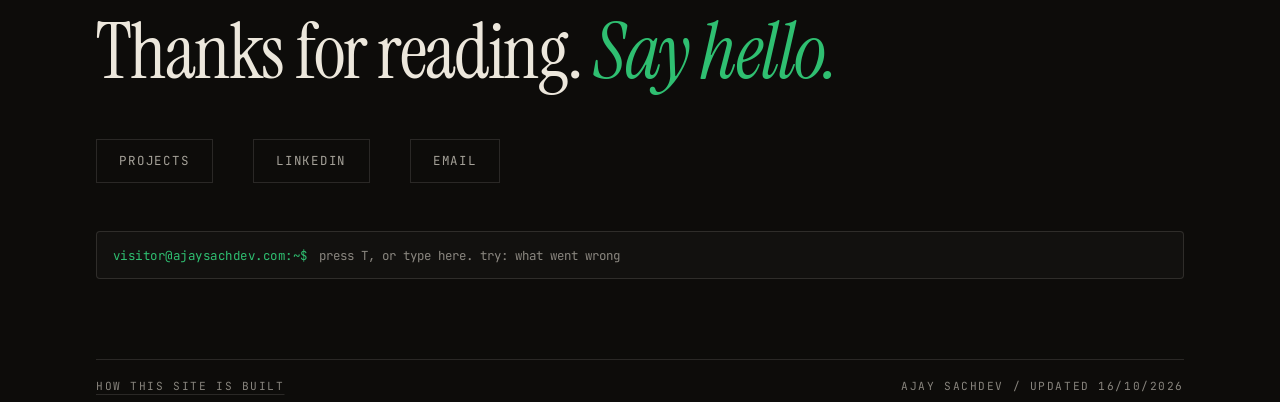
==== commit 2d3ce225: "Copy: humaniser pass over every deployed string Fact and rule fixes: risk auditor is one of the four" ====
--- a/index.html
+++ b/index.html
@@ -4,9 +4,9 @@
 <meta charset="UTF-8">
 <meta name="viewport" content="width=device-width, initial-scale=1.0">
 <title>Ajay Sachdev | Finance & Operations Manager who ships software</title>
-<meta name="description" content="Finance and operations manager, ACMA CGMA, who ships software: an AI that answers his messages, agents that veto his trades, a family business gone digital.">
+<meta name="description" content="Finance and operations manager, ACMA CGMA, who builds software. An AI assistant in Teams, a trading bot with a veto, a family business rebuilt in code.">
 <meta property="og:title" content="Ajay Sachdev | Finance &amp; Operations Manager">
-<meta property="og:description" content="Finance and operations by day, production software by night. Ten projects, five case studies.">
+<meta property="og:description" content="Finance & Operations Manager, ACMA CGMA, who builds production software. Ten projects, five case studies.">
 <meta property="og:type" content="website">
 <meta name="author" content="Ajay Sachdev">
 <meta name="publish_date" property="og:publish_date" content="2026-07-22T00:00:00+0000">
@@ -23,7 +23,7 @@
 <meta property="og:site_name" content="Ajay Sachdev">
 <meta name="twitter:card" content="summary_large_image">
 <meta name="twitter:title" content="Ajay Sachdev | Finance &amp; Operations Manager">
-<meta name="twitter:description" content="Finance and operations by day, production software by night. Ten projects, five case studies.">
+<meta name="twitter:description" content="Finance & Operations Manager, ACMA CGMA, who builds production software. Ten projects, five case studies.">
 <meta name="twitter:image" content="https://ajaysachdev.com/images/og-card-2.jpg">
 <meta name="twitter:image:alt" content="Ajay Sachdev. The accountant who ships code.">
 <meta name="theme-color" content="#0d0c0a">
@@ -666,7 +666,7 @@
   <div class="reveal">
     <div class="num">The story / <b>Origins</b></div>
     <h2>It all starts with a <em>family business.</em></h2>
-    <p>Before the spreadsheets and the AI agents, there was my family's textile business in Mumbai, run on paper and memory since 1988. Here is how it added up, year by year.</p>
+    <p>My family's textile business in Mumbai has run since 1988, on paper and memory. The spreadsheets came later. The AI agents came much later. Year by year:</p>
   </div>
 </section>
 
@@ -715,7 +715,7 @@
     <div class="door reveal">
       <div>
         <h2 class="door-h">Numbers by training. <em>Systems by temperament.</em></h2>
-        <p class="door-sub">Where I started, what I do at work, and what I do when I switch off.</p>
+        <p class="door-sub">The textile business, the day job, and what happens after hours.</p>
       </div>
       <a class="door-go" href="about/" data-track="about-door">More about me &rarr;</a>
     </div>
@@ -1010,7 +1010,7 @@
       stats: '30,000+ lines | ~2,000 products | 650+ customers | ~$2m sales data | 19 screens | 150 tests | 11 UX principles',
       wrong: 'nothing written off yet. status: being repaired', status: 'being repaired', tech: 'PWA, voice recognition, Hindi NLP' },
     'whatsapp-smart': { page: 'projects/whatsapp-smart.html', line: 'whatsapp-smart/  prototype     11 features, privacy-first',
-      desc: 'Chrome extension adding scheduling, AI replies, tone adjustment and group summaries to WhatsApp Web. Privacy-first: messages stay in the browser unless you send one to the AI.',
+      desc: 'Chrome extension adding scheduling, AI replies, tone adjustment and group summaries to WhatsApp Web. Privacy-first: message content stays in the browser unless you select text for the AI.',
       stats: '~16,000 lines TypeScript | 11 features | 3 codebases | 14 tests',
       wrong: 'built on someone else\'s page', status: 'prototype, unreleased', tech: 'TypeScript, Chrome Extension, Claude' },
     'scs-cockpit': { page: 'projects/scs-cockpit.html', line: 'scs-cockpit/     retired       11,584 lines, 0 dependencies, passed',
@@ -1164,7 +1164,7 @@
       }
       if (!file || file.type === 'd') {
         if (fname === 'about' || fname === 'about.txt') {
-          return 'Ajay Sachdev. Finance and operations manager at a UK tech company.<br>Runs the numbers by day. Builds the systems the numbers run on by night.<br>ACMA CGMA, MSc Finance. Grew up in the family textile business in India.';
+          return 'Ajay Sachdev. Finance and operations manager at a UK tech company.<br>ACMA CGMA, MSc Finance. Grew up in the family textile business in India.<br>Runs the numbers and builds the systems the numbers run on.';
         }
         tprint('cat: ' + esc(arg) + ': no such file. try: tree');
         return;
@@ -1234,7 +1234,7 @@
     rm: function () { tprint('rm: refused. the deletion guard is active: nothing on these books is deleted, it moves to trash. see: guardrails'); },
     vim: function () { tprint('read-only ledger, no editor here. to exit vim in real life: :q (here: exit).'); },
     guardrails: function () {
-      tprint('<b>guardrails --status</b><br><span class="ok">[OK]</span> secret protection     active<br><span class="ok">[OK]</span> deletion guard        active, moves to trash, never deletes<br><span class="ok">[OK]</span> circuit breaker       active, warns at 4 edits to a file, stops at 7<br><span class="ok">[OK]</span> push review           active<br><span class="ok">[OK]</span> auto-format           active<br><span class="ok">[OK]</span> prompt log            active<br>11 hooks loaded. destructive actions wait for me.');
+      tprint('<b>guardrails --status</b><br><span class="ok">[OK]</span> secret protection     active<br><span class="ok">[OK]</span> deletion guard        active, moves to trash, never deletes<br><span class="ok">[OK]</span> circuit breaker       active, warns at 4 edits to a file, stops at 7<br><span class="ok">[OK]</span> push review           active<br><span class="ok">[OK]</span> auto-format           active<br><span class="ok">[OK]</span> prompt log            active<br>11 hooks loaded. destructive actions stop for approval.');
     },
     tree: function () {
       var out = '<b>.</b>';
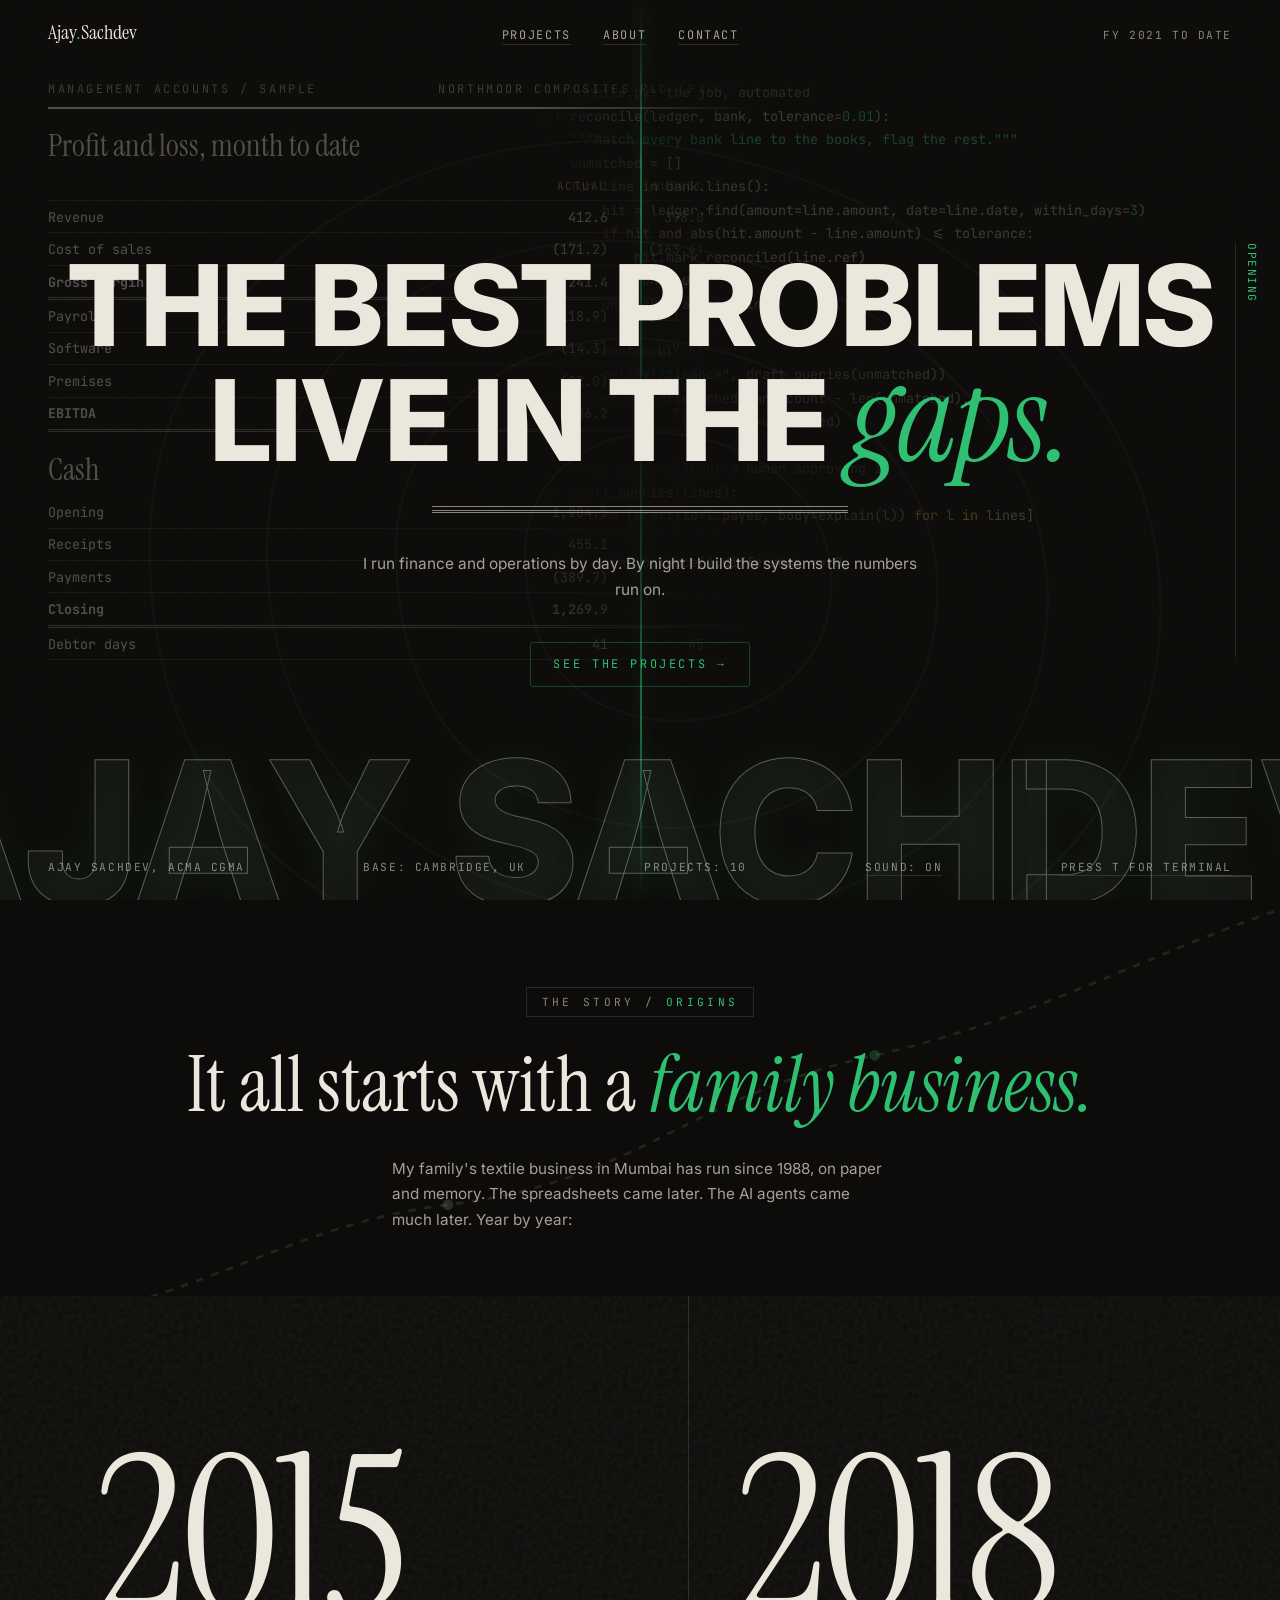
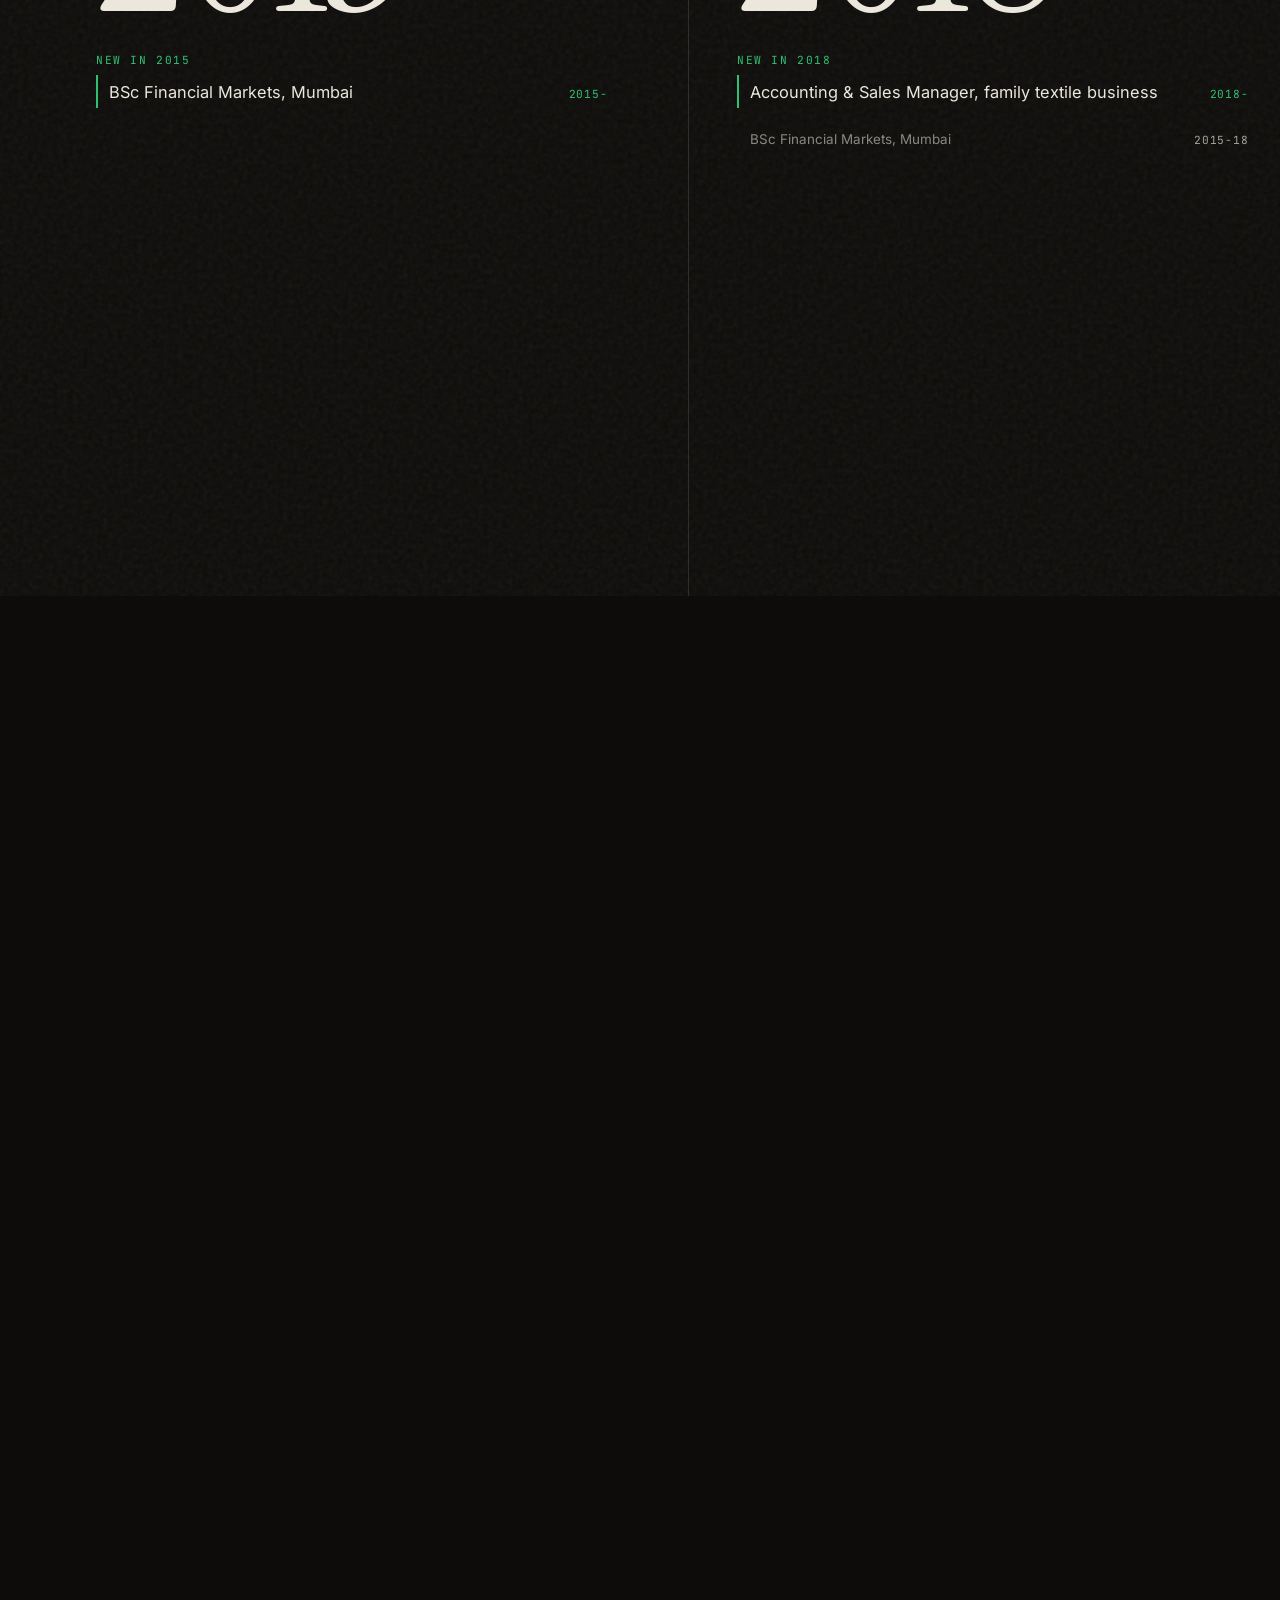
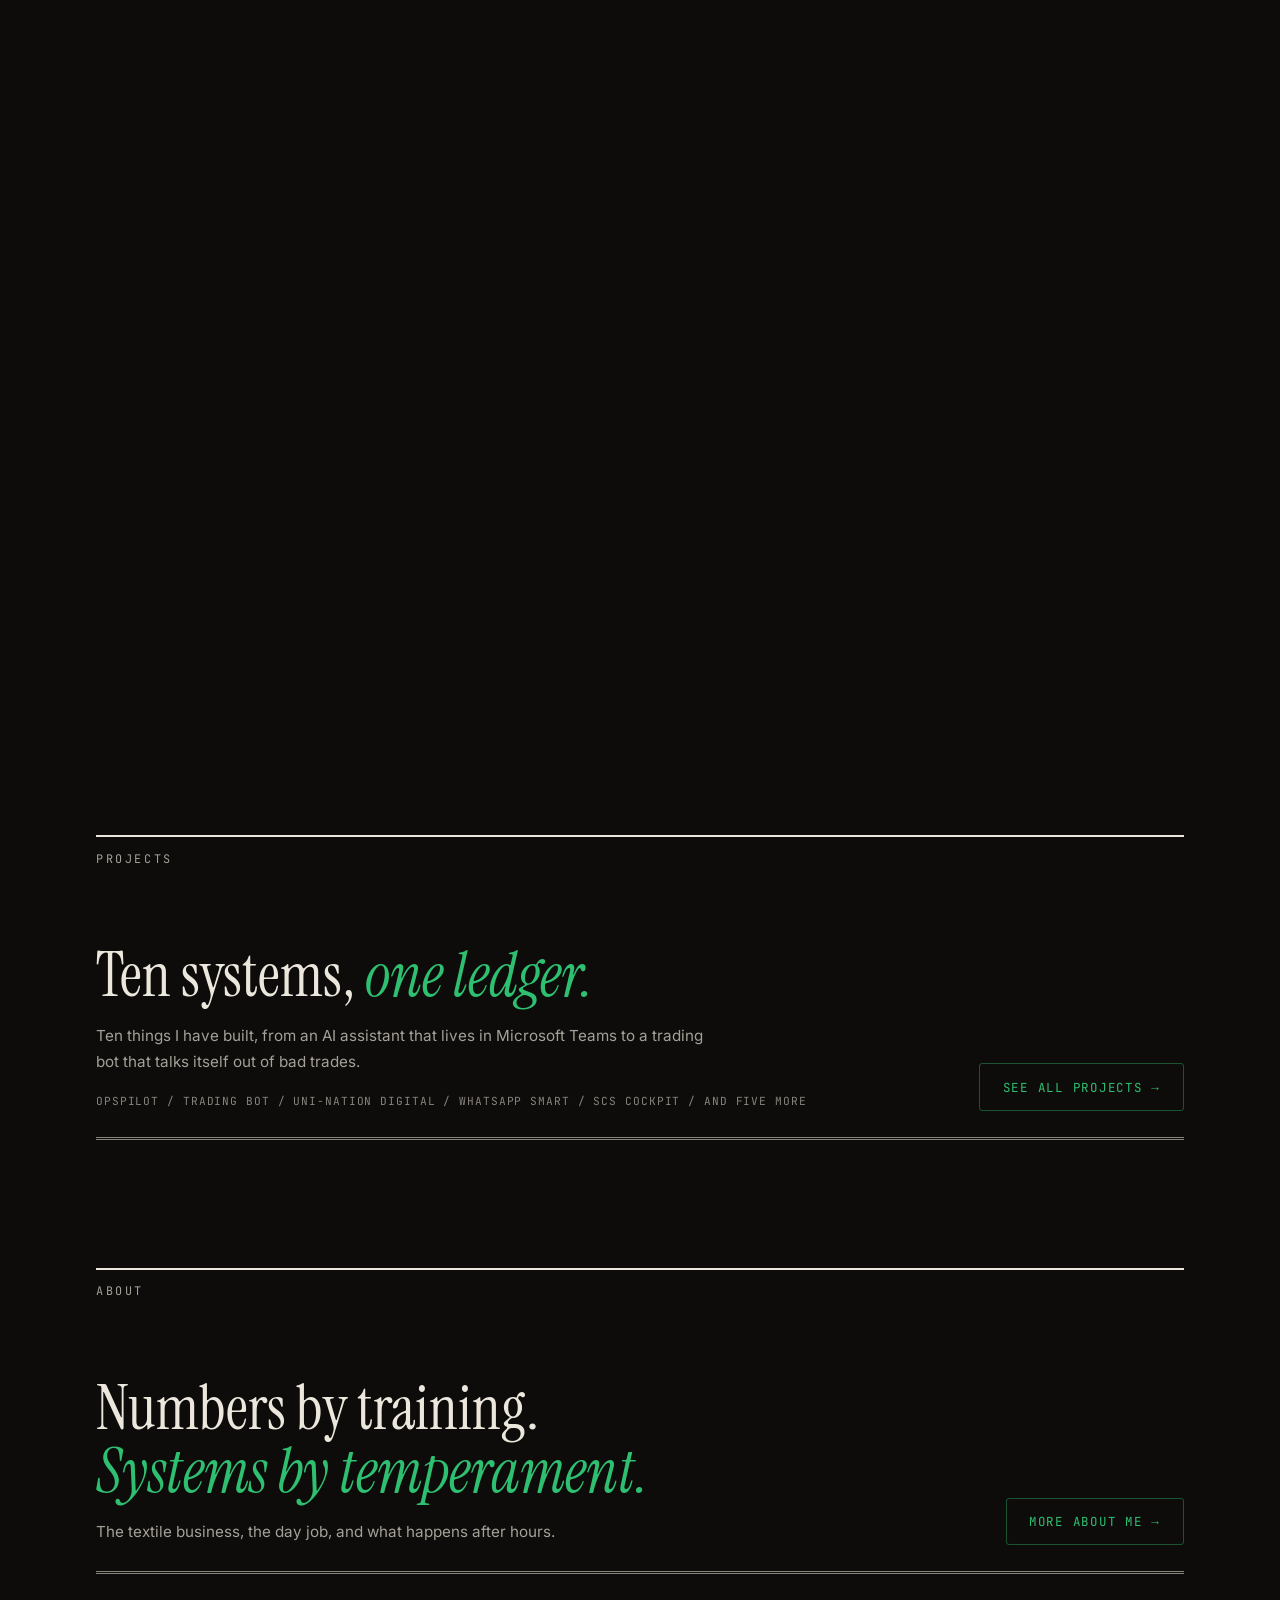
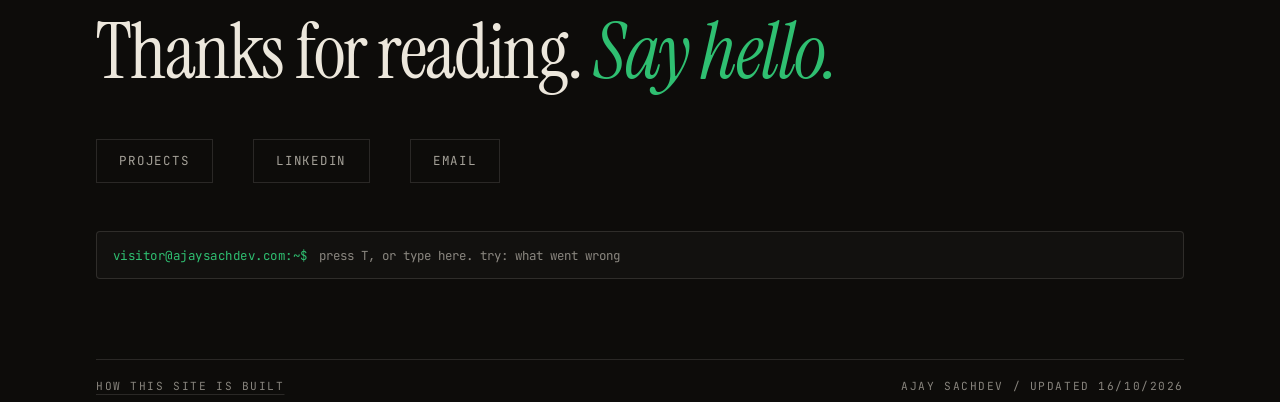
==== commit 0618105f: "Home: terminal turns read as yours vs its; years panels lead with what is new Terminal: what you typ" ====
--- a/index.html
+++ b/index.html
@@ -303,7 +303,12 @@
 .yr-last .yr-num, .yr-static .yr-num { color: var(--credit); font-style: italic; }
 .yr-list { list-style: none; margin: clamp(1.2rem, 3vh, 2rem) 0 0; padding: 0; max-width: 32rem; display: grid; gap: 0.15rem; }
 .yr-list li { display: flex; justify-content: space-between; align-items: baseline; gap: 1rem; padding: 0.32rem 0 0.32rem 0.7rem; border-left: 2px solid transparent; font-size: 0.92rem; line-height: 1.35; color: var(--paper-dim); }
-.yr-list li.new { color: var(--paper); border-left-color: var(--credit); }
+.yr-list li.new { color: var(--paper); border-left-color: var(--credit); font-size: 1.02rem; }
+/* live panels: the "new" group leads, older lines sit back */
+.yr-lab { margin-top: clamp(1.2rem, 3vh, 2rem); font-family: var(--mono); font-size: var(--ms-2); letter-spacing: var(--tr-2); text-transform: uppercase; color: var(--credit); }
+.yr-lab + .yr-list { margin-top: 0.5rem; }
+.yr-list li.old { font-size: 0.84rem; color: var(--paper-faint); }
+.yr-list li.new + li.old { margin-top: 0.9rem; }
 .yr-list .yr-when { font-family: var(--mono); font-size: var(--ms-2); letter-spacing: var(--tr-1); font-variant-numeric: tabular-nums; white-space: nowrap; color: var(--paper-dim); }
 .yr-list li.new .yr-when { color: var(--credit); }
 /* live (motion on): the static list stays for screen readers only */
@@ -427,6 +432,11 @@
 /* phones: answers start at the top, no empty paper above the boot lines */
 @media (max-width: 720px) { .term-body::before { display: none; } }
 .term-body .in { color: var(--credit); }
+/* your line vs its reply (Ajay 23/10/2026): what you typed sits in a faint band, bright; the reply is indented behind a hairline, dim */
+.term-body .you { margin: 0.9em -0.6em 0.1em; padding: 0.1em 0.6em; background: var(--ink-2); border-radius: var(--radius-1); color: var(--paper); }
+.term-body .you .said { font-weight: 600; }
+.term-body .reply { padding-left: 1.6ch; border-left: 1px solid var(--rule); }
+.term-body .reply .hint { color: var(--paper-faint); }
 .term-body .out b { color: var(--paper); font-weight: 500; }
 .term-body .out .ok { color: var(--credit); }
 .term-body .out .warn { color: var(--amber); }
@@ -475,7 +485,7 @@
    light-scene tokens, with the card's double rule under the bar. Desktop keeps the dark terminal */
 @media (max-width: 720px) {
   .terminal {
-    --ink: var(--light-bg); --paper: var(--light-ink); --paper-dim: var(--light-ink-dim); --paper-faint: var(--light-ink-faint);
+    --ink: var(--light-bg); --ink-2: var(--light-panel); --paper: var(--light-ink); --paper-dim: var(--light-ink-dim); --paper-faint: var(--light-ink-faint);
     --rule: var(--light-rule); --credit: var(--light-credit); --amber: var(--light-amber); --debit: var(--light-debit);
     background: var(--light-bg); border-color: var(--light-rule); box-shadow: 0 1.5rem 4rem rgba(0, 0, 0, 0.55);
   }
@@ -504,7 +514,8 @@
   opacity: 1; transform: none; pointer-events: auto;
   transition: opacity var(--dur-short) var(--ease-out), transform var(--dur-short) var(--ease-out), width 0.3s cubic-bezier(0.23, 1, 0.32, 1), border-color 0.15s cubic-bezier(0.23, 1, 0.32, 1);
 }
-body:has(.site-nav.is-tucked) .owl-dock.show { opacity: 0; transform: translateY(12px); pointer-events: none; }
+/* phones: hides 1.5s after the notch tucks, so a short scroll does not take it away (Ajay 22/10/2026); comes back at once on scroll up */
+body:has(.site-nav.is-tucked) .owl-dock.show { opacity: 0; transform: translateY(12px); pointer-events: none; transition-delay: 1.5s, 1.5s, 0s, 0s; }
 /* phones: the one stretch where it stays out even while the notch is tucked, the two doors before the footer */
 body:has(.site-nav.is-tucked) .owl-dock.show.keep { opacity: 1; transform: none; pointer-events: auto; }
 /* never visibility:hidden: it stays in the tab order (last stop, after the footer) and keyboard focus shows it anywhere */
@@ -926,9 +937,12 @@
     yrTrack.className = 'yr-track';
     yrTrack.setAttribute('aria-hidden', 'true');
     yrTrack.innerHTML = marks.map(function (y, i) {
-      return '<div class="yr-panel' + (i === marks.length - 1 ? ' yr-last' : '') + '"><div class="yr-num">' + y + '</div><ol class="yr-list">' +
-        entries.filter(function (e) { return e.from <= y; }).map(function (e) {
-          return '<li' + (e.from === y ? ' class="new"' : '') + '><span>' + e.what + '</span><span class="yr-when">' + when(e, y) + '</span></li>';
+      /* new that year first, right under the numeral, so the eye lands in the same spot every panel (Ajay 23/10/2026); the rest follow, smaller and dimmer */
+      var fresh = entries.filter(function (e) { return e.from === y; }), older = entries.filter(function (e) { return e.from < y; });
+      return '<div class="yr-panel' + (i === marks.length - 1 ? ' yr-last' : '') + '"><div class="yr-num">' + y + '</div>' +
+        '<div class="yr-lab">New in ' + y + '</div><ol class="yr-list">' +
+        fresh.concat(older).map(function (e) {
+          return '<li class="' + (e.from === y ? 'new' : 'old') + '"><span>' + e.what + '</span><span class="yr-when">' + when(e, y) + '</span></li>';
         }).join('') + '</ol></div>';
     }).join('');
     yrPin.appendChild(yrTrack);
@@ -1098,9 +1112,10 @@
     kbLastScore = bestScore;
     return bestScore >= 2 ? best : null;
   }
+  var inReply = false;
   function tprint(html, cls) {
     var div = document.createElement('div');
-    div.className = cls || 'out';
+    div.className = cls || (inReply ? 'out reply' : 'out');
     div.innerHTML = termPhone && typeof html === 'string' ? stackCols(html) : html;
     tbody.appendChild(div);
     tbody.scrollTop = tbody.scrollHeight;
@@ -1125,7 +1140,7 @@
     }).join('');
   }
   function esc(s) { return String(s).replace(/&/g, '&amp;').replace(/</g, '&lt;').replace(/>/g, '&gt;'); }
-  function echo(cmd) { tprint('<span class="in">' + PS1 + '</span> ' + esc(cmd)); }
+  function echo(cmd) { inReply = false; tprint('<span class="in">' + PS1 + '</span> <span class="said">' + esc(cmd) + '</span>', 'out you'); inReply = true; }
   var COMMANDS = {
     help: function (arg) {
       if (arg) {
@@ -1142,7 +1157,7 @@
         (touch ? 'Ask a question in plain English.<br>help &lt;command&gt; explains one.' : 'Tab completes commands and project names. Ask a question in plain English.<br>help &lt;command&gt; explains one. up/down arrows recall history.'));
     },
     basis: function () {
-      tprint('<b>How this site is built</b><br>One hand-written HTML file per page. No framework, no build step, no npm.<br>Type: Instrument Serif, Inter, JetBrains Mono. Subset and self-hosted.<br>Motion: GSAP + ScrollTrigger + Lenis, self-hosted and deferred.<br>Analytics: GoatCounter. No cookies, nothing personal collected.<br>Also on file: <b>humans.txt</b>, <b>llms.txt</b>, and a 404 that balances.');
+      tprint('<b>How this site is built</b><br>One hand-written HTML file per page. No framework and no build step.<br>Type: Instrument Serif, Inter, JetBrains Mono. Subset and self-hosted.<br>Motion: GSAP + ScrollTrigger + Lenis, self-hosted and deferred.<br>Analytics: GoatCounter. No cookies, nothing personal collected.<br>Also on file: <b>humans.txt</b>, <b>llms.txt</b>, and a 404 that balances.');
     },
     log: function () {
       tprint('<b>Audit trail</b><br>2015-18    BSc, Mumbai<br>2021       joins a B2B tech scale-up as the intern<br>2025       OpsPilot answers its first message in production<br>12/06/26   the Ledger: full redesign begins<br>22/07/26   v2 ships as a single clean commit<br>03/08/26   craft pass: the books learn to move<br>09/10/26   v4: CGMA, a margin on every page, five moments you can play<br>12/10/26   restructure: the story stays here, the projects get their own page');
@@ -1191,7 +1206,7 @@
       setTimeout(function () { location.href = 'projects/'; }, 450);
     },
     contact: function () { tprint('email      ajay@ajaysachdev.com<br>linkedin   linkedin.com/in/ajayy-sachdev<br><br>fastest route: email. response time: usually same day.'); },
-    clear: function () { tbody.innerHTML = ''; },
+    clear: function () { tbody.innerHTML = ''; inReply = false; },
     exit: function () { closeTerm(); },
     whoami: function () { tprint('a visitor. to learn about me: cat about'); },
     sudo: function () { tprint('nice try. this ledger is read-only.'); },
@@ -1615,7 +1630,7 @@
   }
   /* print a matched answer and let the owl react to it */
   function answer(fact) {
-    var line = tprint(esc(fact.answer) + (fact.cmd ? '<br><br>try: <b class="try-cmd">' + esc(fact.cmd) + '</b>' : ''));
+    var line = tprint(esc(fact.answer) + (fact.cmd ? '<br><br><span class="hint">try: <b class="try-cmd">' + esc(fact.cmd) + '</b></span>' : ''));
     var state = fact.id === 'offtopic' ? 'off' : fact.id === 'rude' ? 'rude' : WARM[fact.id] ? 'warm' : kbLastScore >= 5 ? 'sure' : 'maybe';
     chipFact = fact;
     if (owl) owl.verdict(state, line);
@@ -1804,19 +1819,27 @@
     var dOwl = dock.querySelector('.dk-owl'), dTag = dock.querySelector('.dk-tag');
     dOwl.innerHTML = OWL_SVG;
     var dPupil = dOwl.querySelector('.pupil'), dHead = dOwl.querySelector('.head');
-    var hero = document.getElementById('top'), foot = document.getElementById('contact'), navEl = document.getElementById('nav'), books = document.getElementById('books');
+    var hero = document.getElementById('top'), foot = document.getElementById('contact'), navEl = document.getElementById('nav'), books = document.getElementById('books'), footPrompt = document.getElementById('foot-prompt');
+    /* the dock steps aside once the footer's own prompt is fully on screen (Ajay 22/10/2026: it used to go at the first sight of the footer); where the prompt is hidden (phones) the footer's top half is the cue */
+    function footerTakesOver() {
+      var p = footPrompt && footPrompt.getBoundingClientRect();
+      if (p && p.height > 0) return p.bottom < innerHeight;
+      return !!foot && foot.getBoundingClientRect().top < innerHeight * 0.55;
+    }
     var dFine = window.matchMedia('(hover: hover) and (pointer: fine)').matches, hinted = false;
-    function widen() { dock.style.setProperty('--dk-w', (64 + dTag.scrollWidth) + 'px'); dock.classList.add('wide'); }
+    function widen() { clearTimeout(narrowT); dock.style.setProperty('--dk-w', (64 + dTag.scrollWidth) + 'px'); dock.classList.add('wide'); }
     /* only focus that arrived by Tab keeps the label open: a click, or focus handed back on close, does not */
     var kbFocus = false;
-    function narrow() { if (!kbFocus) dock.classList.remove('wide'); }
+    /* the label lingers 0.9s after the pointer leaves (Ajay 22/10/2026); coming back cancels the fold */
+    var narrowT = 0;
+    function narrow() { clearTimeout(narrowT); if (!kbFocus) narrowT = setTimeout(function () { dock.classList.remove('wide'); }, 900); }
     dockPlace = function () {
       var show = hero.getBoundingClientRect().bottom < innerHeight * 0.35 &&
-        !(foot && foot.getBoundingClientRect().top < innerHeight * 0.85) && !term.classList.contains('open');
+        !footerTakesOver() && !term.classList.contains('open');
       dock.classList.toggle('show', show);
       dock.classList.toggle('keep', show && !dFine && books.getBoundingClientRect().top < innerHeight * 0.6);
       /* phones get the label once, the first time it appears, then it folds away */
-      if (show && !dFine && !hinted && !navEl.classList.contains('is-tucked')) { hinted = true; widen(); setTimeout(function () { dock.classList.remove('wide'); }, 2600); }
+      if (show && !dFine && !hinted && !navEl.classList.contains('is-tucked')) { hinted = true; widen(); setTimeout(function () { dock.classList.remove('wide'); }, 4200); }
     };
     var dTick = false;
     addEventListener('scroll', function () {
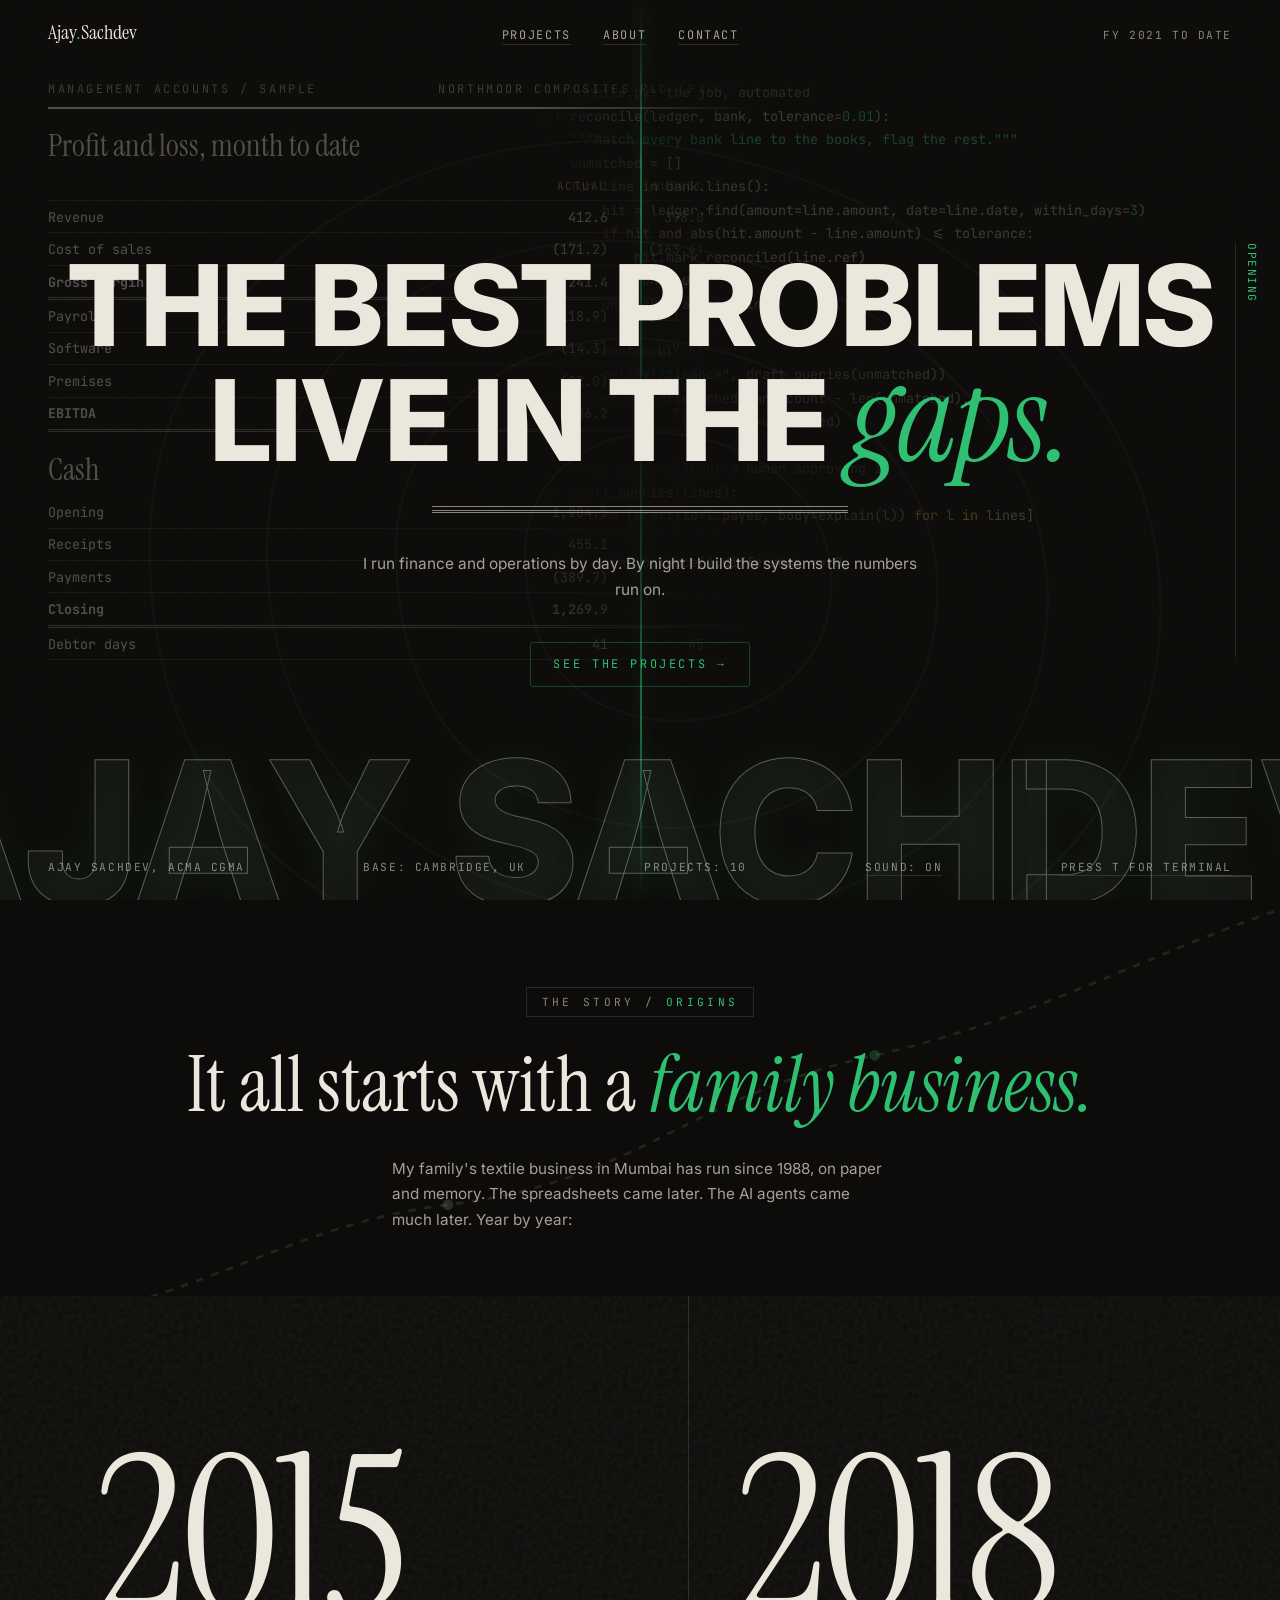
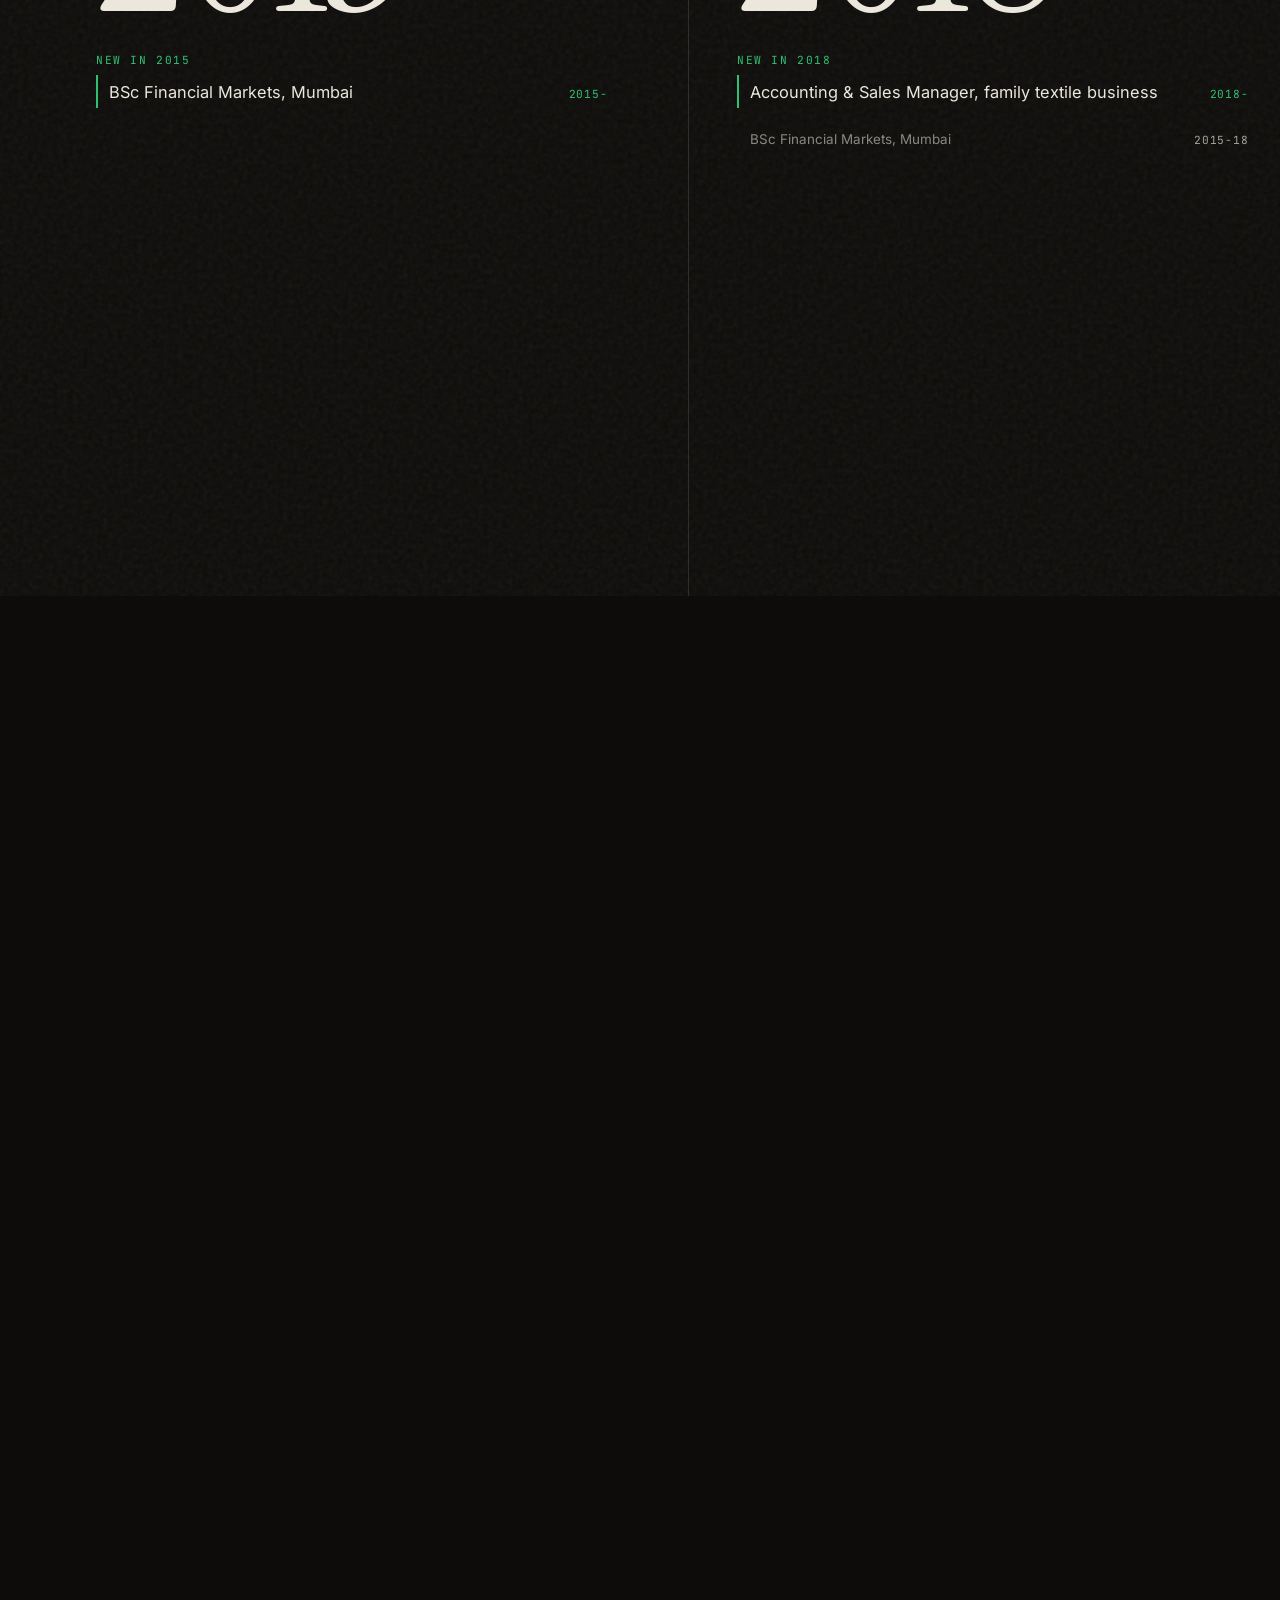
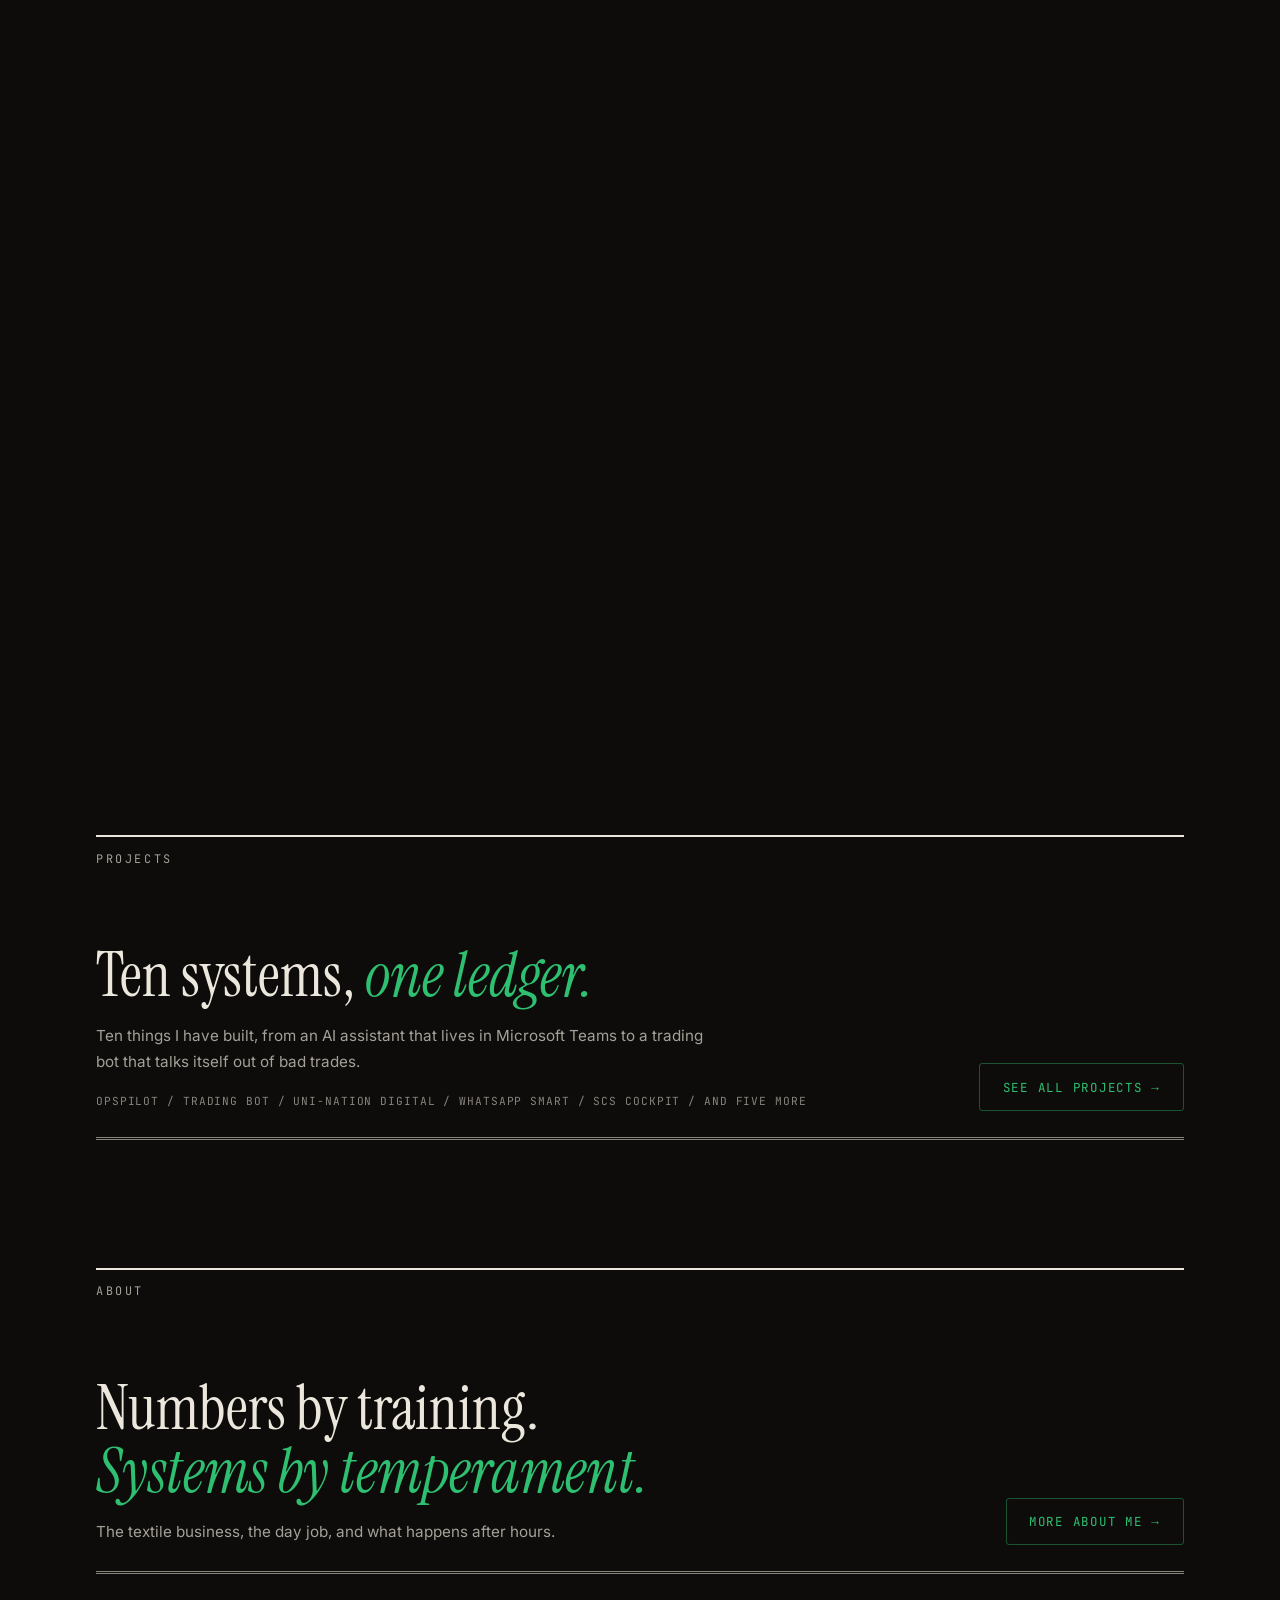
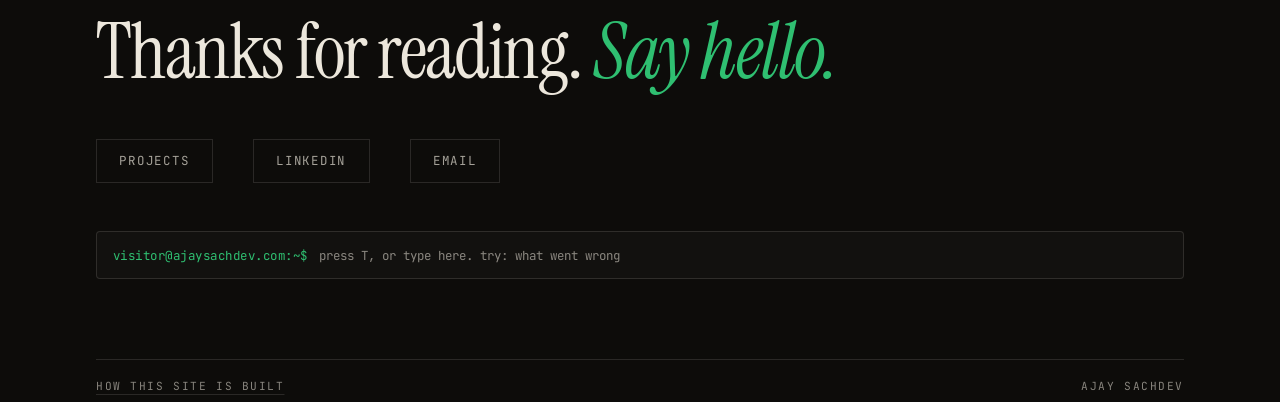
==== commit 4623decb: "Pages: drop the updated date from the footer and the stale modified_time meta Ajay 23/10/2026: no in" ====
--- a/index.html
+++ b/index.html
@@ -11,7 +11,6 @@
 <meta name="author" content="Ajay Sachdev">
 <meta name="publish_date" property="og:publish_date" content="2026-07-22T00:00:00+0000">
 <meta property="article:published_time" content="2026-07-22T00:00:00+00:00">
-<meta property="article:modified_time" content="2026-10-15T00:00:00+00:00">
 <meta property="article:author" content="Ajay Sachdev">
 <link rel="canonical" href="https://ajaysachdev.com/">
 <meta property="og:url" content="https://ajaysachdev.com/">
@@ -411,7 +410,7 @@
 /* ================= Terminal ================= */
 .terminal {
   position: fixed; inset: clamp(0.8rem, 2vw, 1.5rem); z-index: 100;
-  background: rgba(13, 12, 10, 0.97); border: 1px solid var(--paper-faint);
+  background: rgba(13, 12, 10, 0.99); border: 1px solid var(--paper-faint);
   display: none; flex-direction: column; box-shadow: 0 2rem 6rem rgba(0, 0, 0, 0.6);
 }
 .terminal.open { display: flex; }
@@ -433,9 +432,10 @@
 @media (max-width: 720px) { .term-body::before { display: none; } }
 .term-body .in { color: var(--credit); }
 /* your line vs its reply (Ajay 23/10/2026): what you typed sits in a faint band, bright; the reply is indented behind a hairline, dim */
-.term-body .you { margin: 0.9em -0.6em 0.1em; padding: 0.1em 0.6em; background: var(--ink-2); border-radius: var(--radius-1); color: var(--paper); }
+.terminal { --band: rgba(236, 231, 220, 0.12); --band-rule: rgba(236, 231, 220, 0.38); }
+.term-body .you { margin: 1em -0.6em 0.15em; padding: 0.12em 0.6em; background: var(--band); border-left: 3px solid var(--credit); border-radius: 0 var(--radius-1) var(--radius-1) 0; color: var(--paper); }
 .term-body .you .said { font-weight: 600; }
-.term-body .reply { padding-left: 1.6ch; border-left: 1px solid var(--rule); }
+.term-body .reply { padding-left: 1.6ch; margin-left: 0.2ch; border-left: 1px solid var(--band-rule); }
 .term-body .reply .hint { color: var(--paper-faint); }
 .term-body .out b { color: var(--paper); font-weight: 500; }
 .term-body .out .ok { color: var(--credit); }
@@ -485,7 +485,7 @@
    light-scene tokens, with the card's double rule under the bar. Desktop keeps the dark terminal */
 @media (max-width: 720px) {
   .terminal {
-    --ink: var(--light-bg); --ink-2: var(--light-panel); --paper: var(--light-ink); --paper-dim: var(--light-ink-dim); --paper-faint: var(--light-ink-faint);
+    --ink: var(--light-bg); --ink-2: var(--light-panel); --band: rgba(28, 22, 13, 0.08); --band-rule: rgba(28, 22, 13, 0.3); --paper: var(--light-ink); --paper-dim: var(--light-ink-dim); --paper-faint: var(--light-ink-faint);
     --rule: var(--light-rule); --credit: var(--light-credit); --amber: var(--light-amber); --debit: var(--light-debit);
     background: var(--light-bg); border-color: var(--light-rule); box-shadow: 0 1.5rem 4rem rgba(0, 0, 0, 0.55);
   }
@@ -748,7 +748,7 @@
   </form>
   <div class="foot-sign">
     <button type="button" class="term-hint" id="basis-link">How this site is built</button>
-    <span>Ajay Sachdev / updated 16/10/2026</span>
+    <span>Ajay Sachdev</span>
   </div>
 </footer>
 
